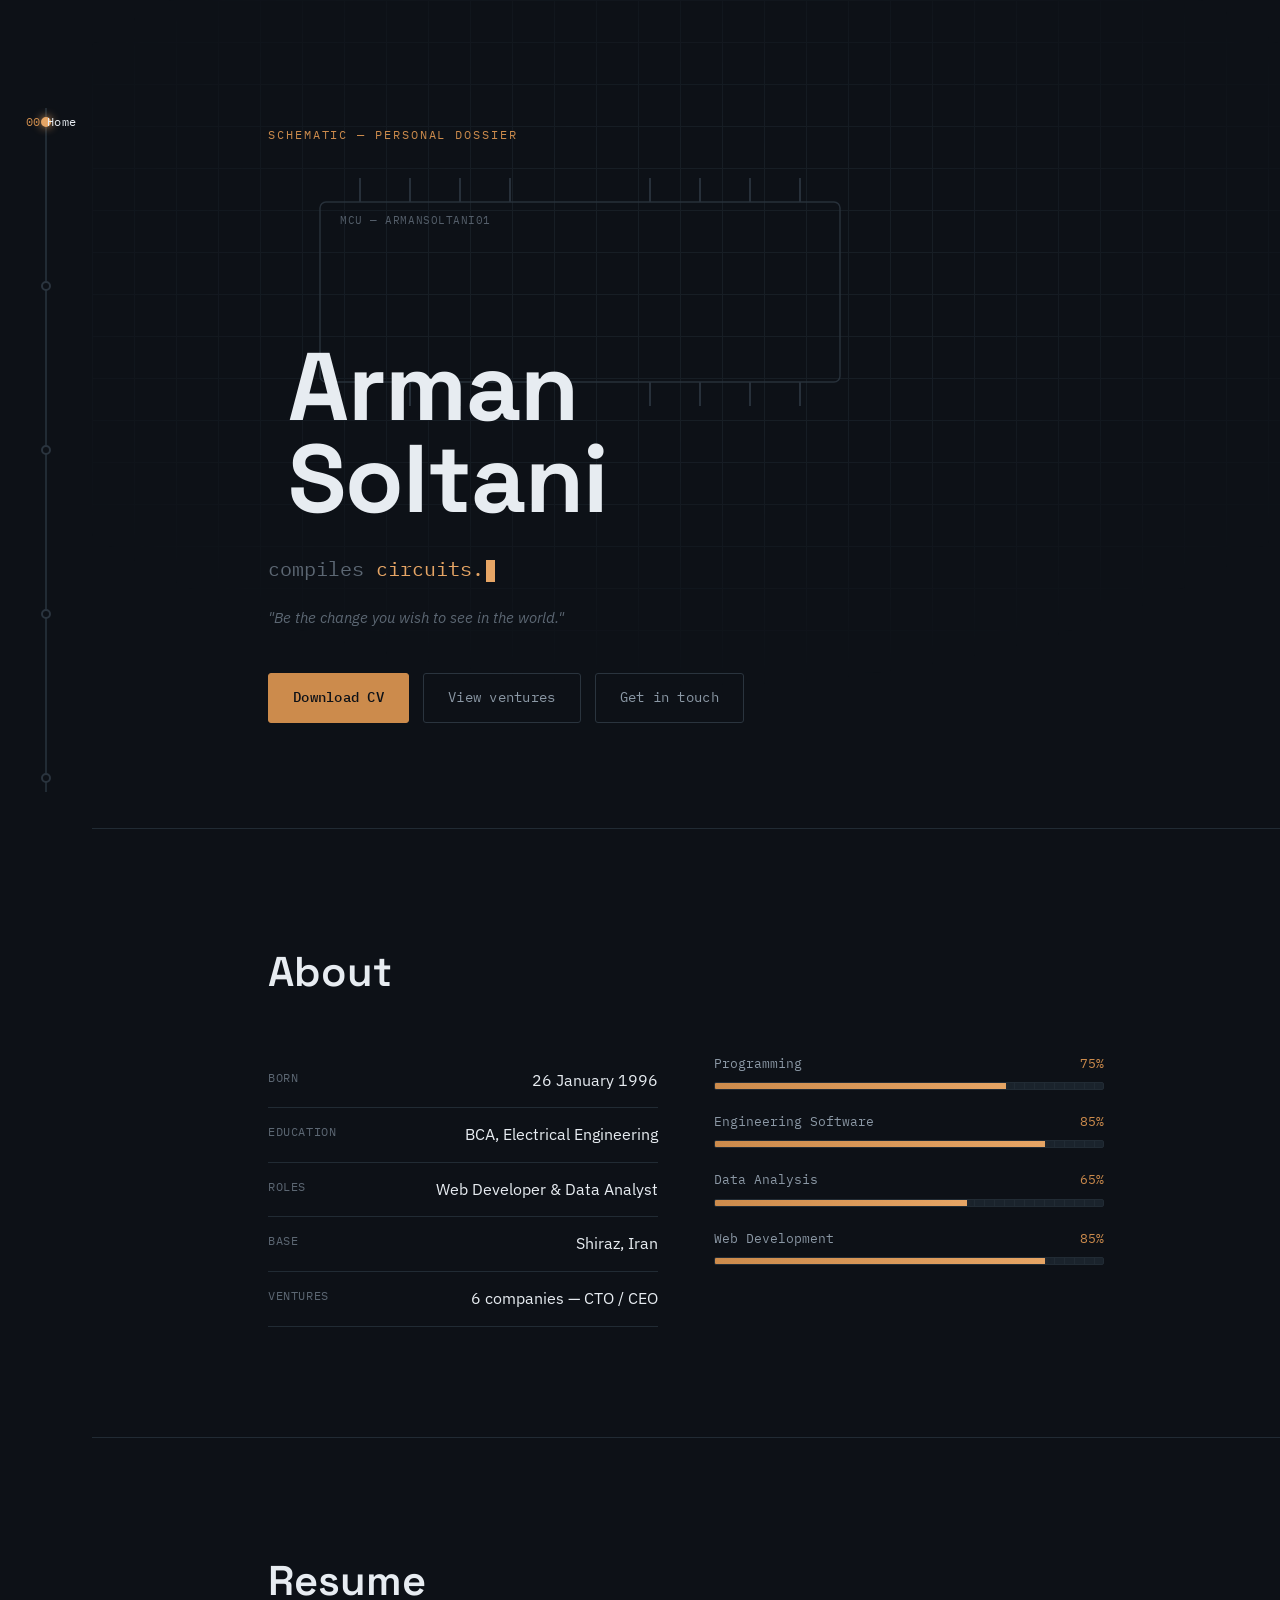
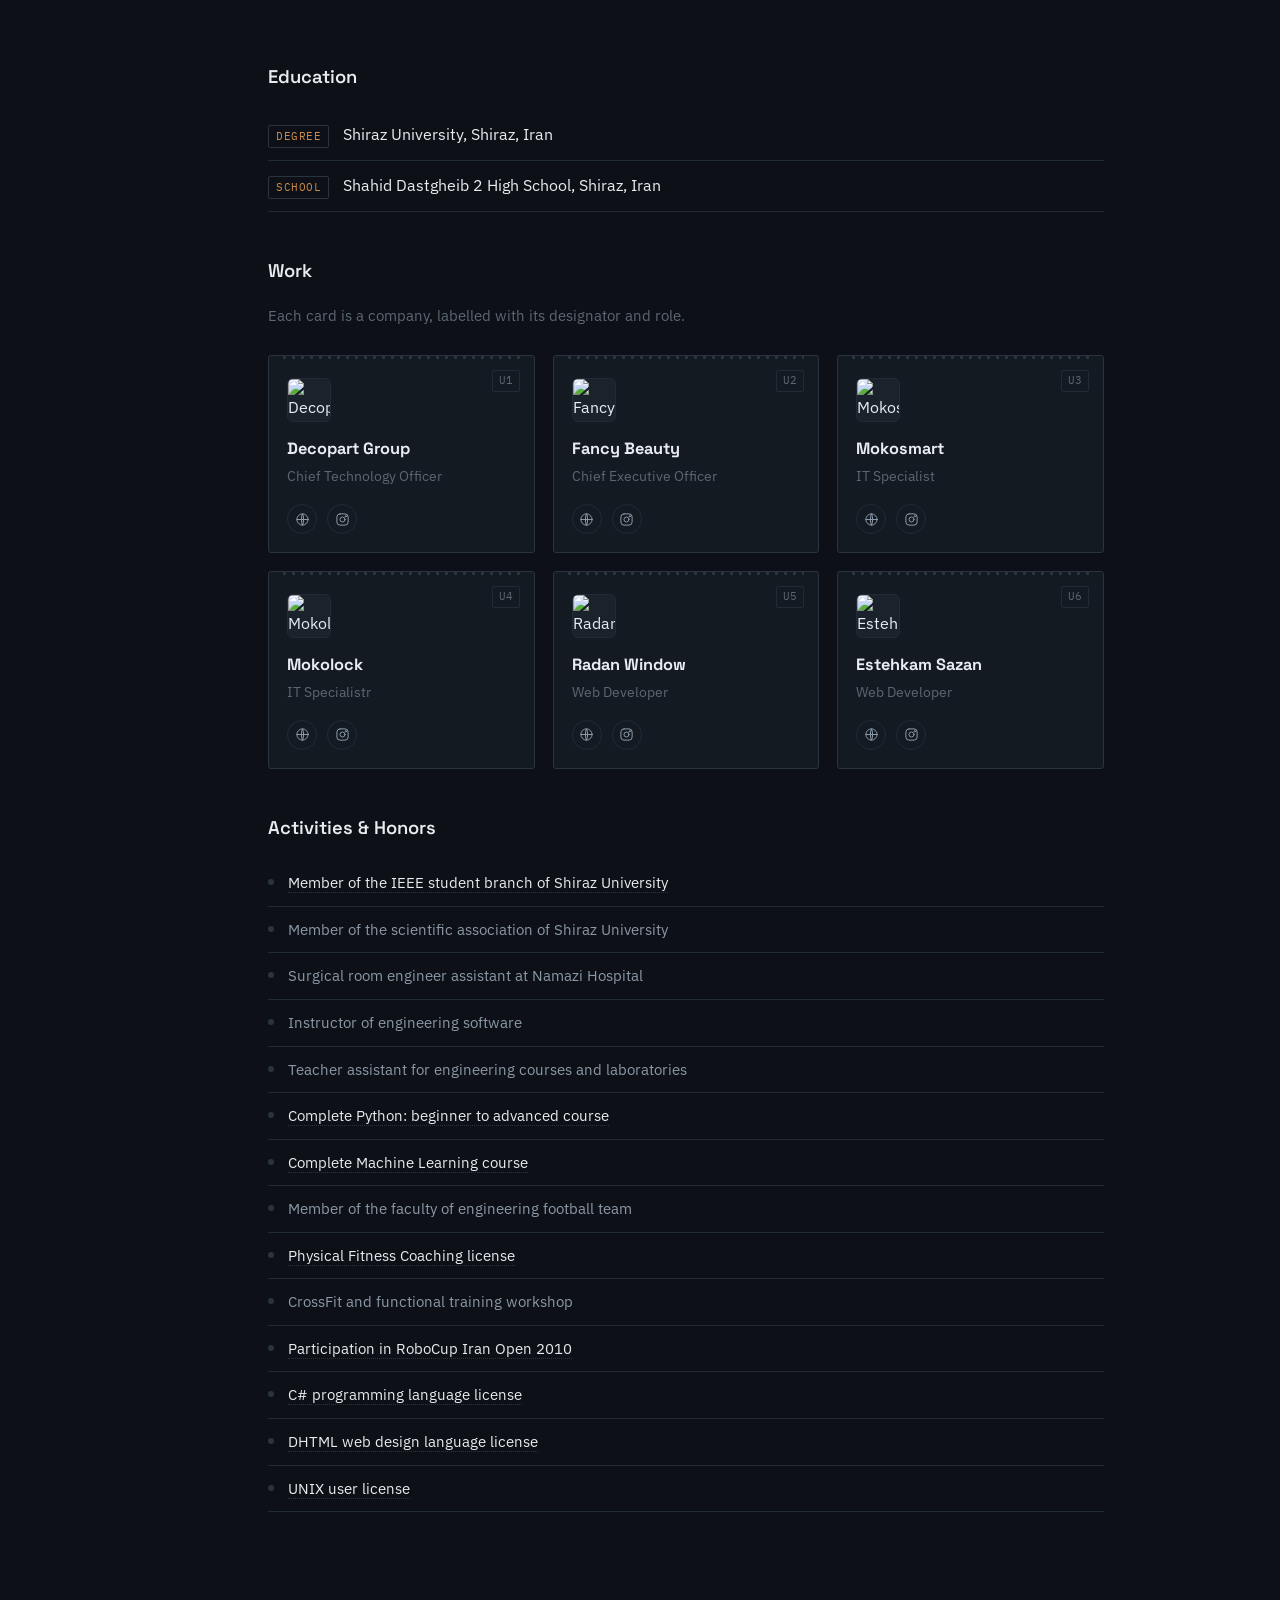
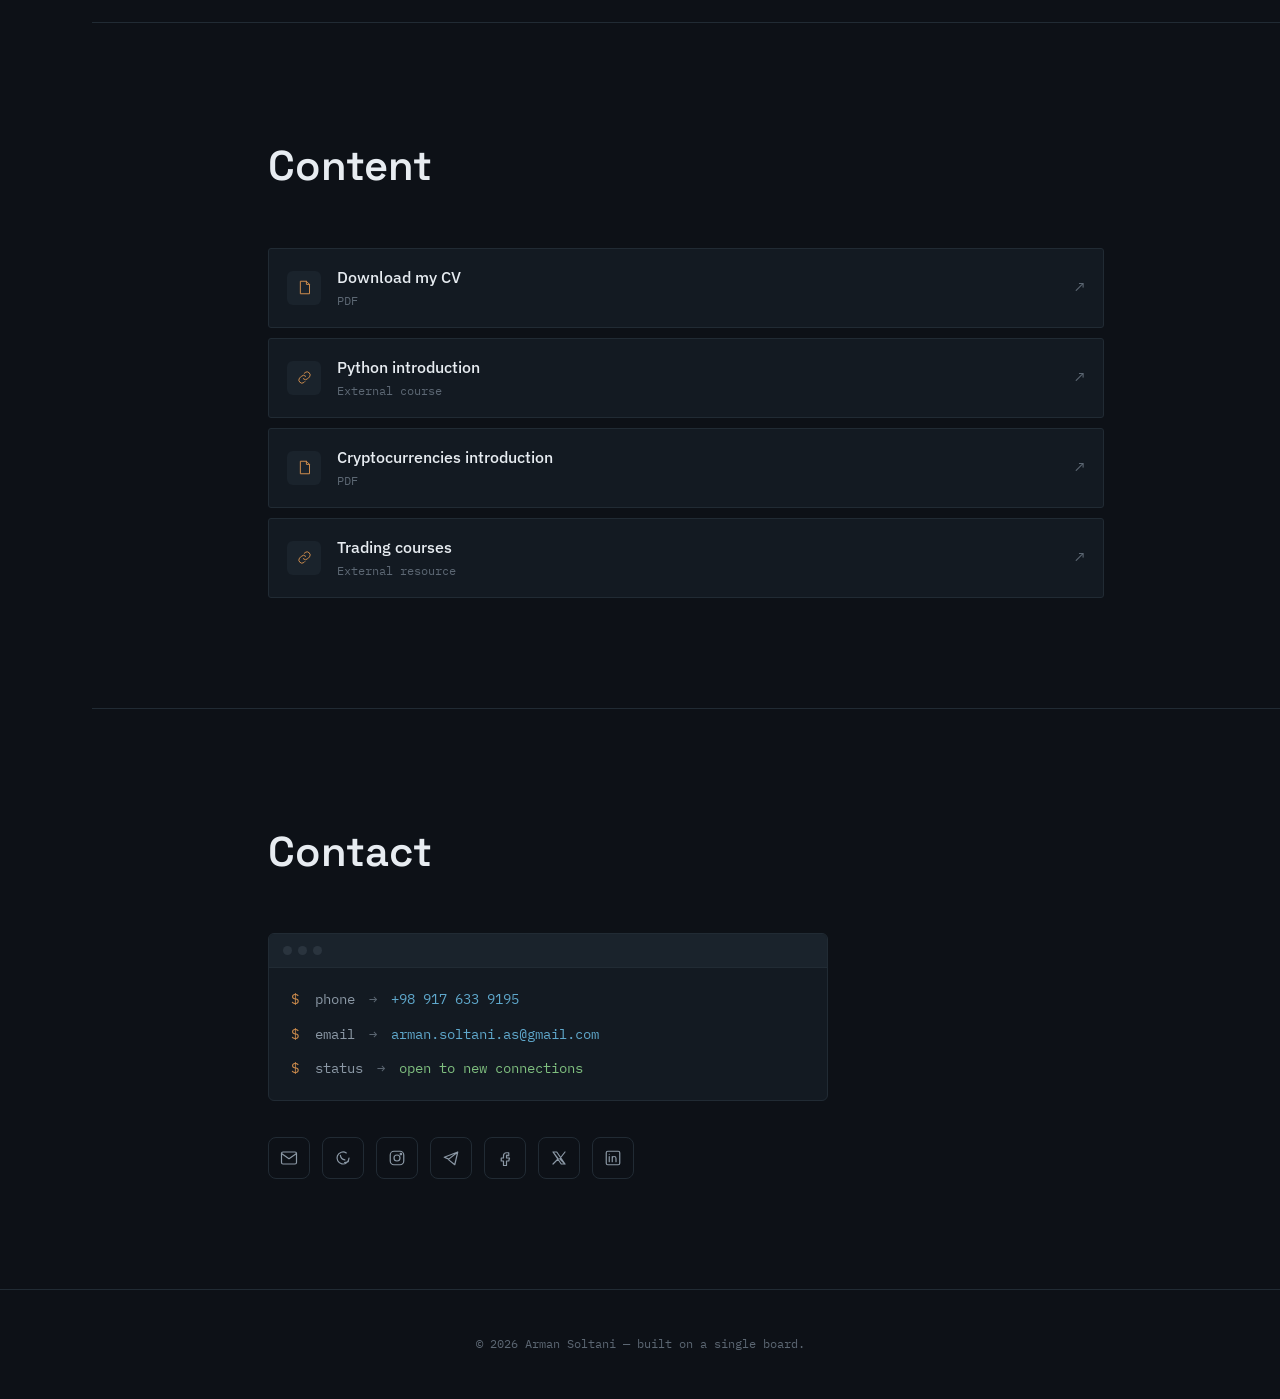
==== index.html @ f2d2bc28 "Update index.html" ====
<!DOCTYPE html>
<html lang="en">
<head>
<meta charset="UTF-8">
<meta name="viewport" content="width=device-width, initial-scale=1">
<title>Arman Soltani — Electrical Engineer, Web Developer &amp; Founder</title>
<meta name="description" content="Arman Soltani is an electrical engineer, web developer and data analyst based in Shiraz, Iran, and founder or CTO of six companies spanning furniture, cosmetics, smart hardware and construction.">
<meta name="robots" content="index, follow">
<meta name="theme-color" content="#0d1117">
<link rel="canonical" href="https://armansoltani.ir/">

<!-- Open Graph 
<meta property="og:type" content="profile">
<meta property="og:title" content="Arman Soltani — Electrical Engineer, Web Developer &amp; Founder">
<meta property="og:description" content="Electrical engineer, web developer and data analyst. Founder / CTO across six companies in furniture, cosmetics, smart hardware and construction.">
<meta property="og:url" content="https://armansoltani.ir/">
<meta property="og:image" content="media/tattoo-r-e.jpg">
<meta property="og:locale" content="en_US">
  -->

<!-- Twitter 
<meta name="twitter:card" content="summary">
<meta name="twitter:title" content="Arman Soltani — Electrical Engineer, Web Developer &amp; Founder">
<meta name="twitter:description" content="Electrical engineer, web developer and data analyst. Founder / CTO across six companies in furniture, cosmetics, smart hardware and construction.">
<meta name="twitter:image" content="media/tattoo-r-e.jpg">
  -->

<meta name="google-site-verification" content="JYGUjDXirtRHjT8ddNB2Ey3xAT3e1QcO-ad1OT19aW8" />

<link rel="icon" type="image/x-icon" href="media/tattoo-r-e.jpg">
<link rel="preconnect" href="https://fonts.googleapis.com">
<link rel="preconnect" href="https://fonts.gstatic.com" crossorigin>
<link href="https://fonts.googleapis.com/css2?family=Space+Grotesk:wght@500;600;700&family=IBM+Plex+Sans:wght@400;500;600&family=IBM+Plex+Mono:wght@400;500&display=swap" rel="stylesheet">
<link rel="stylesheet" href="css/style.css">

<script type="application/ld+json">
{
  "@context": "https://schema.org",
  "@type": "Person",
  "name": "Arman Soltani",
  "url": "https://armansoltani.ir/",
  "image": "https://armansoltani.ir/media/tattoo-r-e.jpg",
  "jobTitle": "Web Developer & Data Analyst",
  "birthDate": "1996-01-26",
  "email": "mailto:arman.soltani.as@gmail.com",
  "telephone": "+989176339195",
  "address": {
    "@type": "PostalAddress",
    "addressLocality": "Shiraz",
    "addressCountry": "IR"
  },
  "alumniOf": {
    "@type": "CollegeOrUniversity",
    "name": "Shiraz University"
  },
  "sameAs": [
    "https://www.instagram.com/arman_sltn",
    "https://telegram.me/soltani_arman",
    "https://www.facebook.com/arman.soltani.564",
    "https://twitter.com/armansoltani11",
    "https://www.linkedin.com/in/arman-soltani"
  ],
  "worksFor": [
    { "@type": "Organization", "name": "Decopart Group", "url": "https://decopart.ir/" },
    { "@type": "Organization", "name": "Fancy Beauty", "url": "https://fancybeauty.ir/" },
    { "@type": "Organization", "name": "Mokosmart", "url": "https://mokosmart.ir/" },
    { "@type": "Organization", "name": "Mokolock", "url": "https://mokolock.com/" },
    { "@type": "Organization", "name": "Radan Window", "url": "https://radanwin.ir/" },
    { "@type": "Organization", "name": "Estehkam Sazan", "url": "https://estehkam.co.com/" }
  ]
}
</script>
</head>
<body>

<!-- Mobile scroll-progress rail -->
<div class="mobile-rail" aria-hidden="true"><div class="mobile-rail__fill" id="mobileRailFill"></div></div>

<!-- Mobile top bar -->
<header class="topbar">
  <a href="#home" class="topbar__mark">A.S</a>
  <button class="topbar__toggle" id="menuToggle" aria-label="Toggle navigation menu" aria-expanded="false" aria-controls="mobileMenu">
    <span></span><span></span><span></span>
  </button>
</header>

<!-- Mobile slide-down menu -->
<nav class="mobile-menu" id="mobileMenu" aria-label="Mobile navigation">
  <a href="#home" data-target="home"><span class="mm-idx">00</span>Home</a>
  <a href="#about" data-target="about"><span class="mm-idx">01</span>About</a>
  <a href="#resume" data-target="resume"><span class="mm-idx">02</span>Resume</a>
  <a href="#download" data-target="download"><span class="mm-idx">03</span>Content</a>
  <a href="#contact" data-target="contact"><span class="mm-idx">04</span>Contact</a>
</nav>

<!-- Desktop circuit-trace side nav -->
<nav class="trace-nav" aria-label="Primary navigation">
  <div class="trace-nav__track">
    <div class="trace-nav__fill" id="traceFill"></div>
  </div>
  <a href="#home" class="trace-node" data-target="home" aria-label="Home">
    <span class="trace-node__dot"></span>
    <span class="trace-node__label"><em>00</em>Home</span>
  </a>
  <a href="#about" class="trace-node" data-target="about" aria-label="About">
    <span class="trace-node__dot"></span>
    <span class="trace-node__label"><em>01</em>About</span>
  </a>
  <a href="#resume" class="trace-node" data-target="resume" aria-label="Resume">
    <span class="trace-node__dot"></span>
    <span class="trace-node__label"><em>02</em>Resume</span>
  </a>
  <a href="#download" class="trace-node" data-target="download" aria-label="Content">
    <span class="trace-node__dot"></span>
    <span class="trace-node__label"><em>03</em>Content</span>
  </a>
  <a href="#contact" class="trace-node" data-target="contact" aria-label="Contact">
    <span class="trace-node__dot"></span>
    <span class="trace-node__label"><em>04</em>Contact</span>
  </a>
</nav>

<main id="main">

  <!-- ============ HERO ============ -->
  <header class="hero" id="home">
    <div class="hero__grid" aria-hidden="true"></div>
    <div class="hero__inner">
      <p class="eyebrow">SCHEMATIC — PERSONAL DOSSIER</p>

      <div class="chip-wrap">
        <svg class="chip-outline" viewBox="0 0 640 240" aria-hidden="true">
          <rect x="60" y="30" width="520" height="180" rx="6" class="chip-body"></rect>
          <text x="80" y="52" class="chip-label">MCU — ARMAN&#8203;SOLTANI&#8203;01</text>
          <!-- top pins -->
          <g class="chip-pins">
            <line x1="100" y1="30" x2="100" y2="6"></line>
            <line x1="150" y1="30" x2="150" y2="6"></line>
            <line x1="200" y1="30" x2="200" y2="6"></line>
            <line x1="250" y1="30" x2="250" y2="6"></line>
            <line x1="390" y1="30" x2="390" y2="6"></line>
            <line x1="440" y1="30" x2="440" y2="6"></line>
            <line x1="490" y1="30" x2="490" y2="6"></line>
            <line x1="540" y1="30" x2="540" y2="6"></line>
            <!-- bottom pins -->
            <line x1="100" y1="210" x2="100" y2="234"></line>
            <line x1="150" y1="210" x2="150" y2="234"></line>
            <line x1="200" y1="210" x2="200" y2="234"></line>
            <line x1="250" y1="210" x2="250" y2="234"></line>
            <line x1="390" y1="210" x2="390" y2="234"></line>
            <line x1="440" y1="210" x2="440" y2="234"></line>
            <line x1="490" y1="210" x2="490" y2="234"></line>
            <line x1="540" y1="210" x2="540" y2="234"></line>
          </g>
        </svg>

        <h1 class="hero__name">Arman<br>Soltani</h1>
      </div>

      <p class="hero__typewriter">
        <span class="tw-prefix">compiles&nbsp;</span><span id="twText" class="tw-text"></span><span class="tw-cursor" aria-hidden="true"></span>
      </p>

      <p class="hero__quote">"Be the change you wish to see in the world."</p>

      <div class="hero__cta">
        <a class="btn btn--primary" href="document/Arman%20Soltani%20-%20CV.pdf" target="_blank" rel="noopener">
          <span>Download CV</span>
        </a>
        <a class="btn btn--ghost" href="#resume">
          <span>View ventures</span>
        </a>
        <a class="btn btn--ghost" href="#contact">
          <span>Get in touch</span>
        </a>
      </div>
    </div>
  </header>

  <!-- ============ ABOUT ============ -->
  <section class="section" id="about" aria-labelledby="about-h">
    <div class="section__inner">
      <!-- <p class="section__eyebrow">01 / DATASHEET</p> -->
      <h2 id="about-h" class="section__title">About</h2>

      <div class="datasheet">
        <dl class="spec-list">
          <div class="spec-row"><dt>Born</dt><dd>26 January 1996</dd></div>
          <div class="spec-row"><dt>Education</dt><dd>BCA, Electrical Engineering</dd></div>
          <div class="spec-row"><dt>Roles</dt><dd>Web Developer &amp; Data Analyst</dd></div>
          <div class="spec-row"><dt>Base</dt><dd>Shiraz, Iran</dd></div>
          <div class="spec-row"><dt>Ventures</dt><dd>6 companies — CTO / CEO</dd></div>
        </dl>

        <div class="meters" role="list" aria-label="Skill levels">
          <div class="meter" role="listitem" style="--v:75%">
            <div class="meter__head"><span>Programming</span><span class="meter__value">75%</span></div>
            <div class="meter__track"><div class="meter__fill"></div></div>
          </div>
          <div class="meter" role="listitem" style="--v:85%">
            <div class="meter__head"><span>Engineering Software</span><span class="meter__value">85%</span></div>
            <div class="meter__track"><div class="meter__fill"></div></div>
          </div>
          <div class="meter" role="listitem" style="--v:65%">
            <div class="meter__head"><span>Data Analysis</span><span class="meter__value">65%</span></div>
            <div class="meter__track"><div class="meter__fill"></div></div>
          </div>
          <div class="meter" role="listitem" style="--v:85%">
            <div class="meter__head"><span>Web Development</span><span class="meter__value">85%</span></div>
            <div class="meter__track"><div class="meter__fill"></div></div>
          </div>
        </div>
      </div>
    </div>
  </section>

  <!-- ============ RESUME ============ -->
  <section class="section" id="resume" aria-labelledby="resume-h">
    <div class="section__inner">
      <!-- <p class="section__eyebrow">02 / BOARD LAYOUT</p> -->
      <h2 id="resume-h" class="section__title">Resume</h2>

      <h3 class="subhead">Education</h3>
      <ul class="edu-list">
        <li><span class="edu-tag">DEGREE</span>Shiraz University, Shiraz, Iran</li>
        <li><span class="edu-tag">SCHOOL</span>Shahid Dastgheib 2 High School, Shiraz, Iran</li>
      </ul>

      <h3 class="subhead">Work</h3>
      <p class="board-note">Each card is a company, labelled with its designator and role.</p>

      <div class="ic-grid">

        <article class="ic-card">
          <span class="ic-card__designator">U1</span>
          <div class="ic-card__logo"><img src="media/Logo Decopart.png" alt="Decopart Group logo" loading="lazy"></div>
          <h4 class="ic-card__name">Decopart Group</h4>
          <p class="ic-card__role">Chief Technology Officer</p>
          <div class="ic-card__links">
            <a href="https://decopart.ir/" target="_blank" rel="noopener" aria-label="Decopart Group website"><svg viewBox="0 0 24 24" class="ic"><circle cx="12" cy="12" r="9"></circle><path d="M3 12h18M12 3c2.5 3 2.5 15 0 18M12 3c-2.5 3-2.5 15 0 18"></path></svg></a>
            <a href="https://www.instagram.com/decopart.furniture" target="_blank" rel="noopener" aria-label="Decopart Group on Instagram"><svg viewBox="0 0 24 24" class="ic"><rect x="3" y="3" width="18" height="18" rx="5"></rect><circle cx="12" cy="12" r="4"></circle><circle cx="17.2" cy="6.8" r="1"></circle></svg></a>
          </div>
        </article>

        <article class="ic-card">
          <span class="ic-card__designator">U2</span>
          <div class="ic-card__logo"><img src="media/Logo FancyBeauty.PNG" alt="Fancy Beauty logo" loading="lazy"></div>
          <h4 class="ic-card__name">Fancy Beauty</h4>
          <p class="ic-card__role">Chief Executive Officer</p>
          <div class="ic-card__links">
            <a href="https://fancybeauty.ir/" target="_blank" rel="noopener" aria-label="Fancy Beauty website"><svg viewBox="0 0 24 24" class="ic"><circle cx="12" cy="12" r="9"></circle><path d="M3 12h18M12 3c2.5 3 2.5 15 0 18M12 3c-2.5 3-2.5 15 0 18"></path></svg></a>
            <a href="https://www.instagram.com/fancy.beauty.ir" target="_blank" rel="noopener" aria-label="Fancy Beauty on Instagram"><svg viewBox="0 0 24 24" class="ic"><rect x="3" y="3" width="18" height="18" rx="5"></rect><circle cx="12" cy="12" r="4"></circle><circle cx="17.2" cy="6.8" r="1"></circle></svg></a>
          </div>
        </article>

        <article class="ic-card">
          <span class="ic-card__designator">U3</span>
          <div class="ic-card__logo"><img src="media/Logo Mokosmart.png" alt="Mokosmart logo" loading="lazy"></div>
          <h4 class="ic-card__name">Mokosmart</h4>
          <p class="ic-card__role">IT Specialist</p>
          <div class="ic-card__links">
            <a href="https://mokosmart.ir/" target="_blank" rel="noopener" aria-label="Mokosmart website"><svg viewBox="0 0 24 24" class="ic"><circle cx="12" cy="12" r="9"></circle><path d="M3 12h18M12 3c2.5 3 2.5 15 0 18M12 3c-2.5 3-2.5 15 0 18"></path></svg></a>
            <a href="https://armansoltani.ir/" target="_blank" rel="noopener" aria-label="Mokosmart on Instagram"><svg viewBox="0 0 24 24" class="ic"><rect x="3" y="3" width="18" height="18" rx="5"></rect><circle cx="12" cy="12" r="4"></circle><circle cx="17.2" cy="6.8" r="1"></circle></svg></a>
          </div>
        </article>

        <article class="ic-card">
          <span class="ic-card__designator">U4</span>
          <div class="ic-card__logo"><img src="media/Logo Mokolock.png" alt="Mokolock logo" loading="lazy"></div>
          <h4 class="ic-card__name">Mokolock</h4>
          <p class="ic-card__role">IT Specialistr</p>
          <div class="ic-card__links">
            <a href="https://mokolock.com/" target="_blank" rel="noopener" aria-label="Mokolock website"><svg viewBox="0 0 24 24" class="ic"><circle cx="12" cy="12" r="9"></circle><path d="M3 12h18M12 3c2.5 3 2.5 15 0 18M12 3c-2.5 3-2.5 15 0 18"></path></svg></a>
            <a href="https://armansoltani.ir/" target="_blank" rel="noopener" aria-label="Mokolock on Instagram"><svg viewBox="0 0 24 24" class="ic"><rect x="3" y="3" width="18" height="18" rx="5"></rect><circle cx="12" cy="12" r="4"></circle><circle cx="17.2" cy="6.8" r="1"></circle></svg></a>
          </div>
        </article>

        <article class="ic-card">
          <span class="ic-card__designator">U5</span>
          <div class="ic-card__logo"><img src="media/Logo RadanWin.png" alt="Radan Window logo" loading="lazy"></div>
          <h4 class="ic-card__name">Radan Window</h4>
          <p class="ic-card__role">Web Developer</p>
          <div class="ic-card__links">
            <a href="https://radanwin.ir/" target="_blank" rel="noopener" aria-label="Radan Window website"><svg viewBox="0 0 24 24" class="ic"><circle cx="12" cy="12" r="9"></circle><path d="M3 12h18M12 3c2.5 3 2.5 15 0 18M12 3c-2.5 3-2.5 15 0 18"></path></svg></a>
            <a href="https://www.instagram.com/radanwin.co" target="_blank" rel="noopener" aria-label="Radan Window on Instagram"><svg viewBox="0 0 24 24" class="ic"><rect x="3" y="3" width="18" height="18" rx="5"></rect><circle cx="12" cy="12" r="4"></circle><circle cx="17.2" cy="6.8" r="1"></circle></svg></a>
          </div>
        </article>

        <article class="ic-card">
          <span class="ic-card__designator">U6</span>
          <div class="ic-card__logo"><img src="media/Logo Estehkam.png" alt="Estehkam Sazan logo" loading="lazy"></div>
          <h4 class="ic-card__name">Estehkam Sazan</h4>
          <p class="ic-card__role">Web Developer</p>
          <div class="ic-card__links">
            <a href="https://estehkam.co.com/" target="_blank" rel="noopener" aria-label="Estehkam Sazan website"><svg viewBox="0 0 24 24" class="ic"><circle cx="12" cy="12" r="9"></circle><path d="M3 12h18M12 3c2.5 3 2.5 15 0 18M12 3c-2.5 3-2.5 15 0 18"></path></svg></a>
            <a href="https://www.instagram.com/estehkamsazan.co" target="_blank" rel="noopener" aria-label="Estehkam Sazan on Instagram"><svg viewBox="0 0 24 24" class="ic"><rect x="3" y="3" width="18" height="18" rx="5"></rect><circle cx="12" cy="12" r="4"></circle><circle cx="17.2" cy="6.8" r="1"></circle></svg></a>
          </div>
        </article>

      </div>

      <h3 class="subhead">Activities &amp; Honors</h3>
      <ul class="honors-list">
        <li><a href="document/IEEE_membership_Certification_Arman_Soltani.jpg" target="_blank" rel="noopener">Member of the IEEE student branch of Shiraz University</a></li>
        <li>Member of the scientific association of Shiraz University</li>
        <li>Surgical room engineer assistant at Namazi Hospital</li>
        <li>Instructor of engineering software</li>
        <li>Teacher assistant for engineering courses and laboratories</li>
        <li><a href="https://www.udemy.com/certificate/UC-5ZIXCLGM/" target="_blank" rel="noopener">Complete Python: beginner to advanced course</a></li>
        <li><a href="https://coursera.org/share/768e6d184216205c8d2b2932f0c5ef77" target="_blank" rel="noopener">Complete Machine Learning course</a></li>
        <li>Member of the faculty of engineering football team</li>
        <li><a href="document/Physical_Fitness_Certification_Arman_Soltani.jpg" target="_blank" rel="noopener">Physical Fitness Coaching license</a></li>
        <li>CrossFit and functional training workshop</li>
        <li><a href="document/Robocup_2010_Certificate_of_Participation_Arman_Soltani.jpg" target="_blank" rel="noopener">Participation in RoboCup Iran Open 2010</a></li>
        <li><a href="document/C%23_Certification_Arman_Soltani.pdf" target="_blank" rel="noopener">C# programming language license</a></li>
        <li><a href="document/DHTML_Certification_Arman_Soltani.pdf" target="_blank" rel="noopener">DHTML web design language license</a></li>
        <li><a href="document/UNIX_Certification_Arman_Soltani.pdf" target="_blank" rel="noopener">UNIX user license</a></li>
      </ul>
    </div>
  </section>

  <!-- ============ CONTENT / DOWNLOADS ============ -->
  <section class="section" id="download" aria-labelledby="download-h">
    <div class="section__inner">
      <!-- <p class="section__eyebrow">03 / OUTPUTS</p> -->
      <h2 id="download-h" class="section__title">Content</h2>

      <div class="resource-list">
        <a class="resource" href="document/Arman%20Soltani%20-%20CV.pdf" target="_blank" rel="noopener">
          <span class="resource__icon"><svg viewBox="0 0 24 24" class="ic"><path d="M6 2h9l5 5v15H6z"></path><path d="M15 2v5h5"></path></svg></span>
          <span class="resource__text">
            <span class="resource__title">Download my CV</span>
            <span class="resource__meta">PDF</span>
          </span>
          <span class="resource__go">↗</span>
        </a>
        <a class="resource" href="https://www.py4e.com/lessons" target="_blank" rel="noopener">
          <span class="resource__icon"><svg viewBox="0 0 24 24" class="ic"><path d="M10 14a5 5 0 007 0l3-3a5 5 0 00-7-7l-1.5 1.5"></path><path d="M14 10a5 5 0 00-7 0l-3 3a5 5 0 007 7l1.5-1.5"></path></svg></span>
          <span class="resource__text">
            <span class="resource__title">Python introduction</span>
            <span class="resource__meta">External course</span>
          </span>
          <span class="resource__go">↗</span>
        </a>
        <a class="resource" href="content/crypto%20by%20Arman.pdf" target="_blank" rel="noopener">
          <span class="resource__icon"><svg viewBox="0 0 24 24" class="ic"><path d="M6 2h9l5 5v15H6z"></path><path d="M15 2v5h5"></path></svg></span>
          <span class="resource__text">
            <span class="resource__title">Cryptocurrencies introduction</span>
            <span class="resource__meta">PDF</span>
          </span>
          <span class="resource__go">↗</span>
        </a>
        <a class="resource" href="https://kohanfx.com/category/learning/" target="_blank" rel="noopener">
          <span class="resource__icon"><svg viewBox="0 0 24 24" class="ic"><path d="M10 14a5 5 0 007 0l3-3a5 5 0 00-7-7l-1.5 1.5"></path><path d="M14 10a5 5 0 00-7 0l-3 3a5 5 0 007 7l1.5-1.5"></path></svg></span>
          <span class="resource__text">
            <span class="resource__title">Trading courses</span>
            <span class="resource__meta">External resource</span>
          </span>
          <span class="resource__go">↗</span>
        </a>
      </div>
    </div>
  </section>

  <!-- ============ CONTACT ============ -->
  <section class="section" id="contact" aria-labelledby="contact-h">
    <div class="section__inner">
      <!-- <p class="section__eyebrow">04 / I/O</p> -->
      <h2 id="contact-h" class="section__title">Contact</h2>

      <div class="terminal">
        <div class="terminal__bar"><span></span><span></span><span></span></div>
        <div class="terminal__body">
          <p><span class="t-prompt">$</span> phone <span class="t-arrow">→</span> <a href="tel:+989176339195">+98 917 633 9195</a></p>
          <p><span class="t-prompt">$</span> email <span class="t-arrow">→</span> <a href="mailto:arman.soltani.as@gmail.com">arman.soltani.as@gmail.com</a></p>
          <p><span class="t-prompt">$</span> status <span class="t-arrow">→</span> <span class="t-ok">open to new connections</span></p>
        </div>
      </div>

      <div class="social-row" aria-label="Social links">
        <a href="mailto:arman.soltani.as@gmail.com" aria-label="Email"><svg viewBox="0 0 24 24" class="ic"><rect x="2" y="4" width="20" height="16" rx="2"></rect><path d="M2 6l10 7 10-7"></path></svg></a>
        <a href="https://wa.me/+989176339195" target="_blank" rel="noopener" aria-label="WhatsApp"><svg viewBox="0 0 24 24" class="ic"><path d="M20 12a8 8 0 11-3.6-6.7M20 12l-1 5-5 1"></path><path d="M8.5 8.5c.5 3 3 5.5 6 6"></path></svg></a>
        <a href="https://www.instagram.com/arman_sltn" target="_blank" rel="noopener" aria-label="Instagram"><svg viewBox="0 0 24 24" class="ic"><rect x="3" y="3" width="18" height="18" rx="5"></rect><circle cx="12" cy="12" r="4"></circle><circle cx="17.2" cy="6.8" r="1"></circle></svg></a>
        <a href="https://telegram.me/soltani_arman" target="_blank" rel="noopener" aria-label="Telegram"><svg viewBox="0 0 24 24" class="ic"><path d="M21 4L3 11l6 2.5M21 4l-4 17-8-6.5M21 4L9 13.5"></path></svg></a>
        <a href="https://www.facebook.com/arman.soltani.564" target="_blank" rel="noopener" aria-label="Facebook"><svg viewBox="0 0 24 24" class="ic"><path d="M14 9h3V5h-3a4 4 0 00-4 4v3H7v4h3v6h4v-6h3l1-4h-4V9a1 1 0 011-1z"></path></svg></a>
        <a href="https://twitter.com/armansoltani11" target="_blank" rel="noopener" aria-label="Twitter / X"><svg viewBox="0 0 24 24" class="ic"><path d="M4 4l7 9-7 7M20 4l-7 9 7 7M4 4h5l11 16h-5z"></path></svg></a>
        <a href="https://www.linkedin.com/in/arman-soltani" target="_blank" rel="noopener" aria-label="LinkedIn"><svg viewBox="0 0 24 24" class="ic"><rect x="3" y="3" width="18" height="18" rx="2"></rect><path d="M7 10v7M7 7v.01M11 17v-4.5a2.5 2.5 0 015 0V17M11 10v7"></path></svg></a>
      </div>
    </div>
  </section>

</main>

<footer class="site-footer">
  <p>&copy; <span id="year"></span> Arman Soltani — built on a single board.</p>
</footer>

<script src="js/main.js"></script>
</body>
</html>
---- css/style.css ----
/* =========================================================
   ARMAN SOLTANI — SCHEMATIC PORTFOLIO
   Design concept: personal site as a circuit board.
   Arman = the MCU. His companies = peripheral ICs (U1–U6).
   Navigation = a copper trace that charges as you scroll.
   ========================================================= */

:root{
  --bg:            #0d1117;
  --surface:       #131a22;
  --surface-2:     #1a232c;
  --border:        #2a343e;
  --border-soft:   #212b34;

  --text:          #e7ecf1;
  --text-muted:    #8b98a5;
  --text-dim:      #5c6773;

  --copper:        #cc8b4c;
  --copper-bright: #e6a565;
  --copper-dim:    rgba(204,139,76,0.16);
  --steel:         #5fa8cc;

  --font-display: 'Space Grotesk', system-ui, sans-serif;
  --font-body:    'IBM Plex Sans', system-ui, sans-serif;
  --font-mono:    'IBM Plex Mono', ui-monospace, monospace;

  --nav-w: 92px;
  --radius: 3px;
}

*,*::before,*::after{ box-sizing:border-box; }
html{ scroll-behavior:smooth; }
@media (prefers-reduced-motion: reduce){
  html{ scroll-behavior:auto; }
  *,*::before,*::after{ animation-duration:0.001ms !important; animation-iteration-count:1 !important; transition-duration:0.001ms !important; scroll-behavior:auto !important; }
}

body{
  margin:0;
  background:var(--bg);
  color:var(--text);
  font-family:var(--font-body);
  line-height:1.6;
  -webkit-font-smoothing:antialiased;
}

a{ color:inherit; }
img{ max-width:100%; display:block; }
ul{ list-style:none; margin:0; padding:0; }

::selection{ background:var(--copper-dim); color:var(--copper-bright); }

:focus-visible{
  outline:2px solid var(--copper-bright);
  outline-offset:3px;
  border-radius:2px;
}

/* =========================================================
   BACKGROUND GRID TEXTURE (used in hero)
   ========================================================= */
.hero__grid{
  position:absolute; inset:0;
  background-image:
    linear-gradient(var(--border-soft) 1px, transparent 1px),
    linear-gradient(90deg, var(--border-soft) 1px, transparent 1px);
  background-size: 42px 42px;
  mask-image: radial-gradient(ellipse 80% 60% at 50% 35%, black 30%, transparent 80%);
  opacity:0.5;
}

/* =========================================================
   MOBILE TOP BAR + PROGRESS RAIL
   ========================================================= */
.mobile-rail{
  position:fixed; top:0; left:0; right:0; height:2px;
  background:var(--border-soft); z-index:60; display:none;
}
.mobile-rail__fill{
  height:100%; width:0%;
  background:var(--copper-bright);
  box-shadow:0 0 8px var(--copper-bright);
  transition:width .08s linear;
}

.topbar{
  display:none;
  position:fixed; top:2px; left:0; right:0; z-index:50;
  align-items:center; justify-content:space-between;
  padding:14px 20px;
  background:rgba(13,17,23,0.85);
  backdrop-filter:blur(8px);
  border-bottom:1px solid var(--border-soft);
}
.topbar__mark{
  font-family:var(--font-mono); font-weight:500; letter-spacing:.05em;
  color:var(--copper-bright); text-decoration:none; font-size:1rem;
}
.topbar__toggle{
  width:32px; height:24px; background:none; border:none; cursor:pointer;
  display:flex; flex-direction:column; justify-content:space-between; padding:2px 0;
}
.topbar__toggle span{
  display:block; height:2px; background:var(--text); border-radius:1px;
  transition:transform .25s ease, opacity .25s ease;
}
body.menu-open .topbar__toggle span:nth-child(1){ transform:translateY(9px) rotate(45deg); }
body.menu-open .topbar__toggle span:nth-child(2){ opacity:0; }
body.menu-open .topbar__toggle span:nth-child(3){ transform:translateY(-9px) rotate(-45deg); }

.mobile-menu{
  display:none;
  position:fixed; top:52px; left:0; right:0; z-index:49;
  background:var(--surface);
  border-bottom:1px solid var(--border);
  flex-direction:column;
  transform:translateY(-8px);
  opacity:0;
  pointer-events:none;
  transition:transform .25s ease, opacity .25s ease;
}
body.menu-open .mobile-menu{
  transform:translateY(0); opacity:1; pointer-events:auto;
}
.mobile-menu a{
  display:flex; align-items:center; gap:12px;
  padding:16px 22px;
  text-decoration:none; color:var(--text-muted);
  font-family:var(--font-mono); font-size:.95rem;
  border-bottom:1px solid var(--border-soft);
}
.mobile-menu a.active{ color:var(--copper-bright); }
.mm-idx{ color:var(--text-dim); font-size:.8rem; }

/* =========================================================
   DESKTOP TRACE NAV (the signature element)
   ========================================================= */
.trace-nav{
  position:fixed; top:0; left:0; bottom:0; width:var(--nav-w);
  display:flex; flex-direction:column; align-items:center;
  justify-content:center; gap:0;
  z-index:50;
  padding:40px 0;
}
.trace-nav__track{
  position:absolute; top:12%; bottom:12%; left:50%;
  width:2px; transform:translateX(-50%);
  background:var(--border-soft);
}
.trace-nav__fill{
  position:absolute; bottom:0; left:0; width:100%;
  background:linear-gradient(var(--copper-bright), var(--copper));
  box-shadow:0 0 10px var(--copper);
  height:0%;
  transition:height .12s linear;
}
.trace-node{
  position:relative; z-index:2;
  display:flex; align-items:center;
  width:100%; padding:0; margin:0;
  text-decoration:none;
  flex:1;
  justify-content:center;
}
.trace-node__dot{
  width:10px; height:10px; border-radius:50%;
  background:var(--bg);
  border:2px solid var(--border);
  transition:border-color .2s ease, background .2s ease, box-shadow .2s ease;
}
.trace-node.active .trace-node__dot,
.trace-node:hover .trace-node__dot{
  border-color:var(--copper-bright);
  background:var(--copper-bright);
  box-shadow:0 0 10px var(--copper-bright);
}
.trace-node__label{
  position:absolute; left:26px; top:50%; transform:translateY(-50%);
  display:flex; align-items:baseline; gap:6px;
  font-family:var(--font-mono); font-size:.72rem; letter-spacing:.04em;
  color:var(--text-dim);
  white-space:nowrap;
  opacity:0; transform:translate(-6px,-50%);
  transition:opacity .2s ease, transform .2s ease;
  pointer-events:none;
}
.trace-node__label em{ font-style:normal; color:var(--copper); }
.trace-node:hover .trace-node__label,
.trace-node.active .trace-node__label{
  opacity:1; transform:translate(0,-50%);
}
.trace-node.active .trace-node__label{ color:var(--text); }

@media (max-width: 860px){
  .trace-nav{ display:none; }
  .topbar{ display:flex; }
  .mobile-menu{ display:flex; }
  .mobile-rail{ display:block; }
}

/* =========================================================
   LAYOUT SHELL
   ========================================================= */
main{ margin-left:var(--nav-w); }
@media (max-width: 860px){
  main{ margin-left:0; padding-top:54px; }
}

.section__inner, .hero__inner{
  max-width:900px;
  margin:0 auto;
  padding:0 32px;
}

/* =========================================================
   HERO
   ========================================================= */
.hero{
  position:relative;
  min-height:92vh;
  display:flex; align-items:center;
  padding:80px 0 60px;
  overflow:hidden;
}
.hero__inner{ position:relative; z-index:1; width:100%; }

.eyebrow{
  font-family:var(--font-mono); font-size:.75rem; letter-spacing:.16em;
  color:var(--copper); margin:0 0 28px;
  text-transform:uppercase;
}

.chip-wrap{ position:relative; margin-bottom:8px; }
.chip-outline{
  width:100%; max-width:640px; height:auto;
  display:block; margin:0 0 -70px -8px;
  opacity:0.9;
}
.chip-body{
  fill:none; stroke:var(--border); stroke-width:1.5;
}
.chip-pins line{
  stroke:var(--border); stroke-width:2;
}
.chip-label{
  font-family:var(--font-mono); font-size:11px; fill:var(--text-dim);
  letter-spacing:.05em;
}

.hero__name{
  position:relative; z-index:2;
  font-family:var(--font-display);
  font-weight:700;
  font-size:clamp(3rem, 9vw, 6rem);
  line-height:0.95;
  letter-spacing:-0.01em;
  margin:0 0 28px;
  padding-left:20px;
}

.hero__typewriter{
  font-family:var(--font-mono);
  font-size:clamp(1rem, 2vw, 1.25rem);
  color:var(--text-muted);
  margin:0 0 20px;
  display:flex; align-items:center;
}
.tw-prefix{ color:var(--text-dim); }
.tw-text{ color:var(--copper-bright); }
.tw-cursor{
  display:inline-block; width:9px; height:1.1em; margin-left:2px;
  background:var(--copper-bright);
  animation:blink 1s step-end infinite;
  transform:translateY(2px);
}
@keyframes blink{ 50%{ opacity:0; } }

.hero__quote{
  font-family:var(--font-body); font-style:italic;
  color:var(--text-dim); font-size:.95rem;
  margin:0 0 44px;
  max-width:420px;
}

.hero__cta{ display:flex; flex-wrap:wrap; gap:14px; }

/* =========================================================
   BUTTONS
   ========================================================= */
.btn{
  display:inline-flex; align-items:center; justify-content:center;
  padding:13px 24px;
  font-family:var(--font-mono); font-size:.85rem; letter-spacing:.02em;
  text-decoration:none;
  border-radius:var(--radius);
  border:1px solid transparent;
  transition:transform .15s ease, border-color .2s ease, background .2s ease, color .2s ease;
}
.btn:hover{ transform:translateY(-2px); }
.btn--primary{
  background:var(--copper); color:#0d1117; font-weight:500;
  border-color:var(--copper);
}
.btn--primary:hover{ background:var(--copper-bright); border-color:var(--copper-bright); }
.btn--ghost{
  background:transparent; color:var(--text-muted);
  border-color:var(--border);
}
.btn--ghost:hover{ color:var(--text); border-color:var(--copper); }

/* =========================================================
   SECTIONS (shared)
   ========================================================= */
.section{ padding:110px 0; border-top:1px solid var(--border-soft); }
.section__eyebrow{
  font-family:var(--font-mono); font-size:.72rem; letter-spacing:.14em;
  color:var(--text-dim); margin:0 0 10px; text-transform:uppercase;
}
.section__title{
  font-family:var(--font-display); font-weight:600;
  font-size:clamp(1.9rem, 4vw, 2.6rem);
  margin:0 0 48px;
}
.subhead{
  font-family:var(--font-display); font-weight:600; font-size:1.15rem;
  color:var(--text); margin:44px 0 18px;
}
.subhead:first-of-type{ margin-top:0; }

/* =========================================================
   ABOUT — datasheet
   ========================================================= */
.datasheet{
  display:grid; grid-template-columns:1fr 1fr; gap:56px;
}
@media (max-width:700px){ .datasheet{ grid-template-columns:1fr; gap:40px; } }

.spec-list{ margin:0; }
.spec-row{
  display:flex; justify-content:space-between; gap:16px;
  padding:14px 0; border-bottom:1px solid var(--border-soft);
}
.spec-row dt{
  font-family:var(--font-mono); font-size:.78rem; letter-spacing:.05em;
  color:var(--text-dim); text-transform:uppercase;
}
.spec-row dd{ margin:0; color:var(--text); text-align:right; }

.meters{ display:flex; flex-direction:column; gap:22px; }
.meter__head{
  display:flex; justify-content:space-between;
  font-family:var(--font-mono); font-size:.8rem;
  color:var(--text-muted); margin-bottom:8px;
}
.meter__value{ color:var(--copper); }
.meter__track{
  height:8px; background:var(--surface-2); border:1px solid var(--border-soft);
  border-radius:2px; overflow:hidden;
  background-image:repeating-linear-gradient(90deg, transparent, transparent 9px, var(--border-soft) 9px, var(--border-soft) 10px);
}
.meter__fill{
  height:100%; width:0;
  background:linear-gradient(90deg, var(--copper), var(--copper-bright));
  box-shadow:0 0 6px var(--copper-dim);
  transition:width 1.1s cubic-bezier(.16,1,.3,1);
}
.meter.in-view .meter__fill{ width:var(--v); }

/* =========================================================
   RESUME — education / IC grid / honors
   ========================================================= */
.edu-list{ margin-bottom:8px; }
.edu-list li{
  display:flex; align-items:baseline; gap:14px;
  padding:12px 0; border-bottom:1px solid var(--border-soft);
  color:var(--text);
}
.edu-tag{
  font-family:var(--font-mono); font-size:.68rem; letter-spacing:.05em;
  color:var(--copper); border:1px solid var(--border);
  padding:2px 7px; border-radius:2px; flex-shrink:0;
}

.board-note{ color:var(--text-dim); font-size:.92rem; margin:0 0 28px; max-width:520px; }

.ic-grid{
  display:grid; grid-template-columns:repeat(3, 1fr); gap:18px;
  margin-bottom:16px;
}
@media (max-width:760px){ .ic-grid{ grid-template-columns:repeat(2,1fr); } }
@media (max-width:520px){ .ic-grid{ grid-template-columns:1fr; } }

.ic-card{
  position:relative;
  background:var(--surface);
  border:1px solid var(--border);
  border-radius:var(--radius);
  padding:22px 18px 18px;
  transition:transform .2s ease, border-color .2s ease, box-shadow .2s ease;
}
.ic-card::before{
  content:"";
  position:absolute; top:-1px; left:14px; right:14px; height:4px;
  background-image:repeating-linear-gradient(90deg, var(--border) 0 3px, transparent 3px 9px);
}
.ic-card:hover{
  transform:translateY(-4px);
  border-color:var(--copper);
  box-shadow:0 10px 30px -12px rgba(204,139,76,0.25);
}
.ic-card__designator{
  position:absolute; top:14px; right:14px;
  font-family:var(--font-mono); font-size:.7rem; color:var(--text-dim);
  border:1px solid var(--border-soft); padding:1px 6px; border-radius:2px;
}
.ic-card__logo{
  width:44px; height:44px; border-radius:6px;
  background:var(--surface-2); border:1px solid var(--border-soft);
  display:flex; align-items:center; justify-content:center;
  overflow:hidden; margin-bottom:14px;
}
.ic-card__logo img{ width:100%; height:100%; object-fit:contain; }
.ic-card__name{ font-family:var(--font-display); font-size:1.02rem; margin:0 0 4px; }
.ic-card__role{ color:var(--text-dim); font-size:.85rem; margin:0 0 16px; }
.ic-card__links{ display:flex; gap:10px; }
.ic-card__links a{
  width:30px; height:30px; border-radius:50%;
  border:1px solid var(--border-soft);
  display:flex; align-items:center; justify-content:center;
  color:var(--text-muted); text-decoration:none;
  transition:border-color .2s ease, color .2s ease;
}
.ic-card__links a:hover{ border-color:var(--copper); color:var(--copper-bright); }

.honors-list li{
  position:relative;
  padding:11px 0 11px 20px;
  border-bottom:1px solid var(--border-soft);
  color:var(--text-muted); font-size:.92rem;
}
.honors-list li::before{
  content:""; position:absolute; left:0; top:19px;
  width:6px; height:6px; border-radius:50%;
  background:var(--border);
}
.honors-list li a{ color:var(--text); text-decoration:none; border-bottom:1px dotted var(--border); }
.honors-list li a:hover{ color:var(--copper-bright); border-color:var(--copper); }

/* =========================================================
   CONTENT — resource list
   ========================================================= */
.resource-list{ display:flex; flex-direction:column; gap:10px; }
.resource{
  display:flex; align-items:center; gap:16px;
  padding:16px 18px;
  background:var(--surface);
  border:1px solid var(--border-soft);
  border-radius:var(--radius);
  text-decoration:none; color:var(--text);
  transition:border-color .2s ease, transform .2s ease;
}
.resource:hover{ border-color:var(--copper); transform:translateX(4px); }
.resource__icon{
  width:34px; height:34px; flex-shrink:0; border-radius:6px;
  background:var(--surface-2); display:flex; align-items:center; justify-content:center;
  color:var(--copper);
}
.resource__text{ display:flex; flex-direction:column; gap:2px; flex:1; }
.resource__title{ font-weight:500; }
.resource__meta{ font-family:var(--font-mono); font-size:.72rem; color:var(--text-dim); }
.resource__go{ color:var(--text-dim); font-family:var(--font-mono); }

/* =========================================================
   CONTACT
   ========================================================= */
.terminal{
  background:var(--surface);
  border:1px solid var(--border-soft);
  border-radius:6px;
  overflow:hidden;
  margin-bottom:36px;
  max-width:560px;
}
.terminal__bar{
  display:flex; gap:6px; padding:12px 14px;
  background:var(--surface-2); border-bottom:1px solid var(--border-soft);
}
.terminal__bar span{
  width:9px; height:9px; border-radius:50%; background:var(--border);
}
.terminal__body{ padding:20px 22px; font-family:var(--font-mono); font-size:.88rem; }
.terminal__body p{ margin:0 0 12px; color:var(--text-muted); }
.terminal__body p:last-child{ margin-bottom:0; }
.terminal__body a{ color:var(--steel); text-decoration:none; }
.terminal__body a:hover{ text-decoration:underline; }
.t-prompt{ color:var(--copper); margin-right:8px; }
.t-arrow{ color:var(--text-dim); margin:0 6px; }
.t-ok{ color:#7fbf7f; }

.social-row{ display:flex; flex-wrap:wrap; gap:12px; }
.social-row a{
  width:42px; height:42px; border-radius:8px;
  border:1px solid var(--border-soft);
  display:flex; align-items:center; justify-content:center;
  color:var(--text-muted); text-decoration:none;
  transition:border-color .2s ease, color .2s ease, transform .2s ease;
}
.social-row a:hover{ border-color:var(--copper); color:var(--copper-bright); transform:translateY(-3px); }

.ic{ width:18px; height:18px; fill:none; stroke:currentColor; stroke-width:1.6; stroke-linecap:round; stroke-linejoin:round; }
.ic-card__links .ic, .resource__icon .ic{ width:15px; height:15px; }

/* =========================================================
   FOOTER
   ========================================================= */
.site-footer{
  border-top:1px solid var(--border-soft);
  padding:32px;
  text-align:center;
  font-family:var(--font-mono); font-size:.78rem;
  color:var(--text-dim);
}
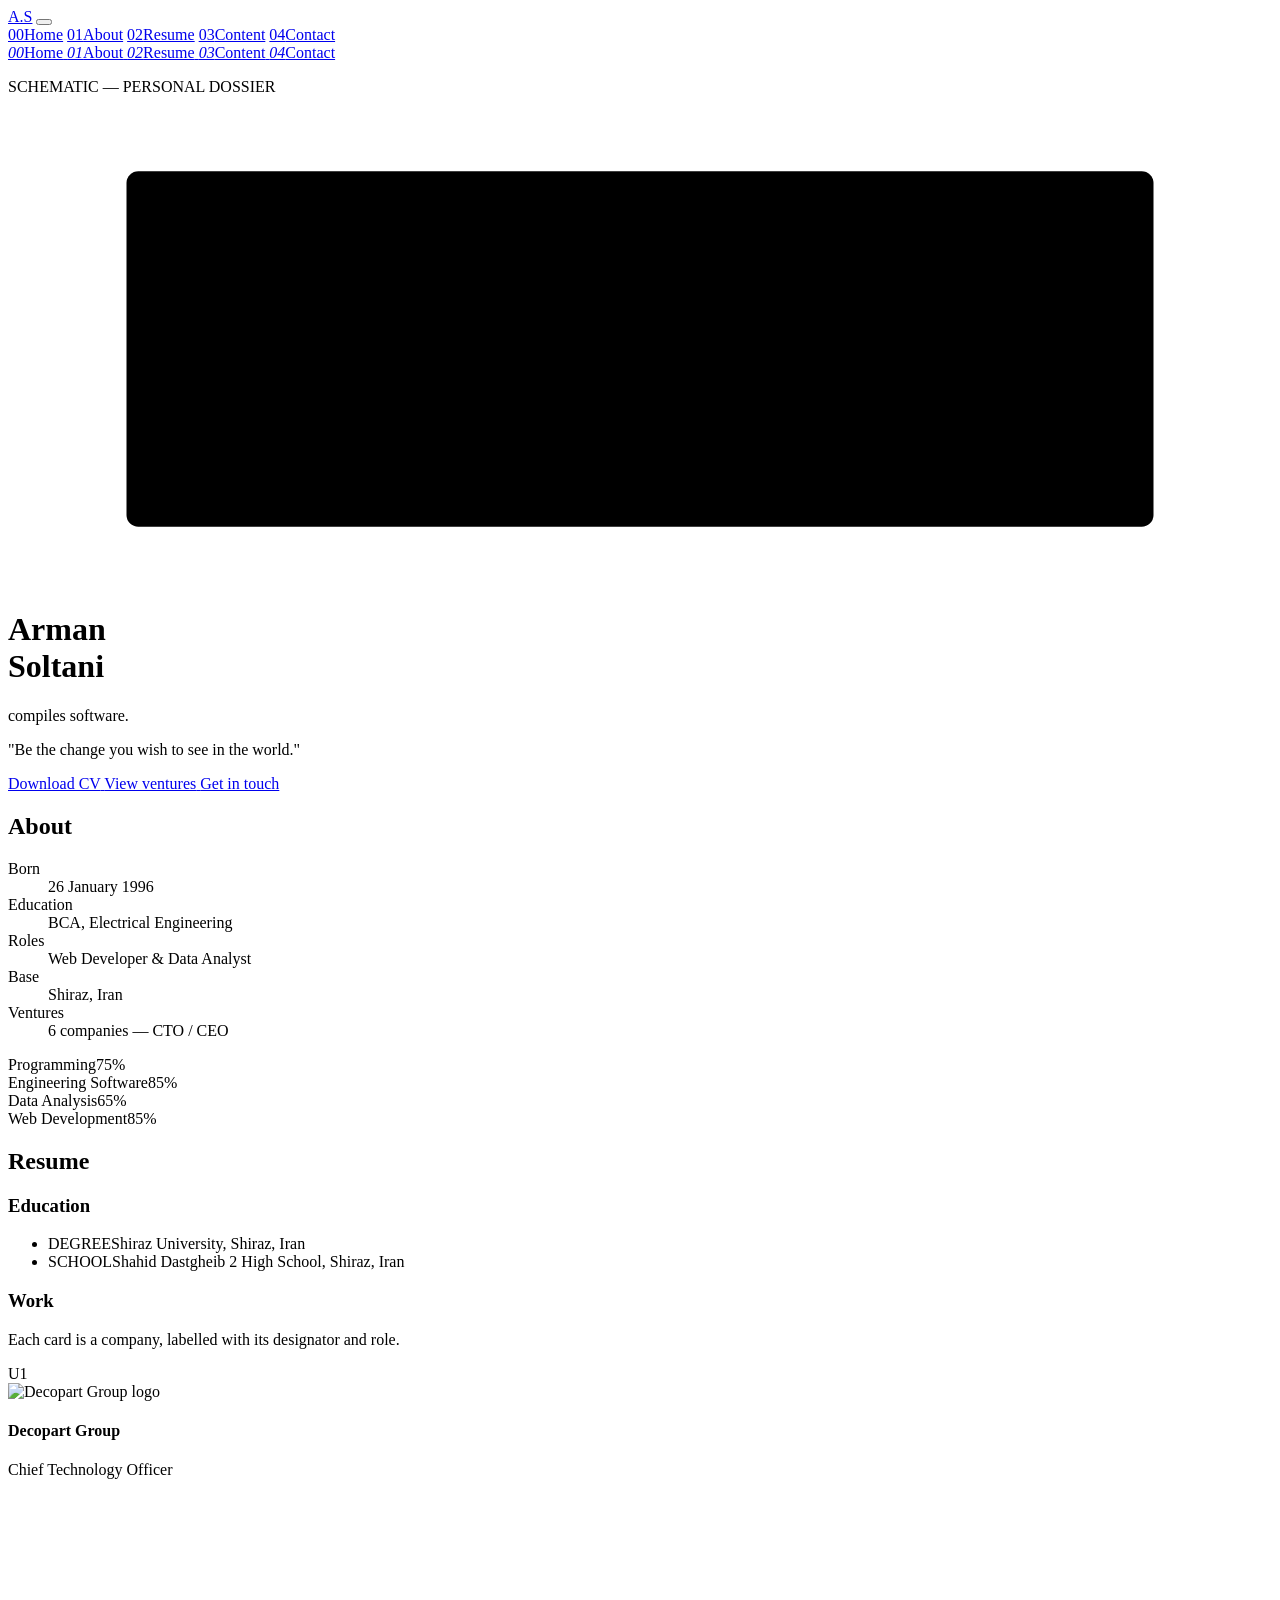
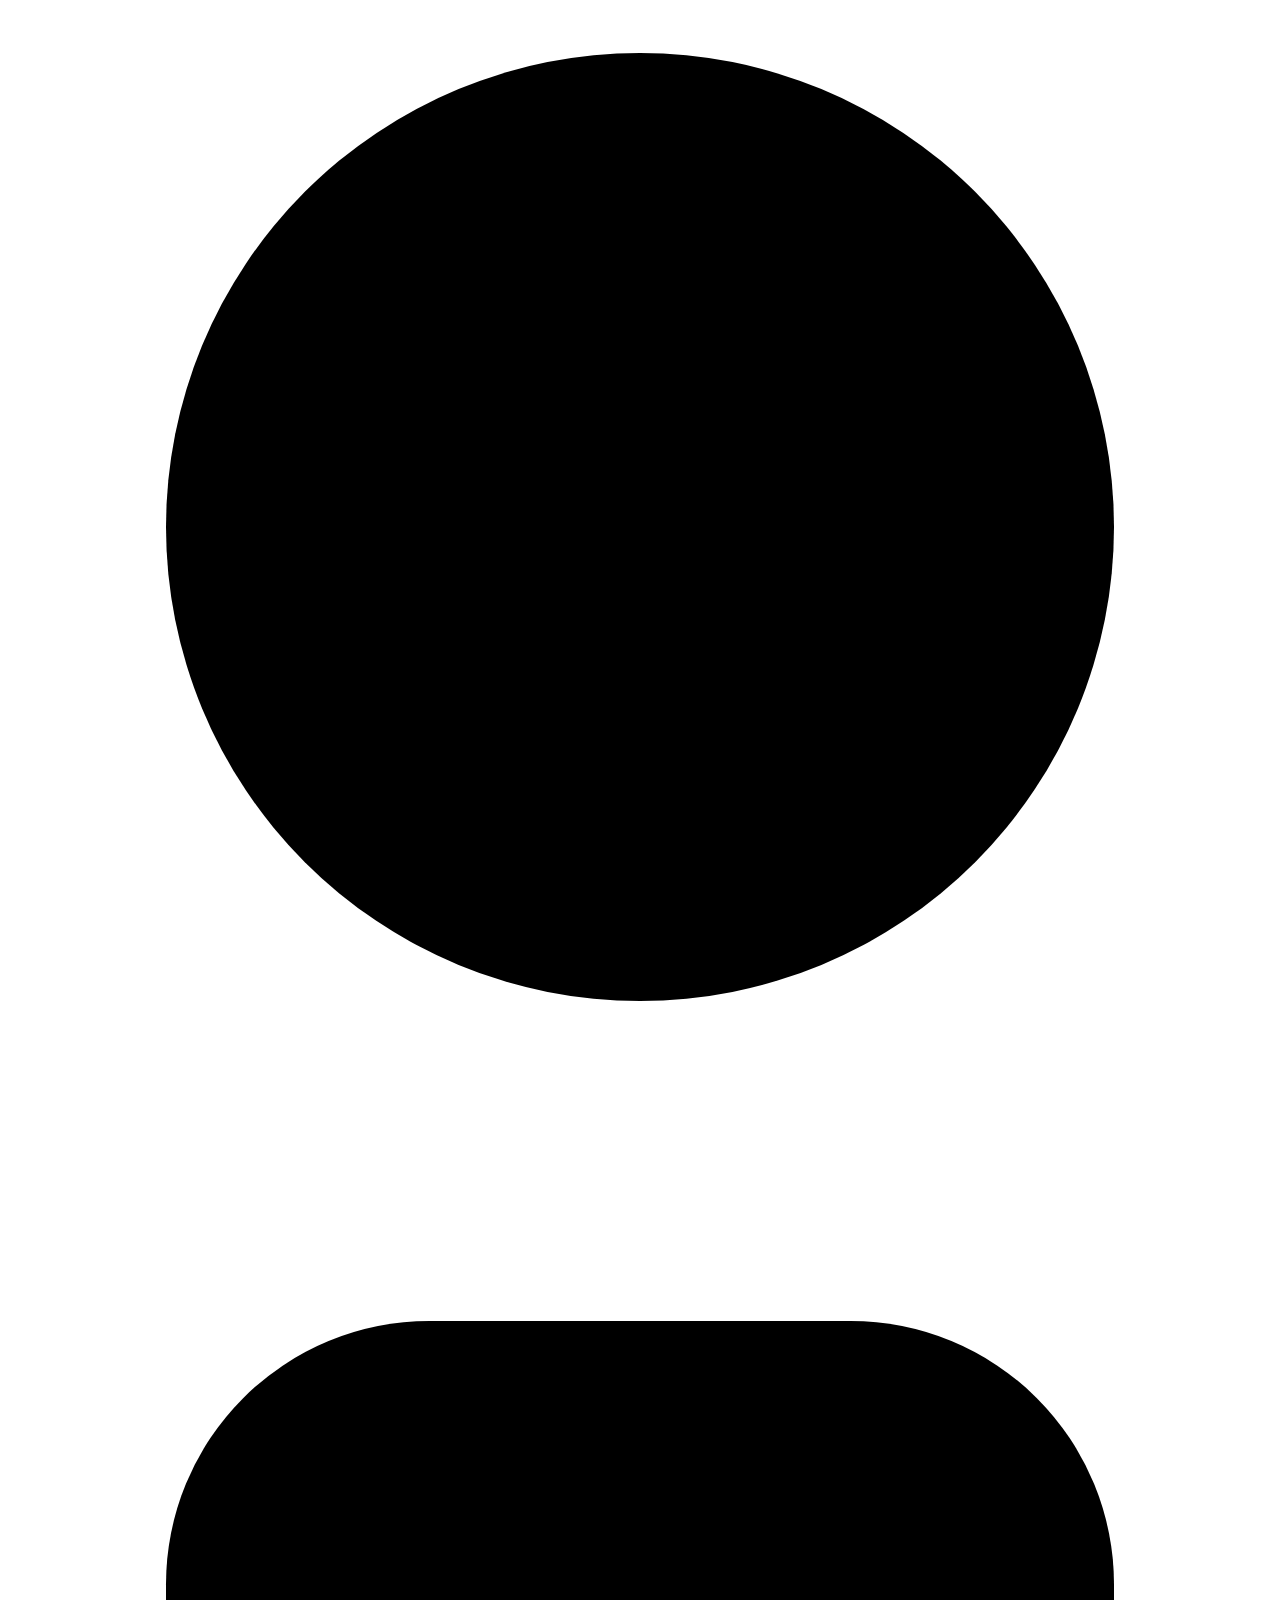
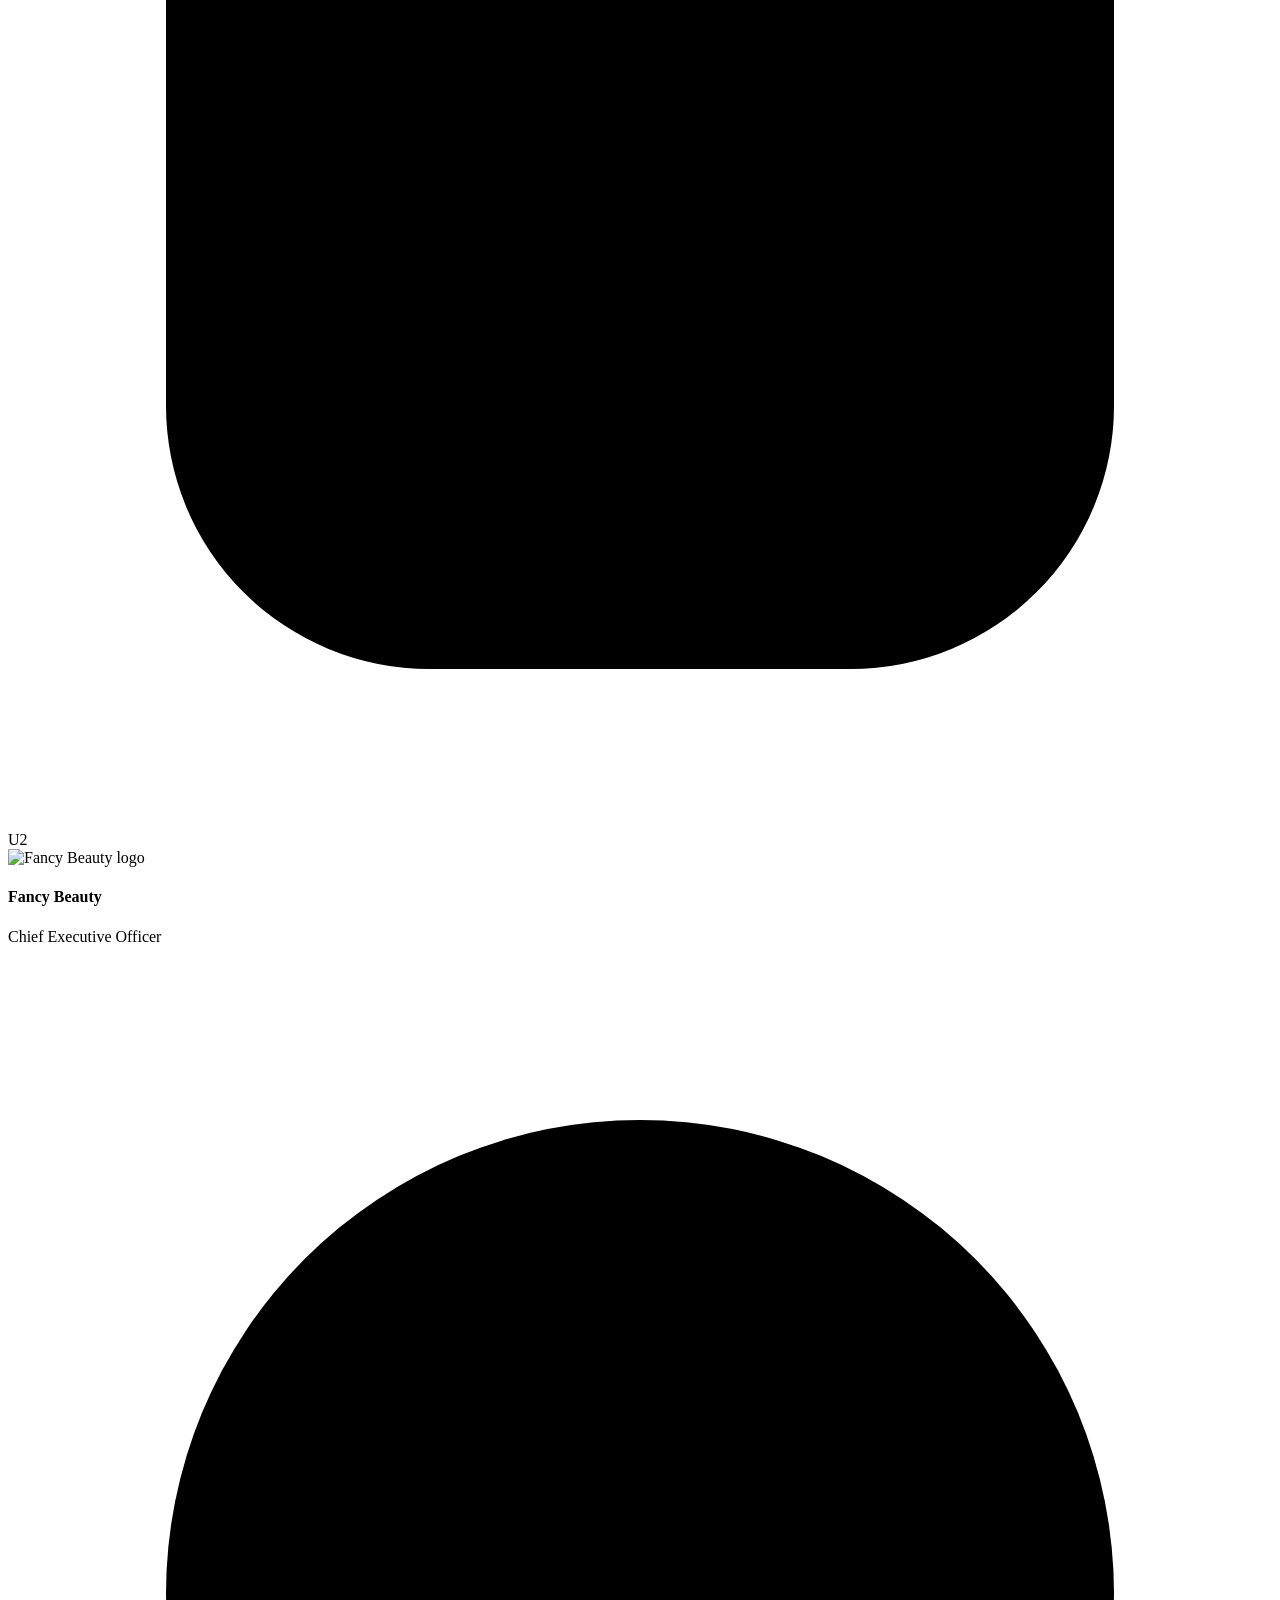
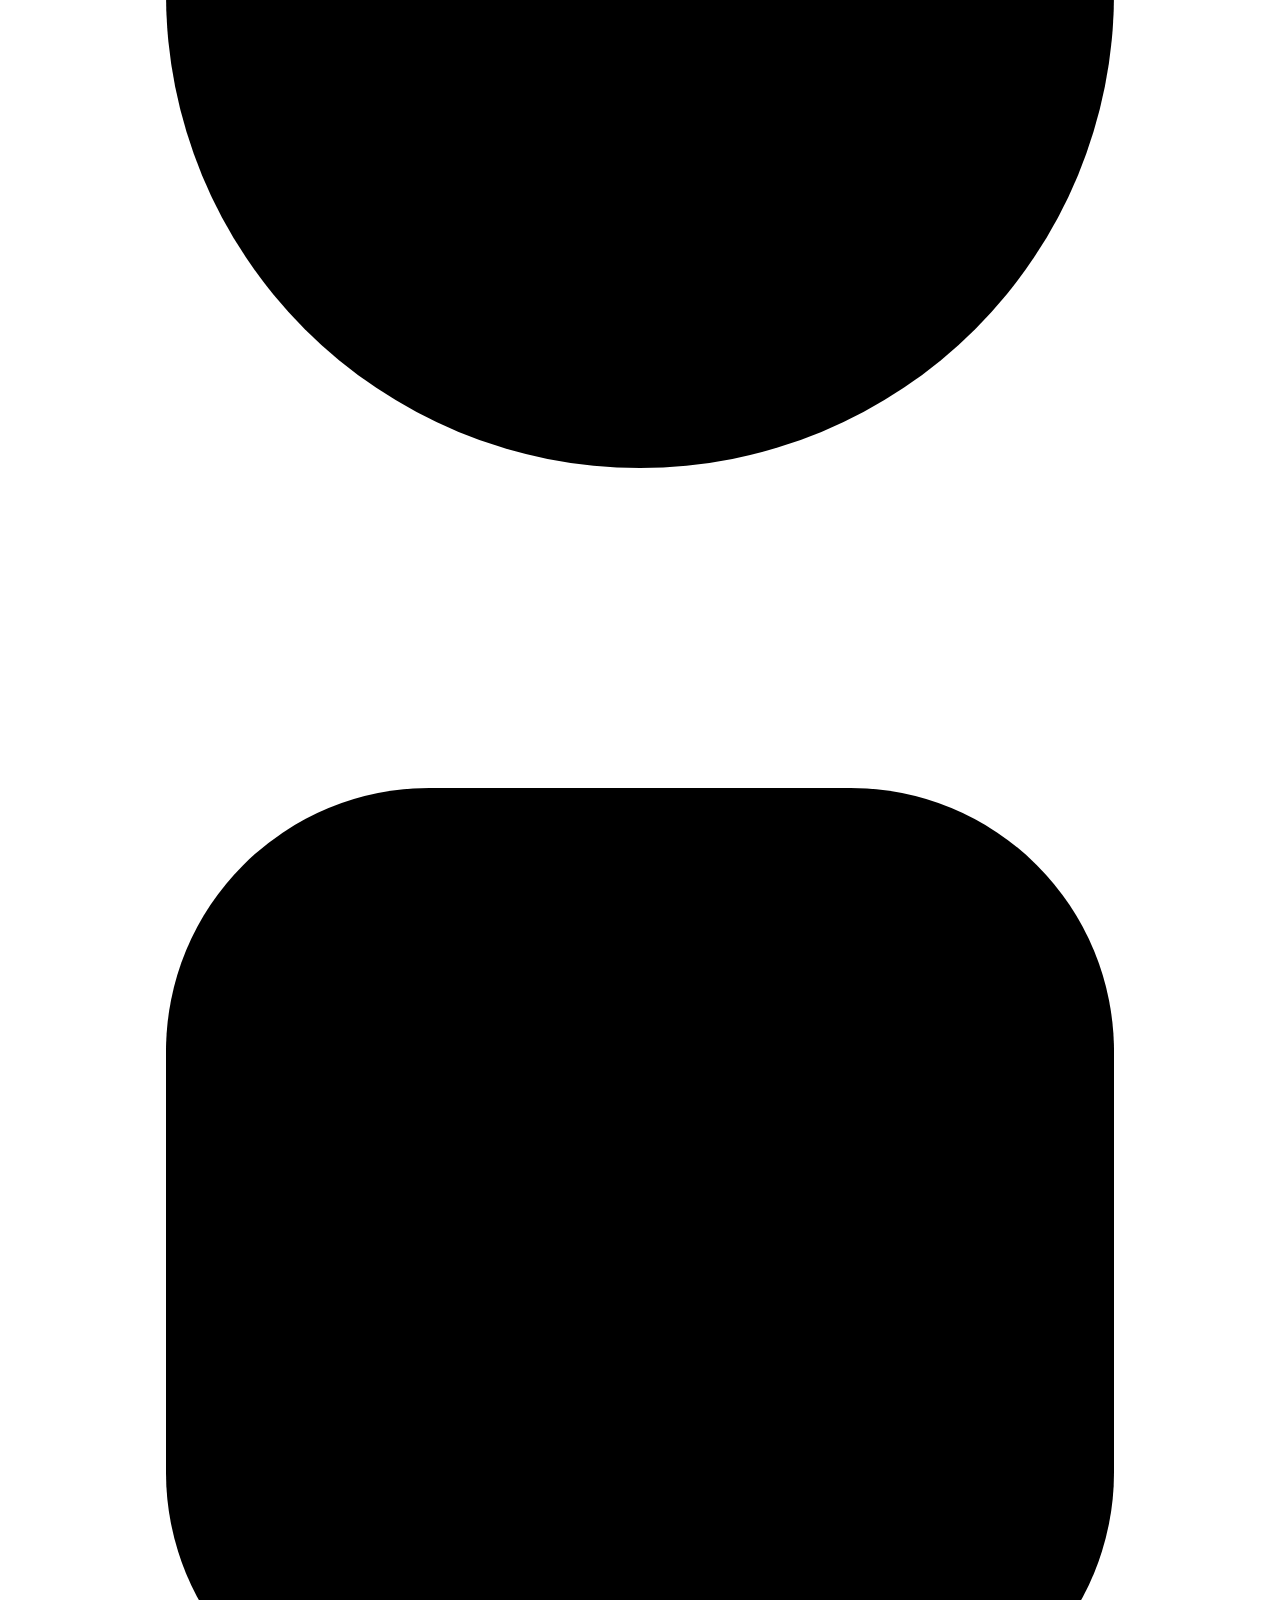
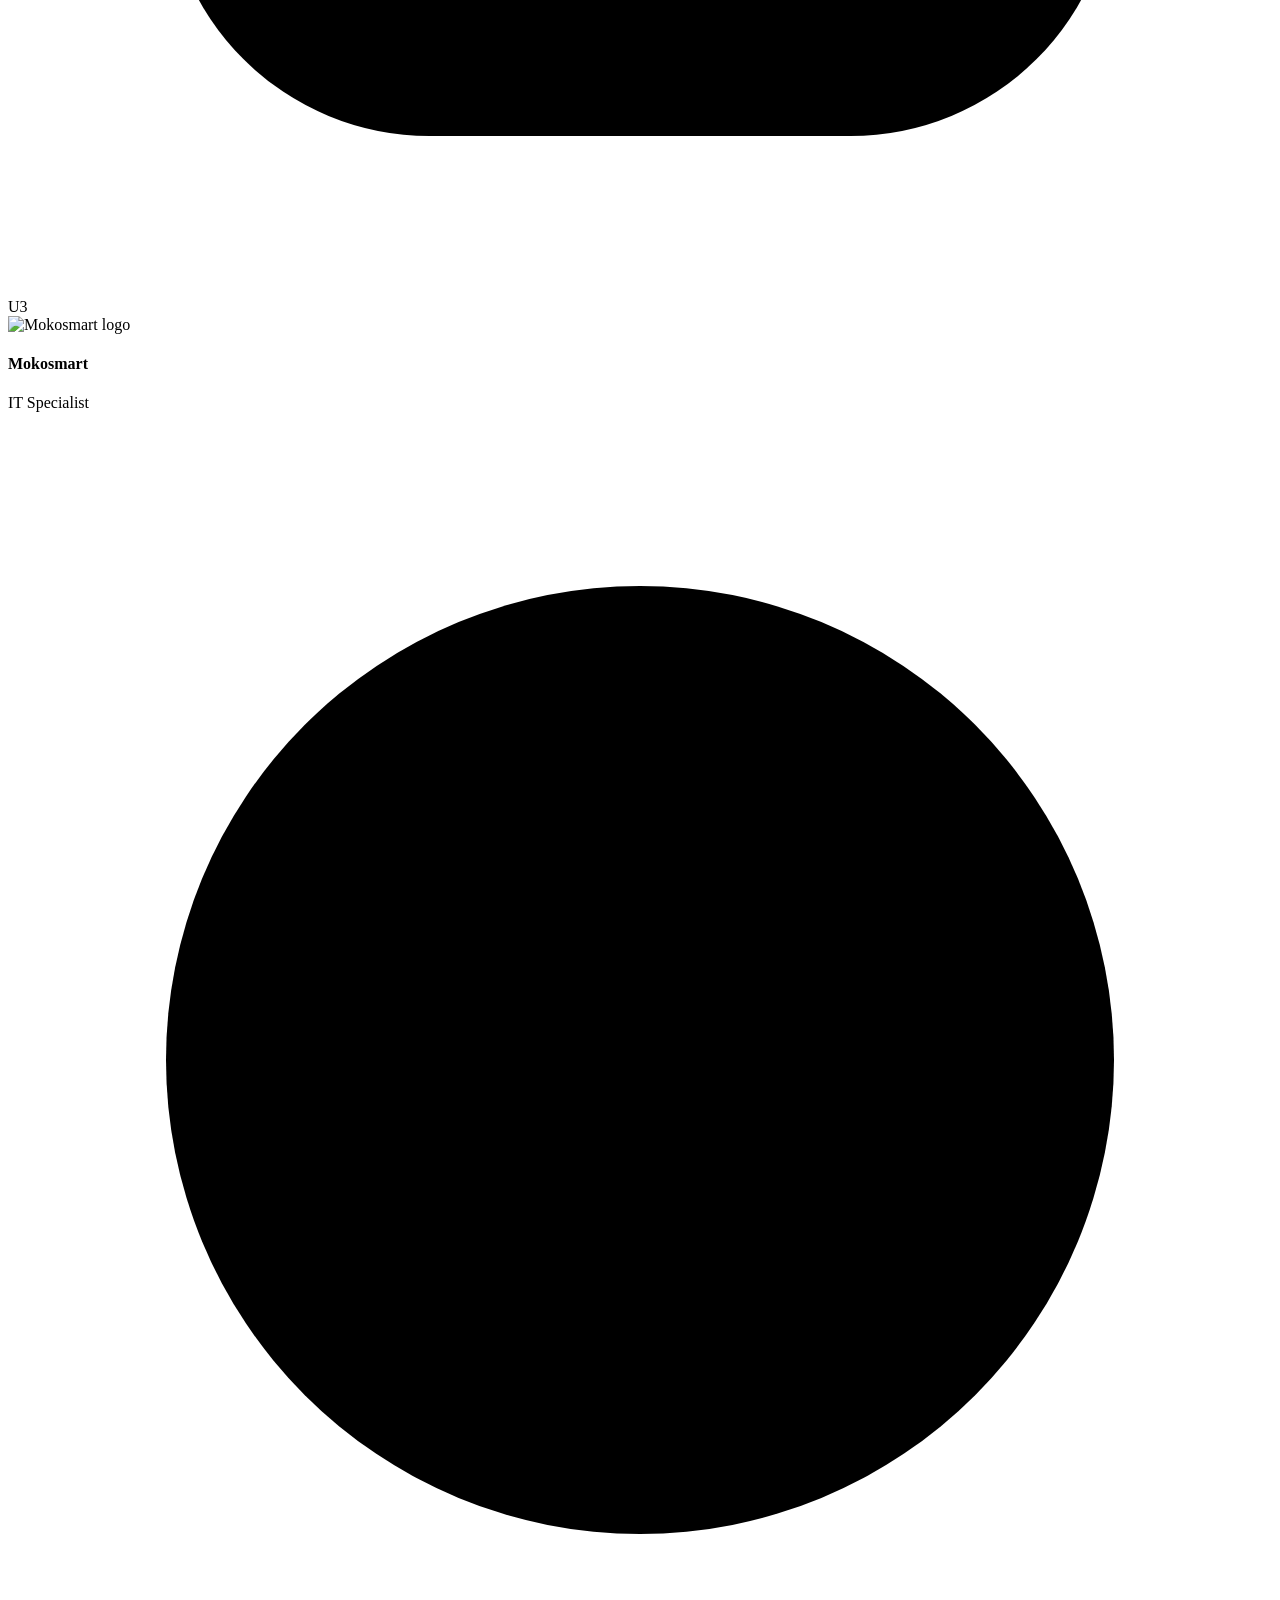
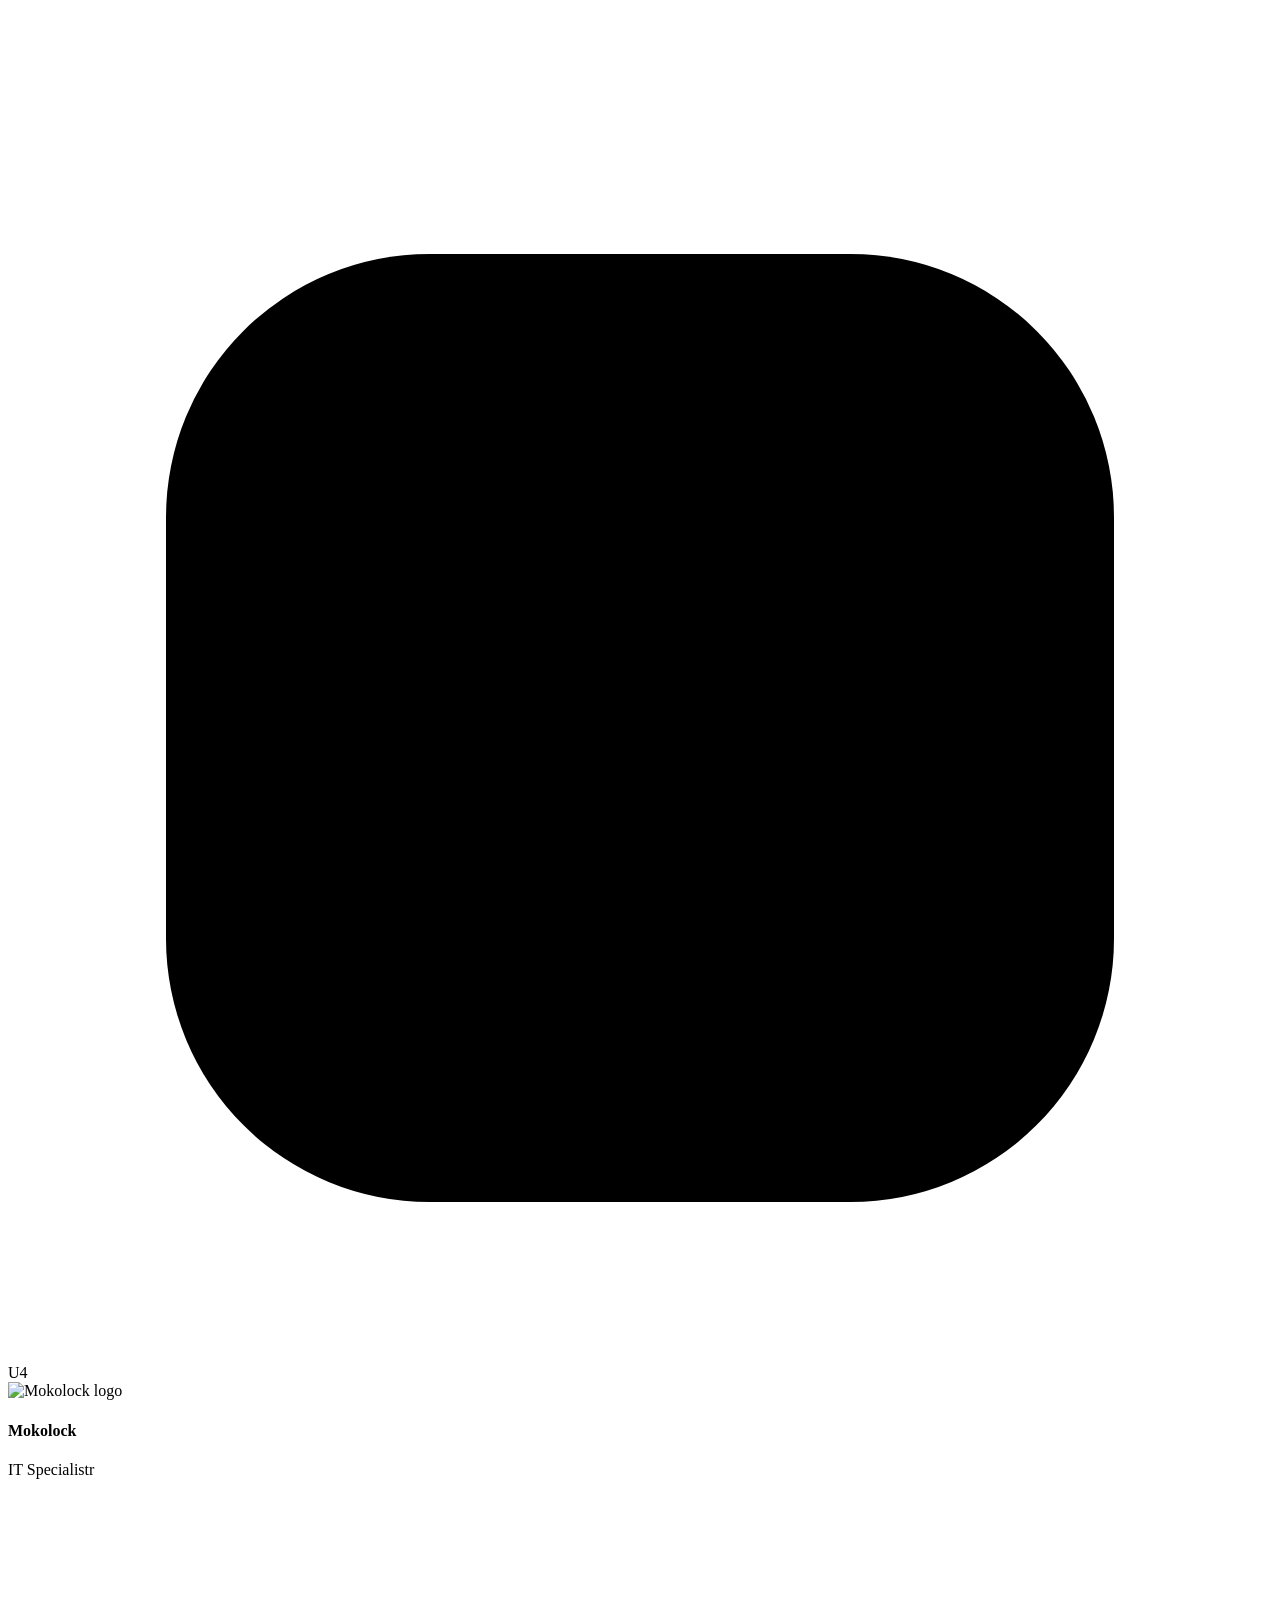
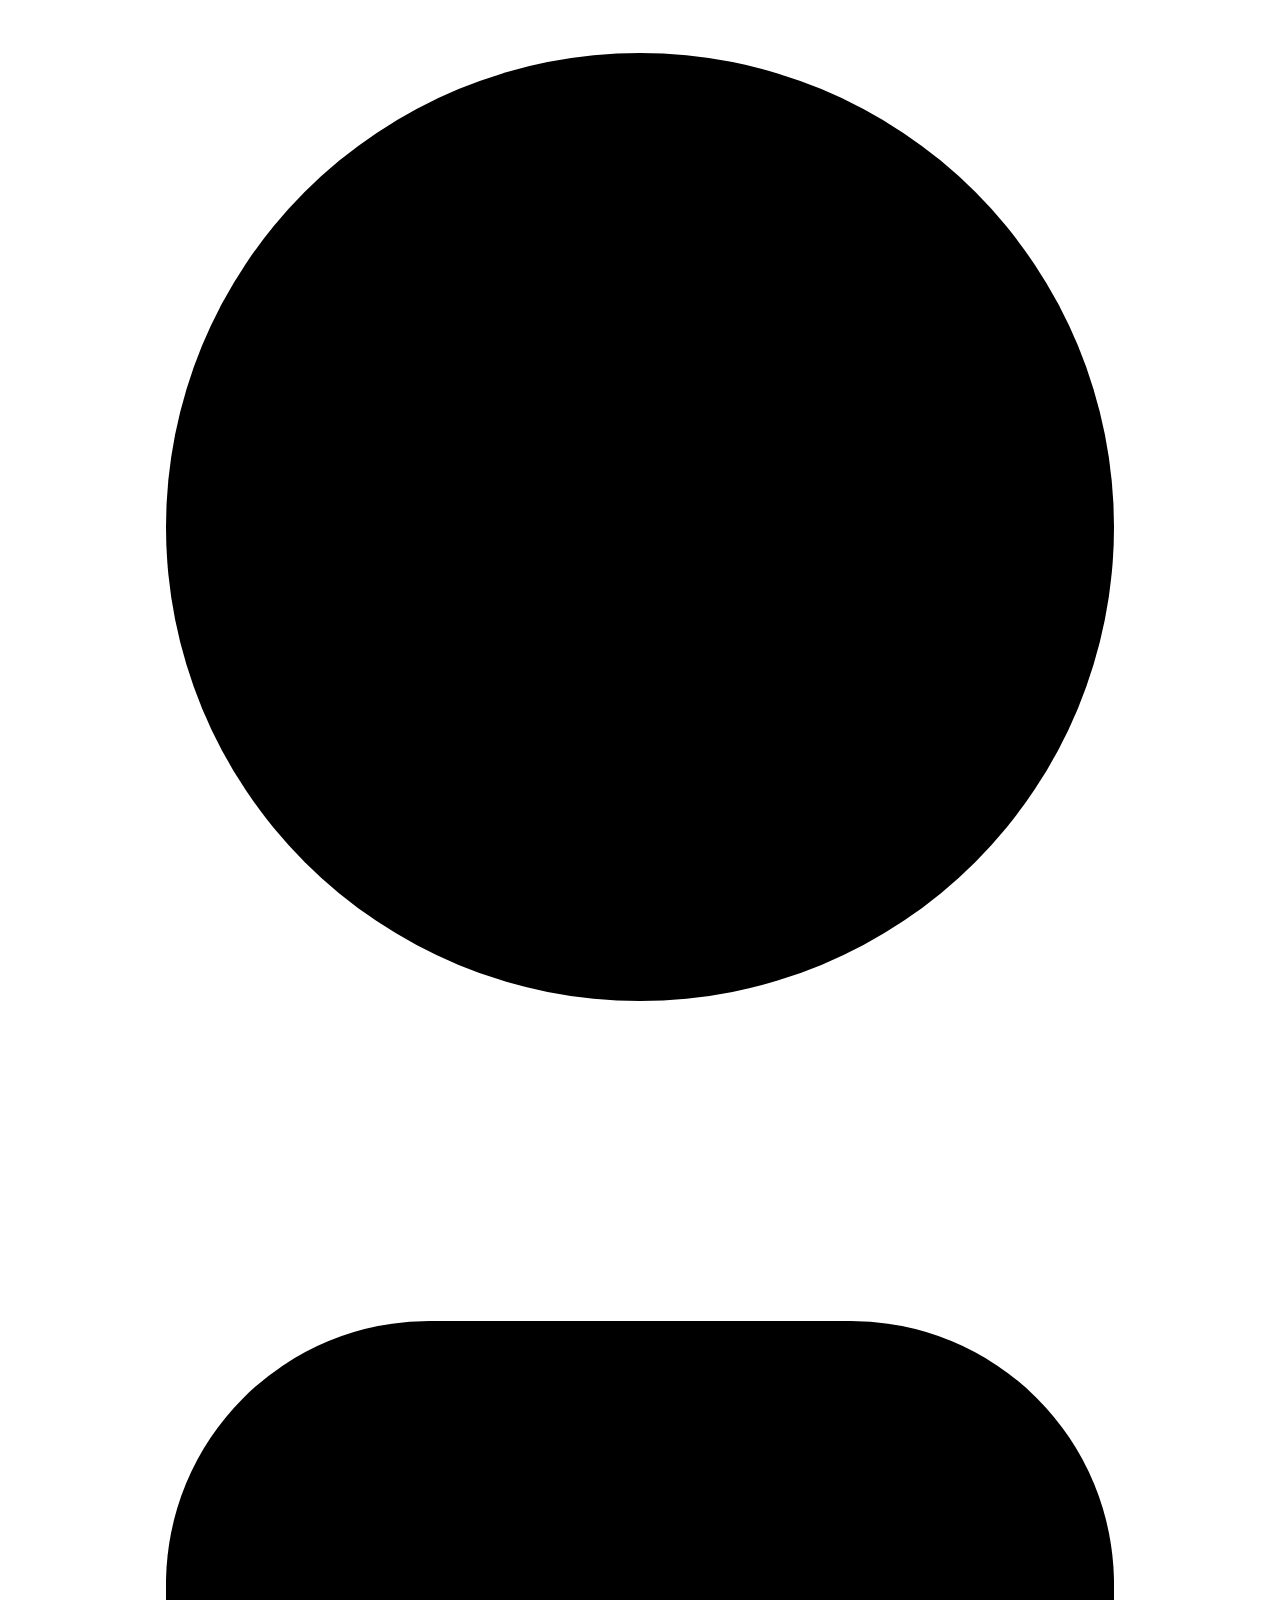
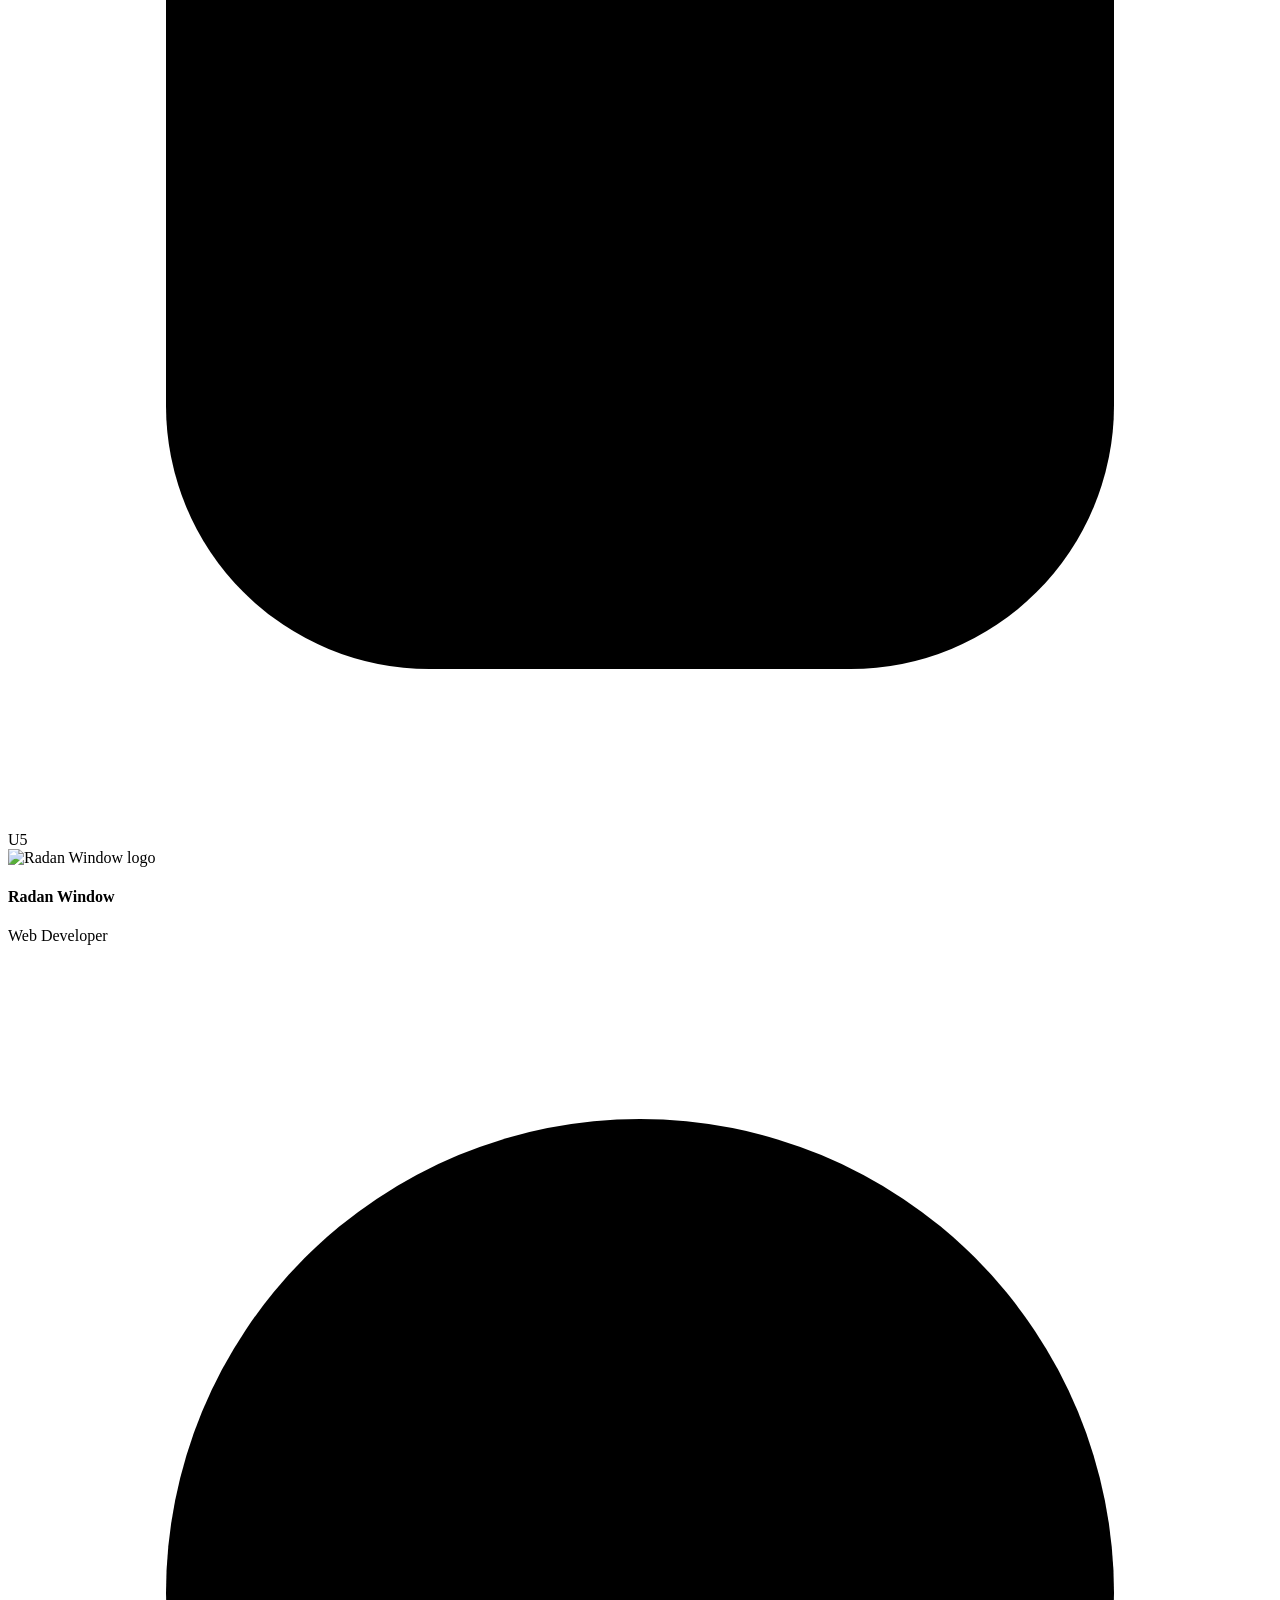
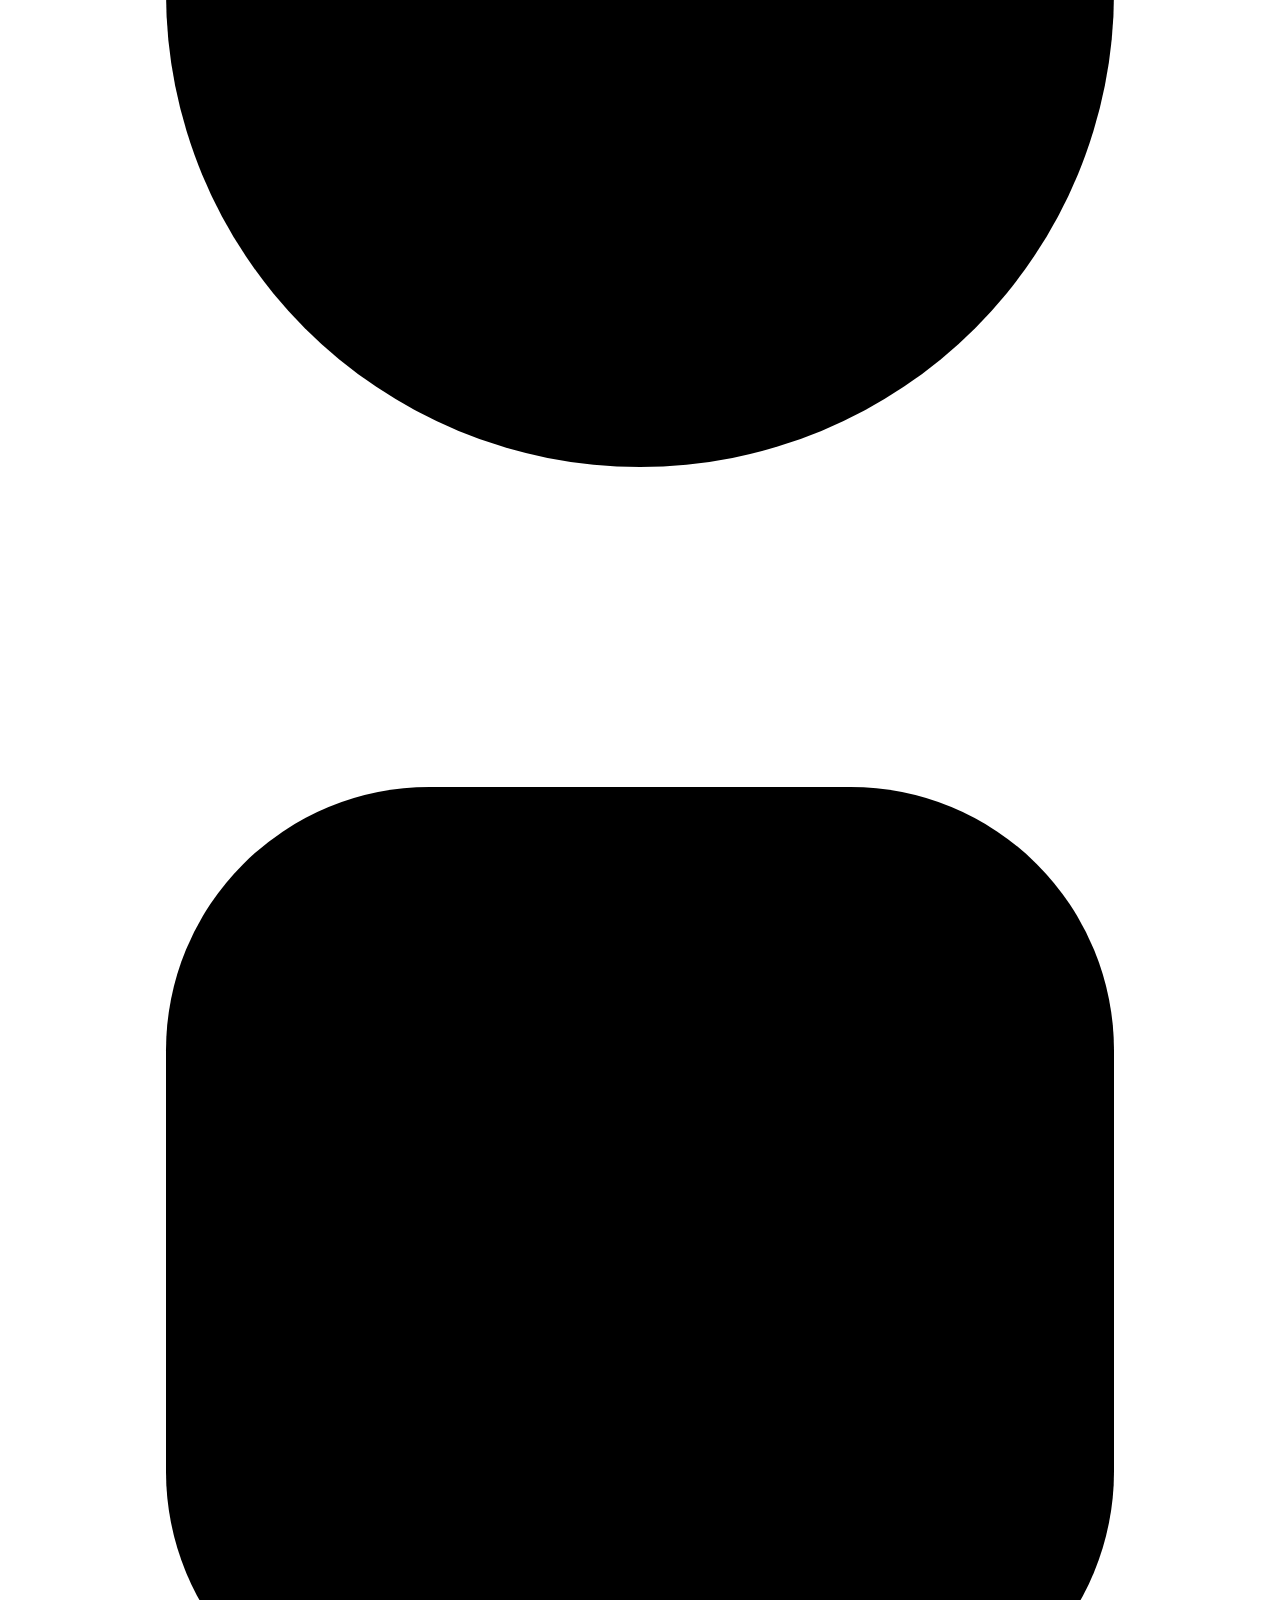
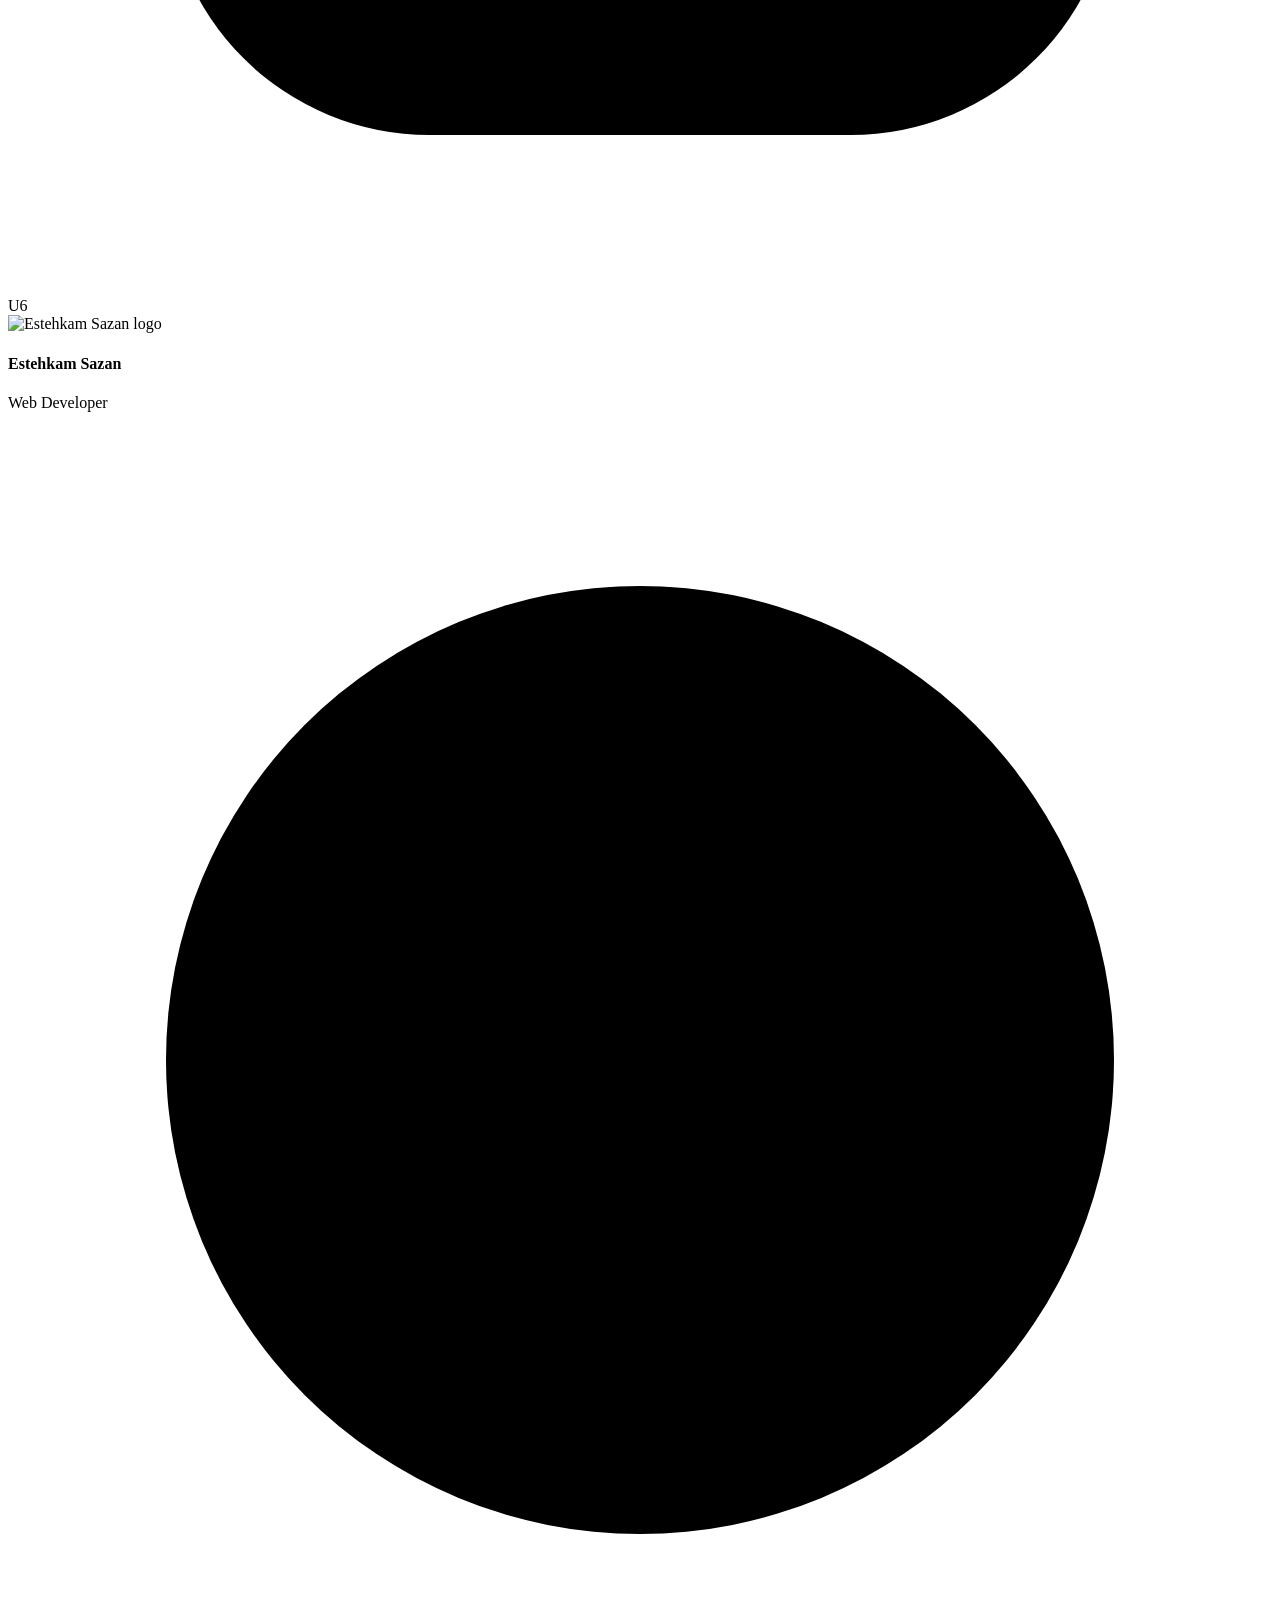
==== commit 0abf69fb: "Update index.html" ====
--- a/index.html
+++ b/index.html
@@ -24,7 +24,8 @@
 <meta name="twitter:description" content="Electrical engineer, web developer and data analyst. Founder / CTO across six companies in furniture, cosmetics, smart hardware and construction.">
 <meta name="twitter:image" content="media/tattoo-r-e.jpg">
   -->
-
+  
+<!--
 <meta name="google-site-verification" content="JYGUjDXirtRHjT8ddNB2Ey3xAT3e1QcO-ad1OT19aW8" />
 
 <link rel="icon" type="image/x-icon" href="media/tattoo-r-e.jpg">
@@ -32,7 +33,8 @@
 <link rel="preconnect" href="https://fonts.gstatic.com" crossorigin>
 <link href="https://fonts.googleapis.com/css2?family=Space+Grotesk:wght@500;600;700&family=IBM+Plex+Sans:wght@400;500;600&family=IBM+Plex+Mono:wght@400;500&display=swap" rel="stylesheet">
 <link rel="stylesheet" href="css/style.css">
-
+-->
+  
 <script type="application/ld+json">
 {
   "@context": "https://schema.org",
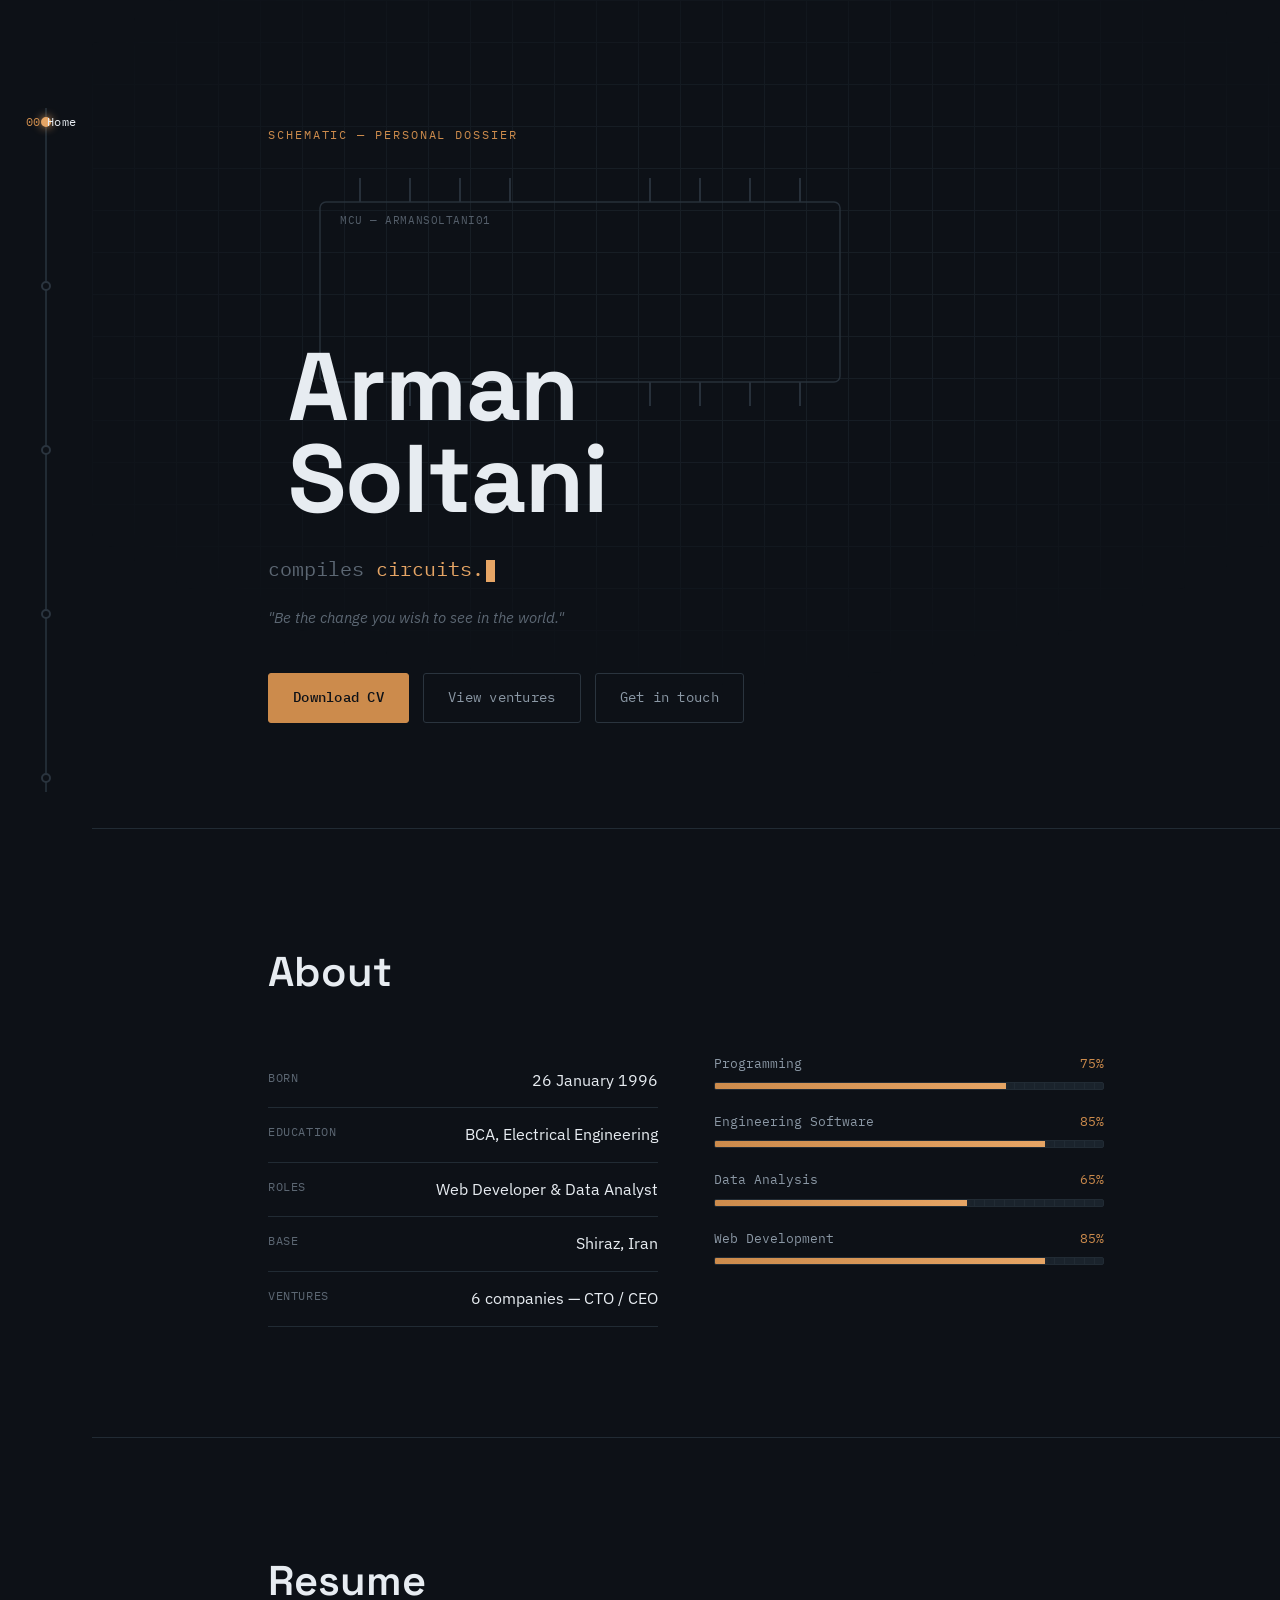
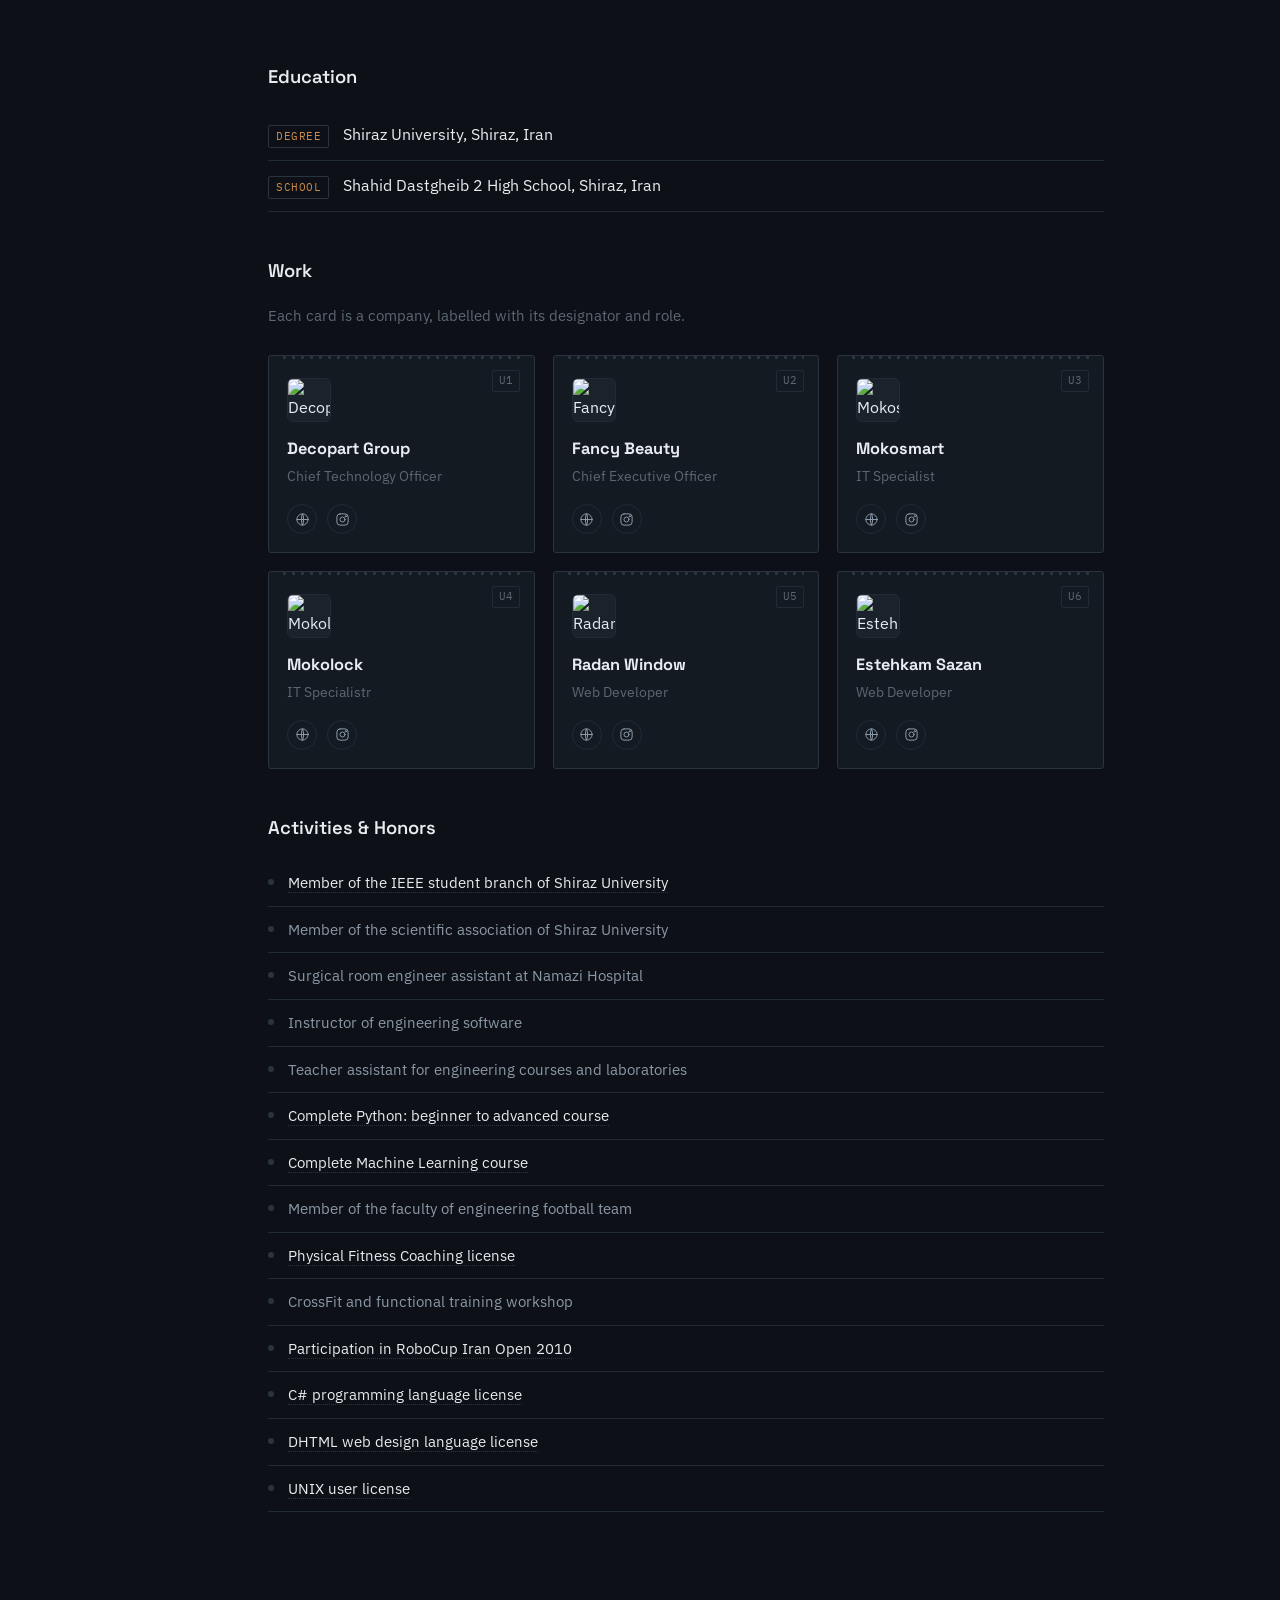
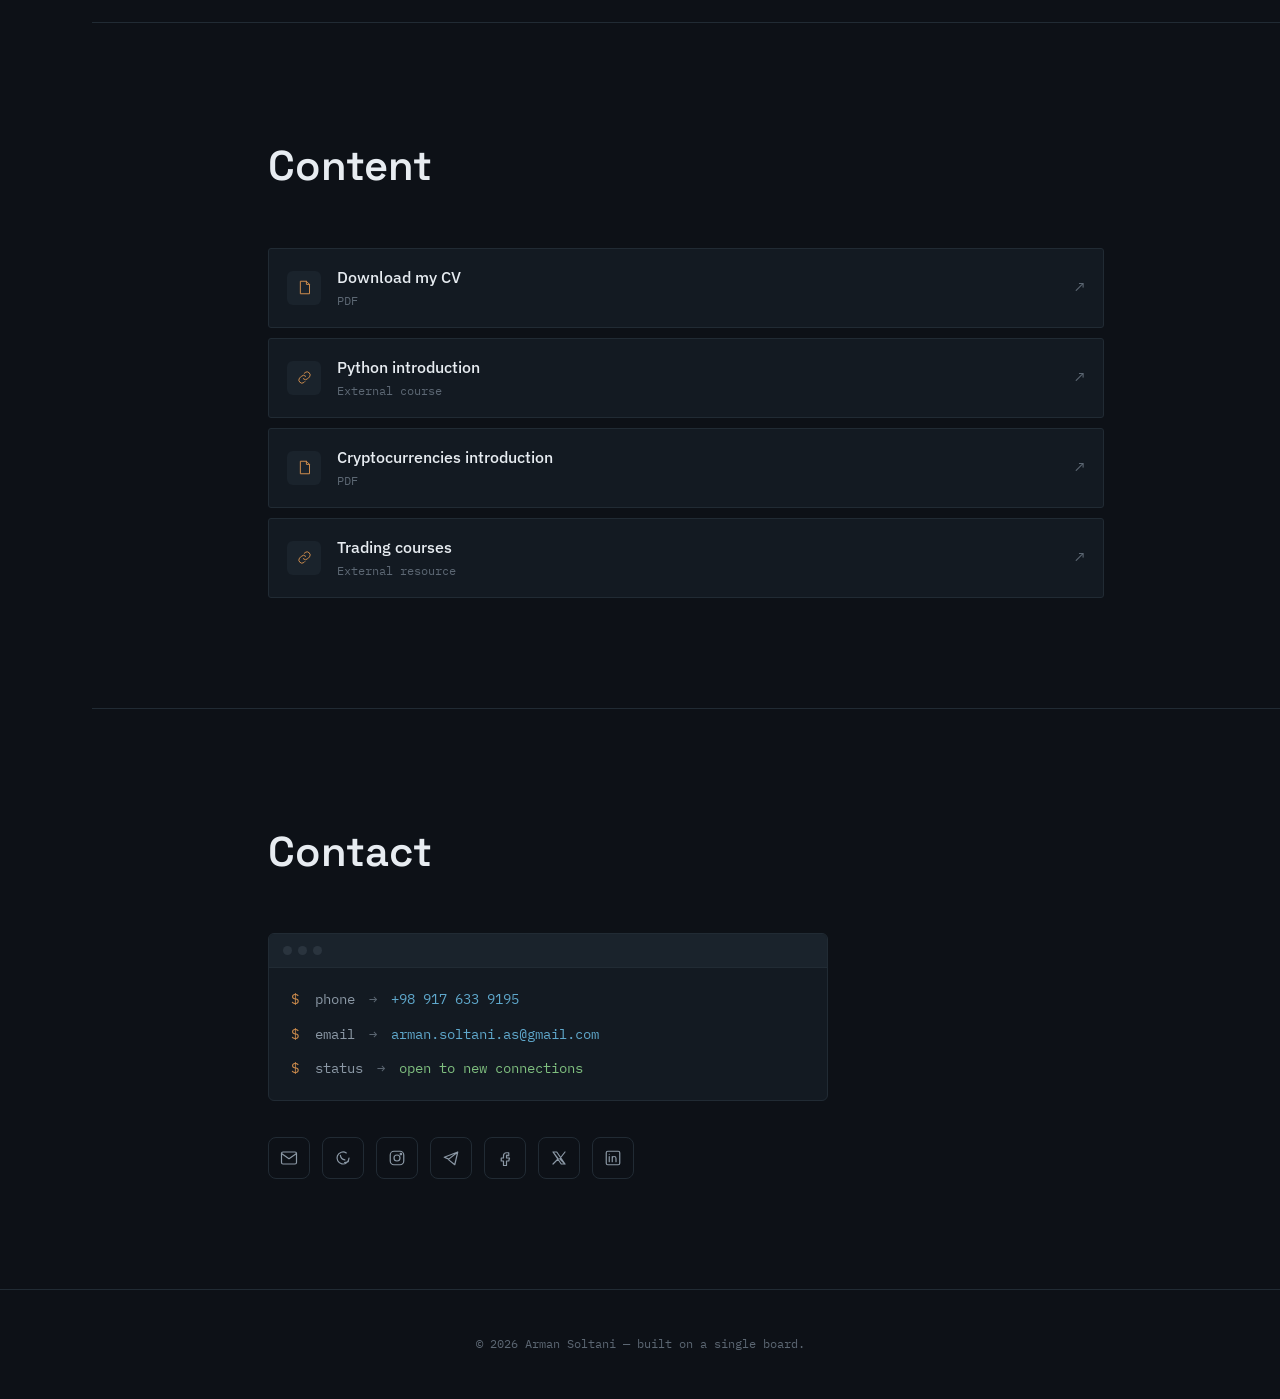
==== commit a8ea72b9: "Update index.html" ====
--- a/index.html
+++ b/index.html
@@ -9,23 +9,20 @@
 <meta name="theme-color" content="#0d1117">
 <link rel="canonical" href="https://armansoltani.ir/">
 
-<!-- Open Graph 
+<!-- Open Graph -->
 <meta property="og:type" content="profile">
 <meta property="og:title" content="Arman Soltani — Electrical Engineer, Web Developer &amp; Founder">
 <meta property="og:description" content="Electrical engineer, web developer and data analyst. Founder / CTO across six companies in furniture, cosmetics, smart hardware and construction.">
 <meta property="og:url" content="https://armansoltani.ir/">
 <meta property="og:image" content="media/tattoo-r-e.jpg">
 <meta property="og:locale" content="en_US">
-  -->
-
-<!-- Twitter 
+
+<!-- Twitter -->
 <meta name="twitter:card" content="summary">
 <meta name="twitter:title" content="Arman Soltani — Electrical Engineer, Web Developer &amp; Founder">
 <meta name="twitter:description" content="Electrical engineer, web developer and data analyst. Founder / CTO across six companies in furniture, cosmetics, smart hardware and construction.">
 <meta name="twitter:image" content="media/tattoo-r-e.jpg">
-  -->
   
-<!--
 <meta name="google-site-verification" content="JYGUjDXirtRHjT8ddNB2Ey3xAT3e1QcO-ad1OT19aW8" />
 
 <link rel="icon" type="image/x-icon" href="media/tattoo-r-e.jpg">
@@ -33,7 +30,6 @@
 <link rel="preconnect" href="https://fonts.gstatic.com" crossorigin>
 <link href="https://fonts.googleapis.com/css2?family=Space+Grotesk:wght@500;600;700&family=IBM+Plex+Sans:wght@400;500;600&family=IBM+Plex+Mono:wght@400;500&display=swap" rel="stylesheet">
 <link rel="stylesheet" href="css/style.css">
--->
   
 <script type="application/ld+json">
 {
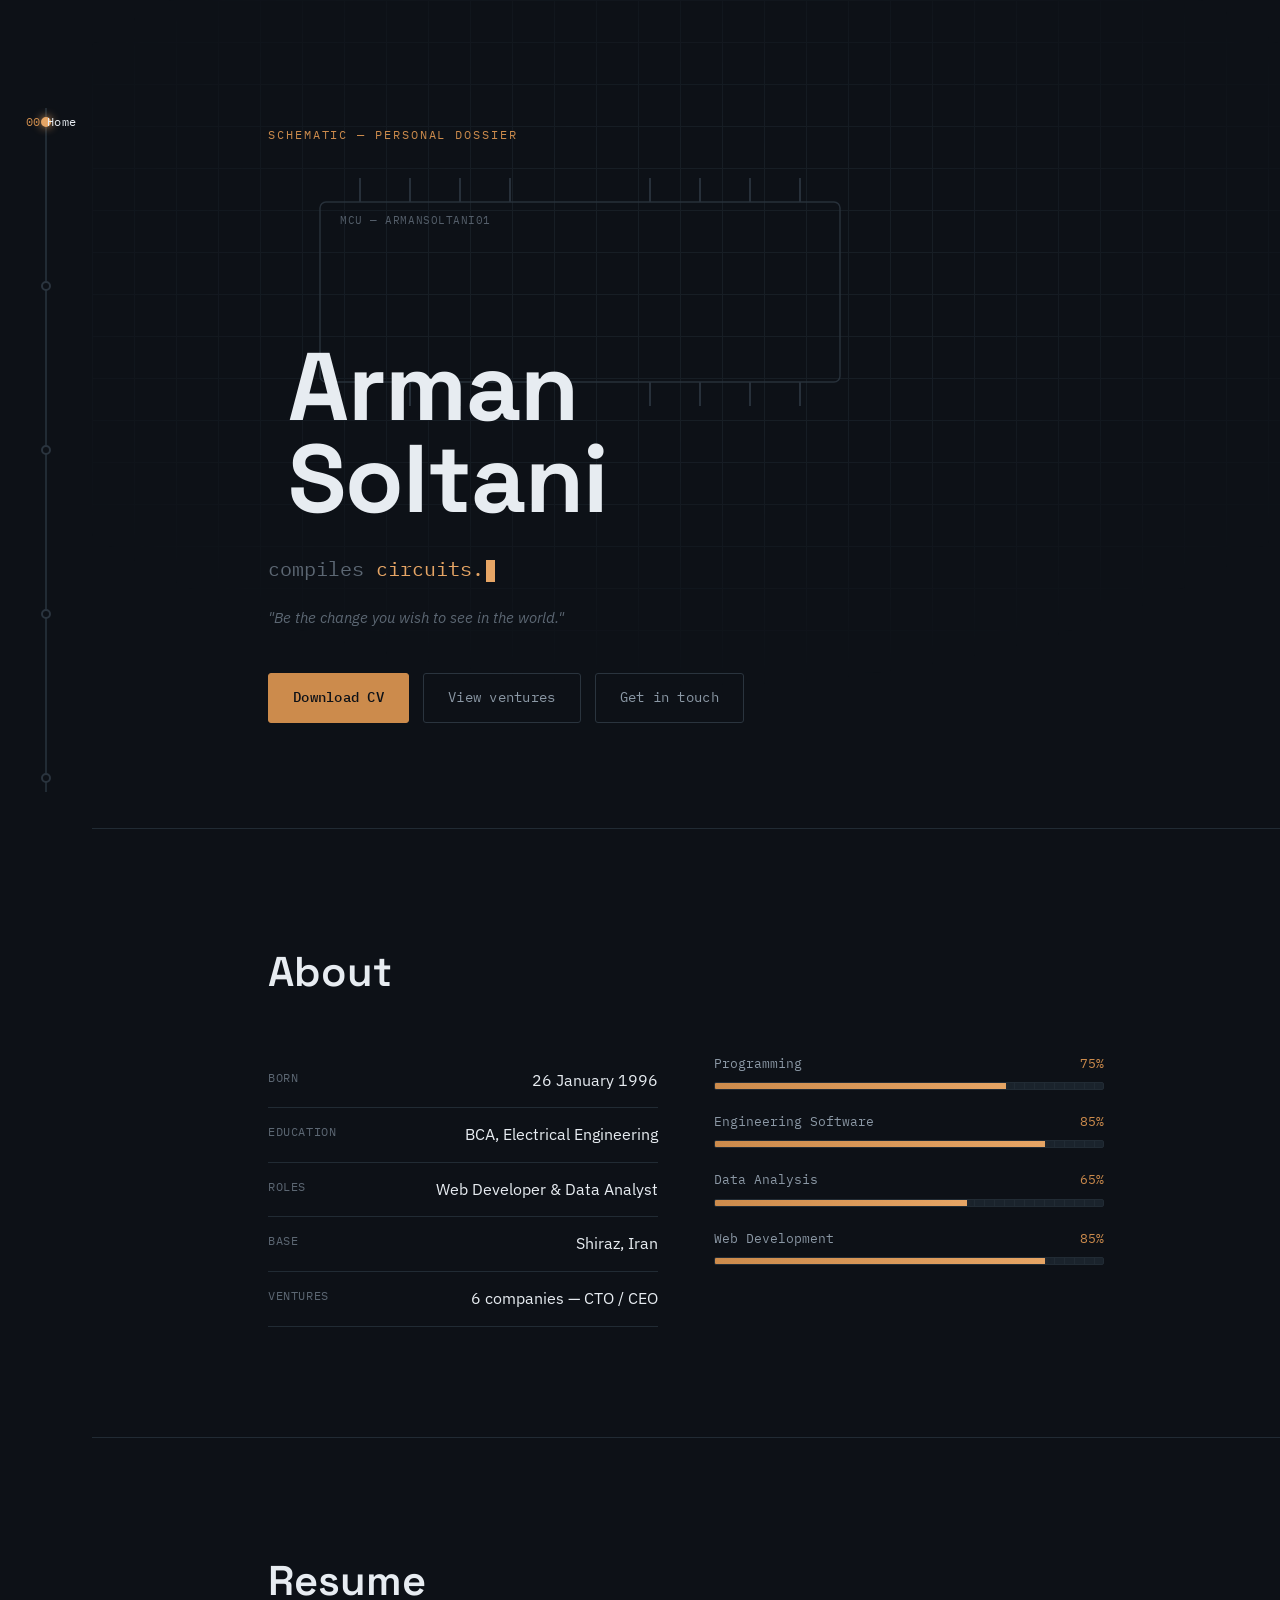
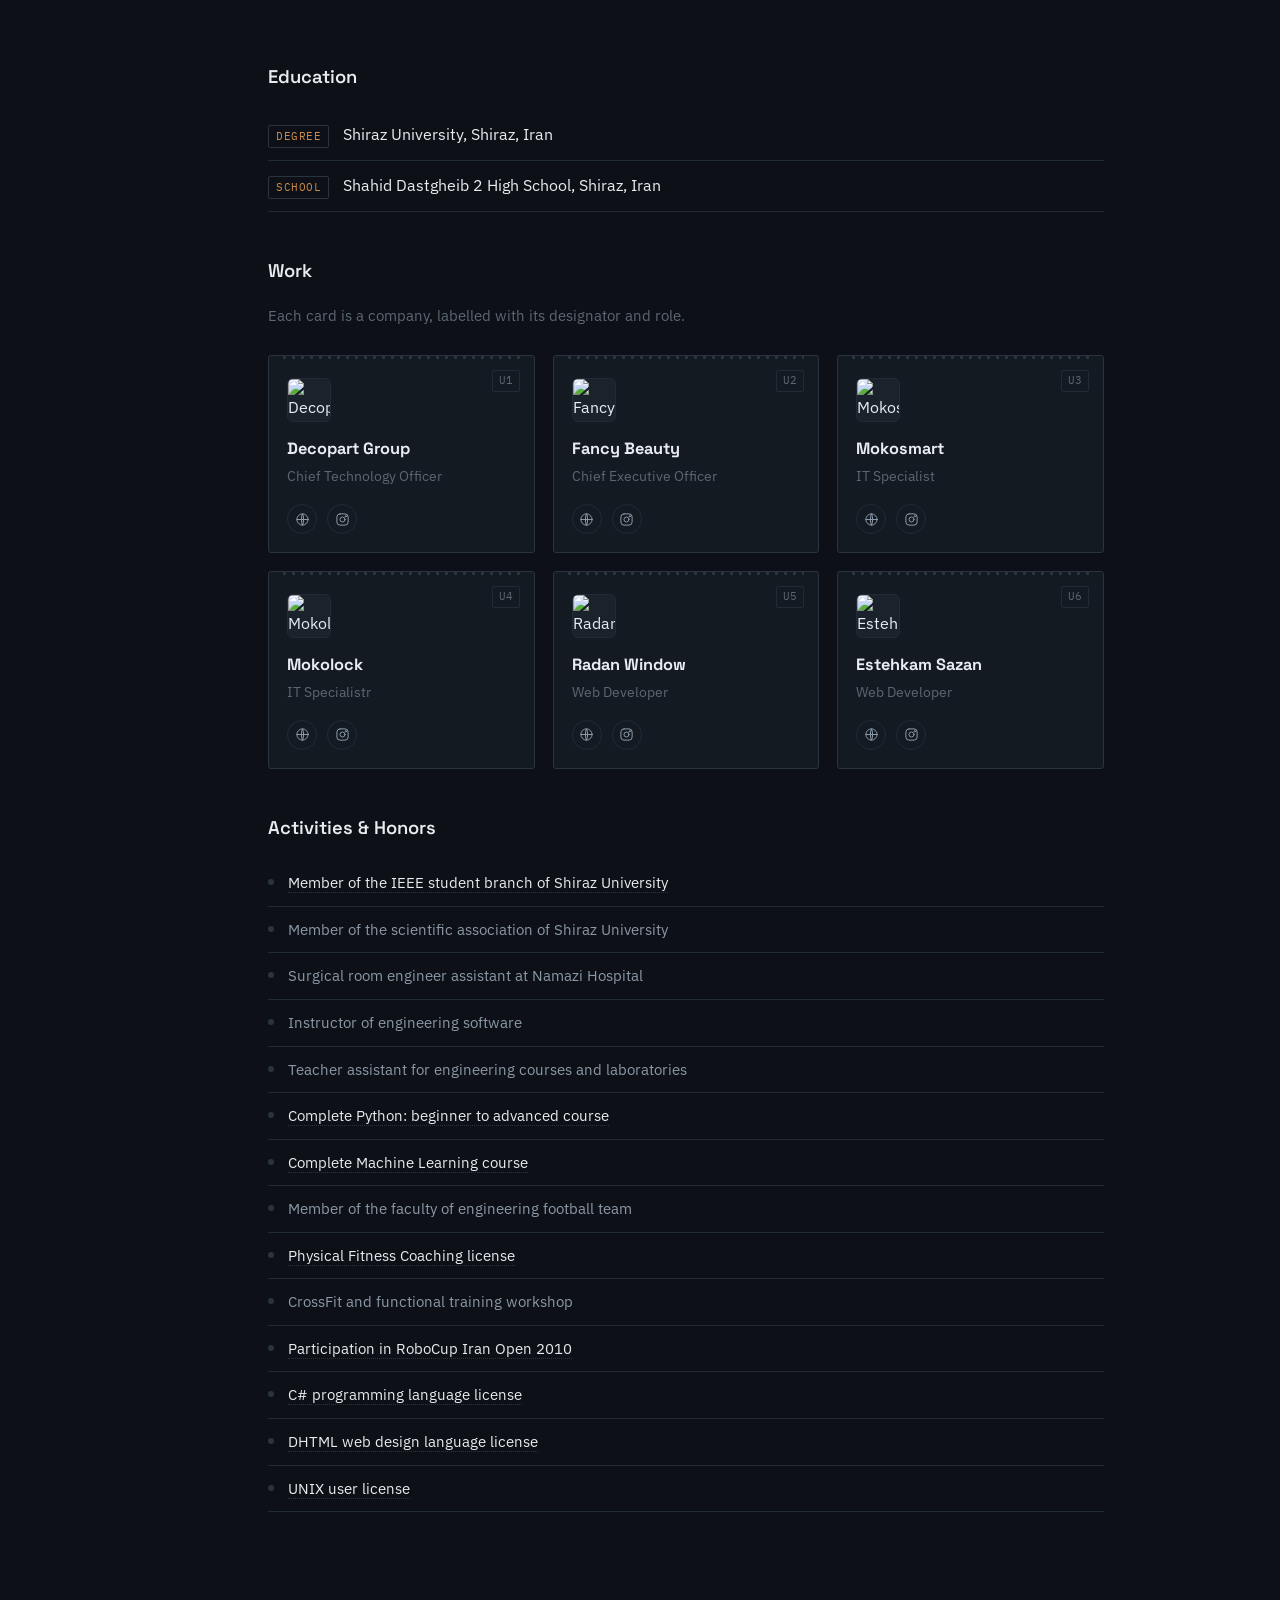
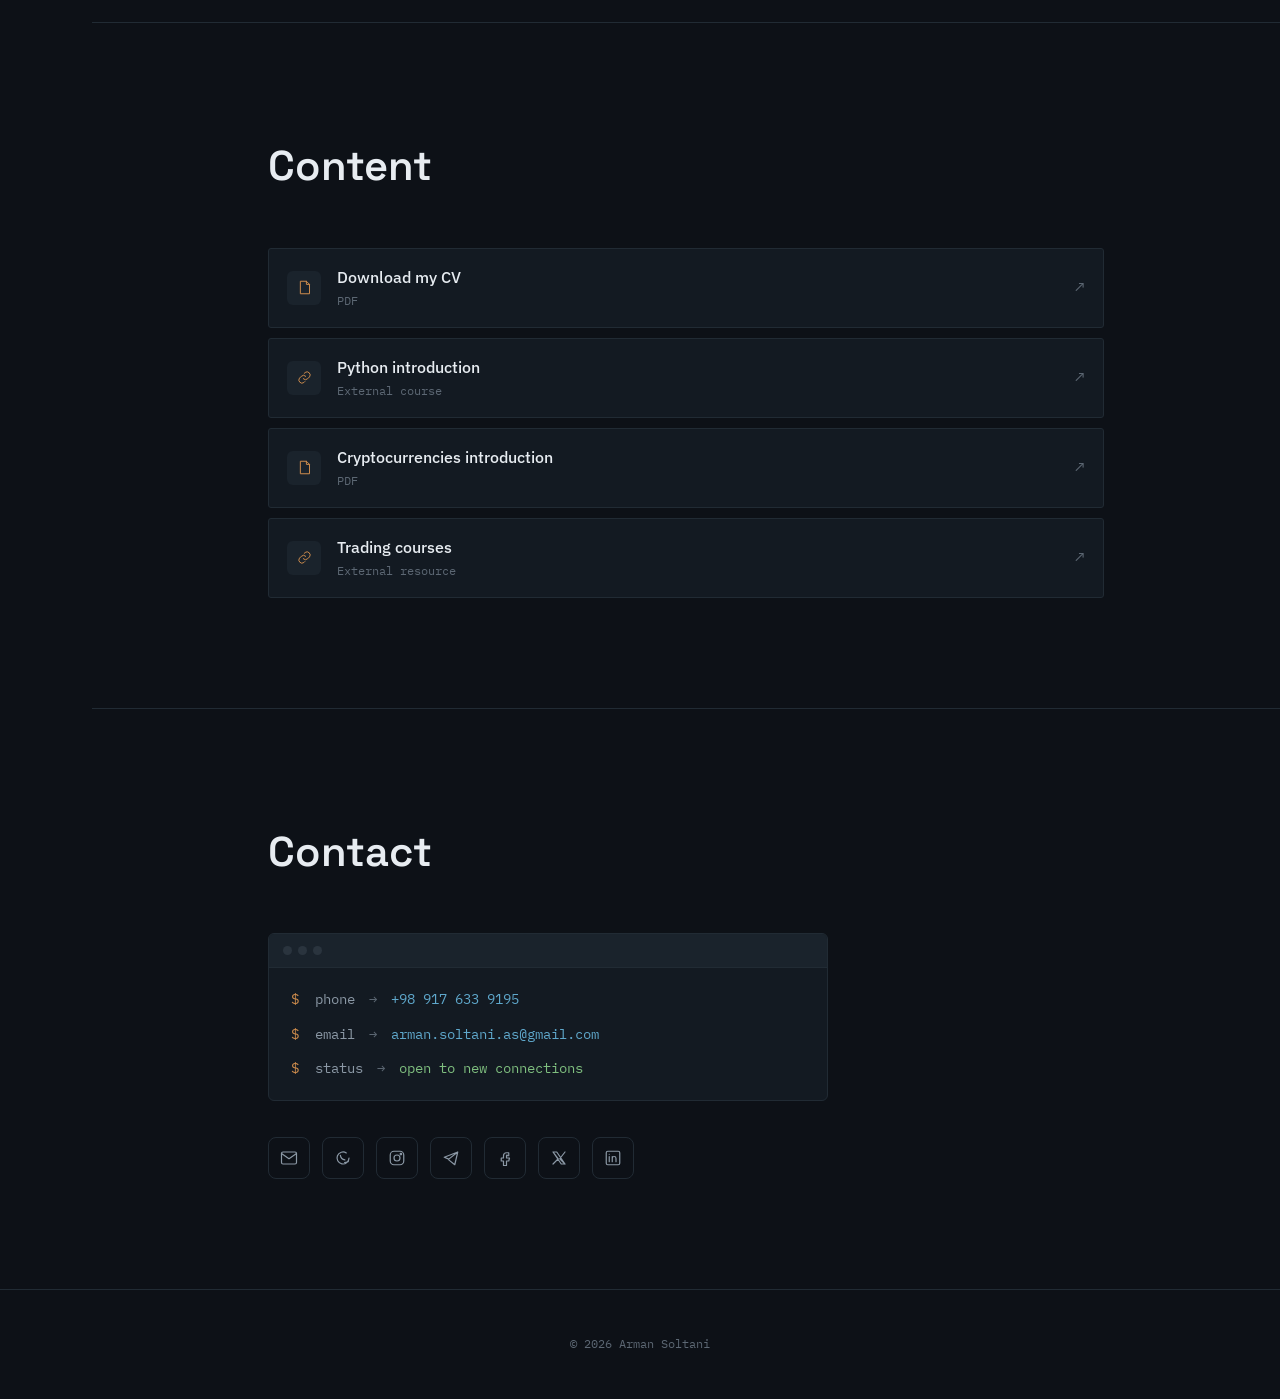
==== commit 0b7e5ea3: "Update index.html" ====
--- a/index.html
+++ b/index.html
@@ -390,7 +390,7 @@
 </main>
 
 <footer class="site-footer">
-  <p>&copy; <span id="year"></span> Arman Soltani — built on a single board.</p>
+  <p>&copy; <span id="year"></span> Arman Soltani</p>
 </footer>
 
 <script src="js/main.js"></script>
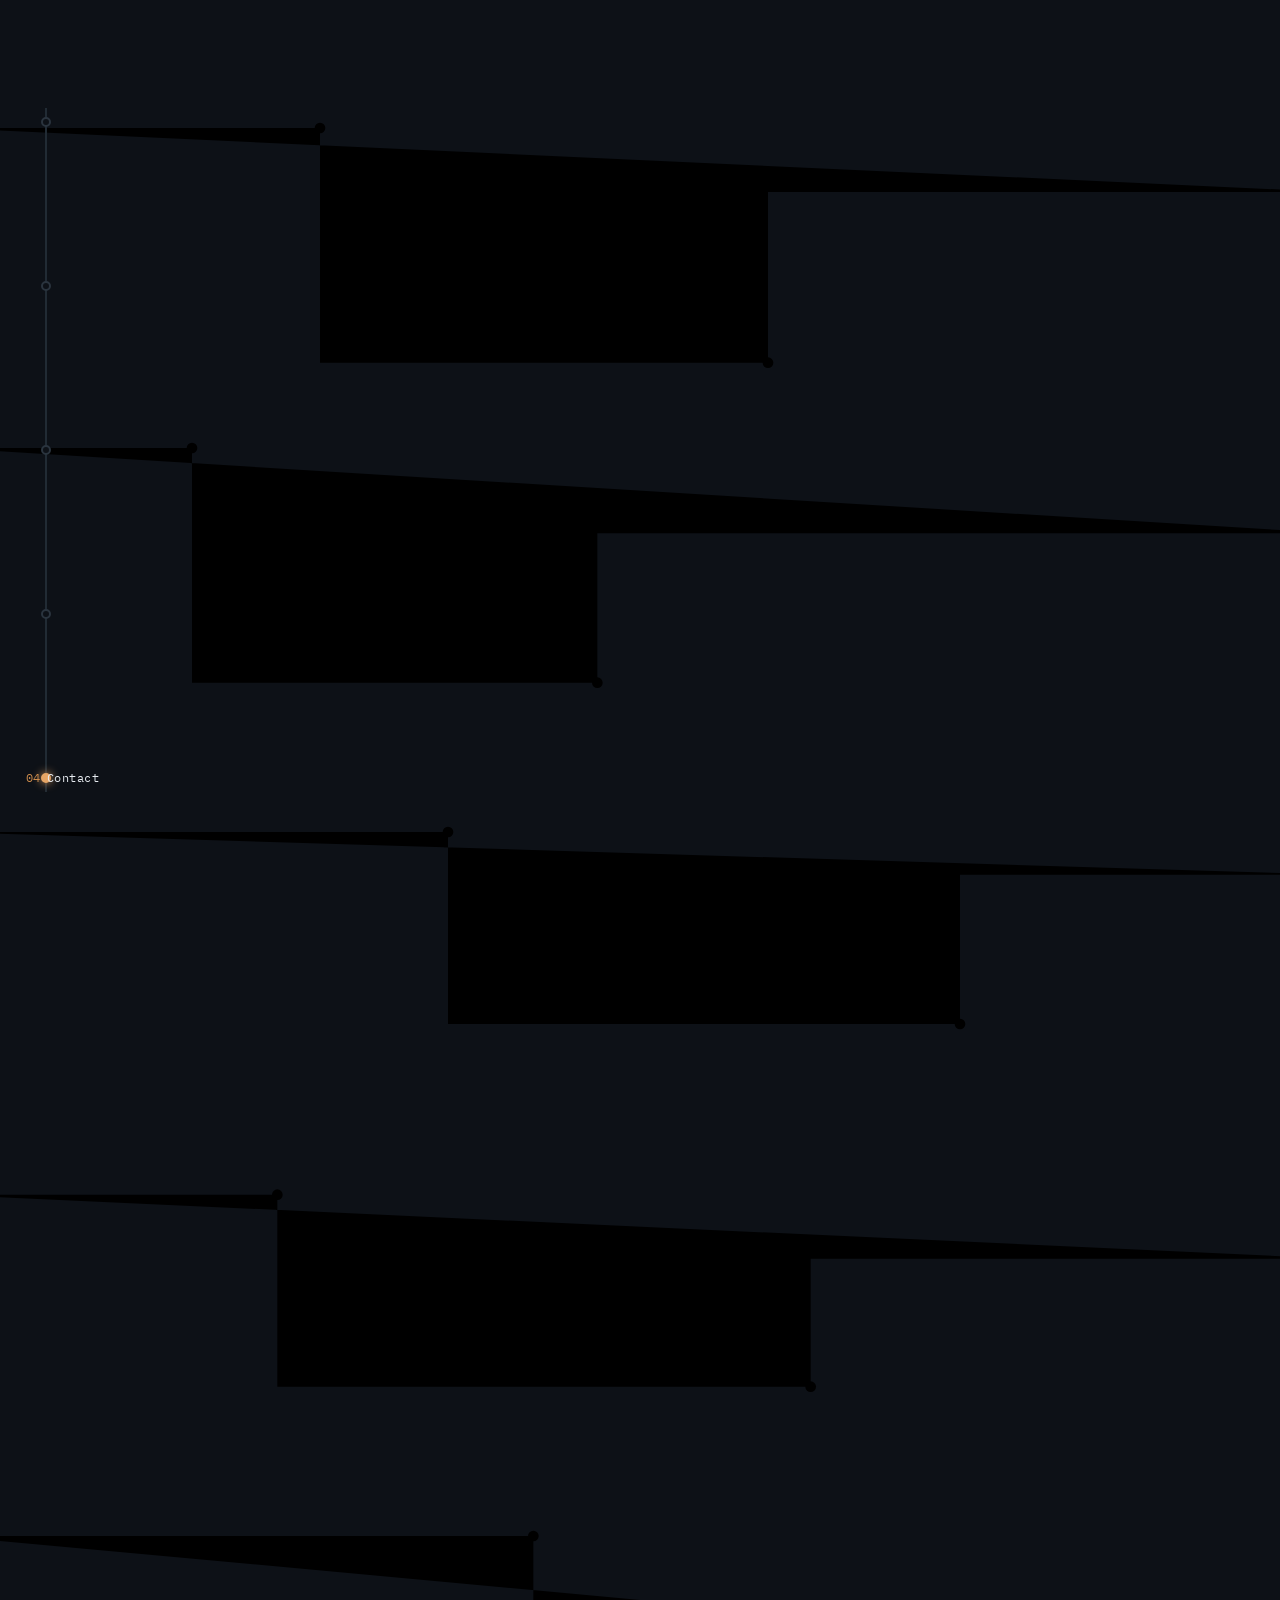
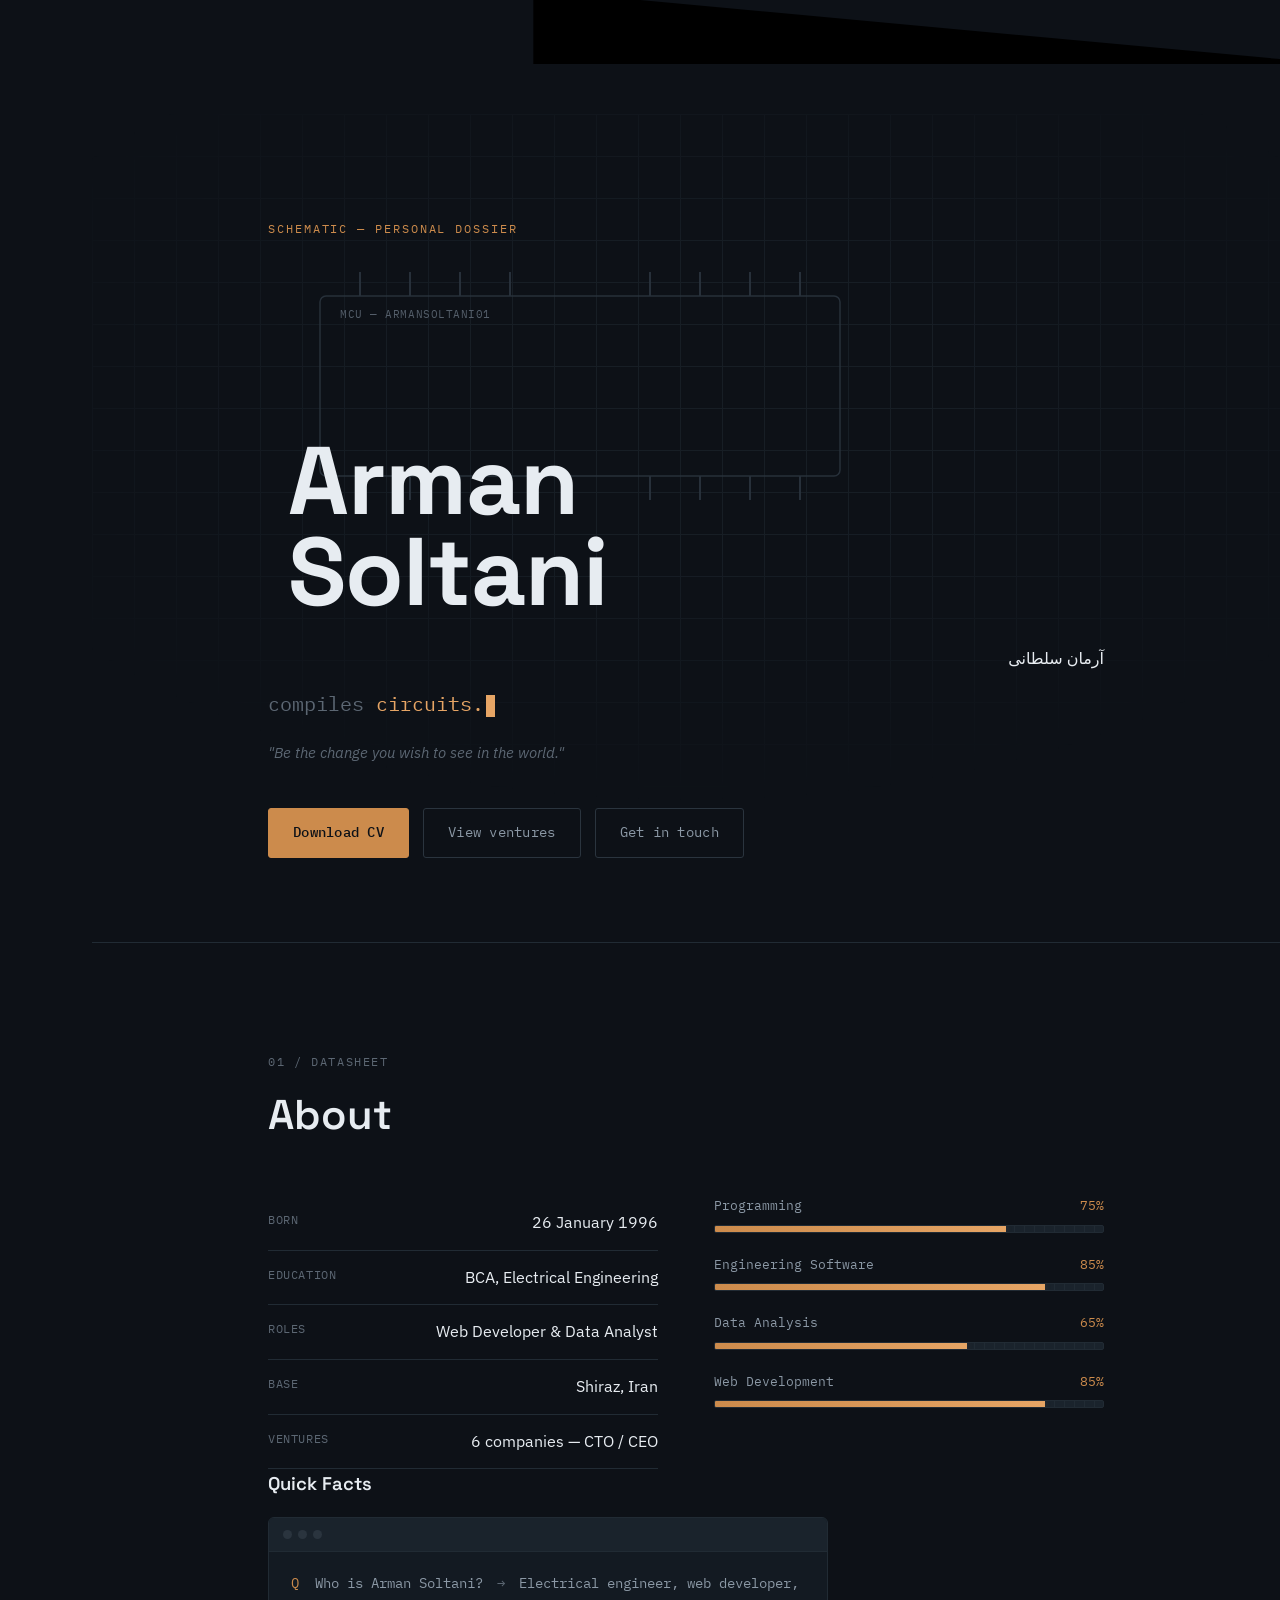
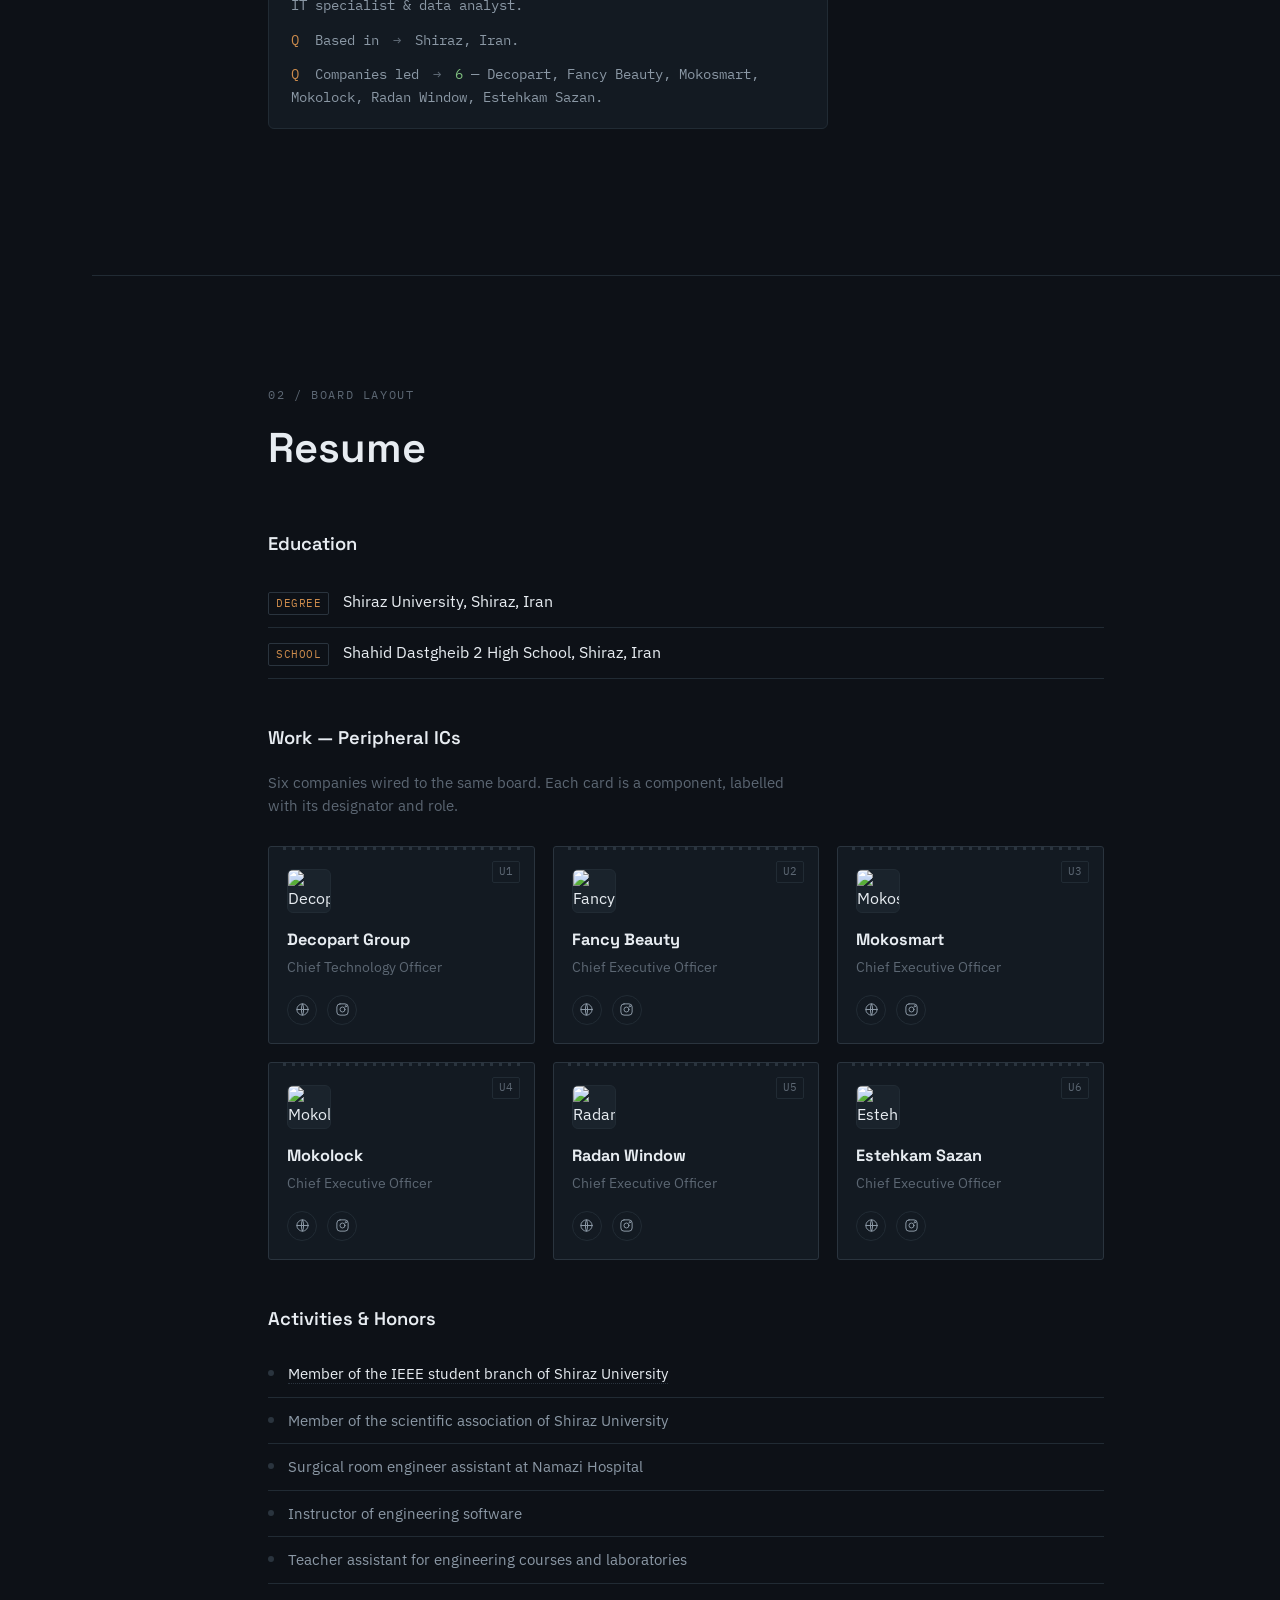
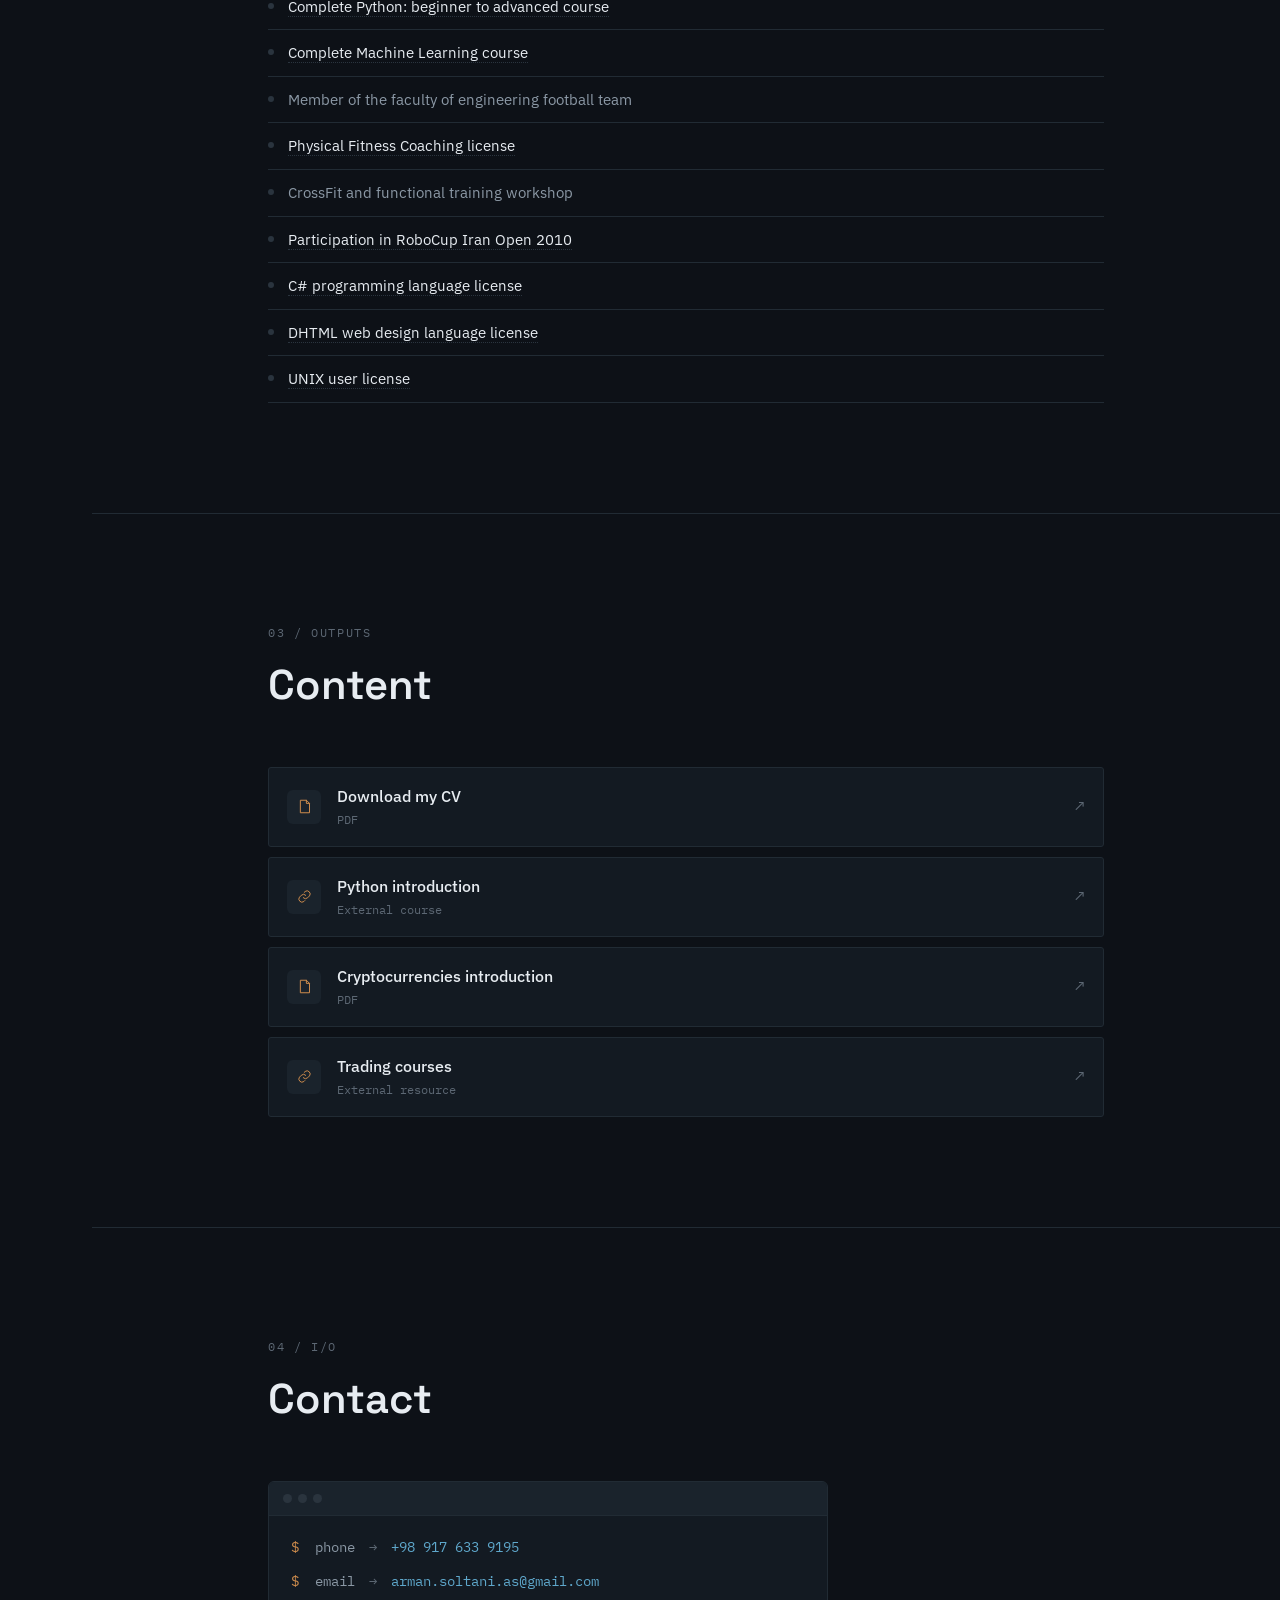
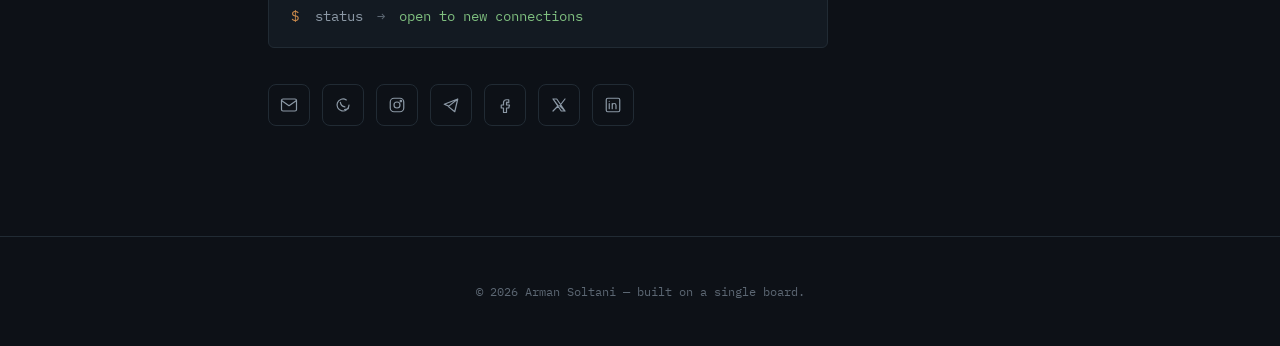
==== commit e2acc8c6: "Update index.html" ====
--- a/index.html
+++ b/index.html
@@ -3,26 +3,27 @@
 <head>
 <meta charset="UTF-8">
 <meta name="viewport" content="width=device-width, initial-scale=1">
-<title>Arman Soltani — Electrical Engineer, Web Developer &amp; Founder</title>
-<meta name="description" content="Arman Soltani is an electrical engineer, web developer and data analyst based in Shiraz, Iran, and founder or CTO of six companies spanning furniture, cosmetics, smart hardware and construction.">
-<meta name="robots" content="index, follow">
+<title>Arman Soltani (آرمان سلطانی) — Electrical Engineer, Web Developer &amp; IT Specialist</title>
+<meta name="description" content="Arman Soltani (آرمان سلطانی) is an electrical engineer, web developer, IT specialist and data analyst based in Shiraz, Iran — and founder or CTO of six companies spanning furniture, cosmetics, smart hardware and construction.">
+<meta name="robots" content="index, follow, max-image-preview:large">
 <meta name="theme-color" content="#0d1117">
 <link rel="canonical" href="https://armansoltani.ir/">
 
 <!-- Open Graph -->
 <meta property="og:type" content="profile">
-<meta property="og:title" content="Arman Soltani — Electrical Engineer, Web Developer &amp; Founder">
-<meta property="og:description" content="Electrical engineer, web developer and data analyst. Founder / CTO across six companies in furniture, cosmetics, smart hardware and construction.">
+<meta property="og:title" content="Arman Soltani (آرمان سلطانی) — Electrical Engineer, Web Developer &amp; IT Specialist">
+<meta property="og:description" content="Electrical engineer, web developer, IT specialist and data analyst. Founder / CTO across six companies in furniture, cosmetics, smart hardware and construction.">
 <meta property="og:url" content="https://armansoltani.ir/">
 <meta property="og:image" content="media/tattoo-r-e.jpg">
 <meta property="og:locale" content="en_US">
+<meta property="og:locale:alternate" content="fa_IR">
 
 <!-- Twitter -->
 <meta name="twitter:card" content="summary">
-<meta name="twitter:title" content="Arman Soltani — Electrical Engineer, Web Developer &amp; Founder">
-<meta name="twitter:description" content="Electrical engineer, web developer and data analyst. Founder / CTO across six companies in furniture, cosmetics, smart hardware and construction.">
+<meta name="twitter:title" content="Arman Soltani (آرمان سلطانی) — Electrical Engineer, Web Developer &amp; IT Specialist">
+<meta name="twitter:description" content="Electrical engineer, web developer, IT specialist and data analyst. Founder / CTO across six companies in furniture, cosmetics, smart hardware and construction.">
 <meta name="twitter:image" content="media/tattoo-r-e.jpg">
-  
+
 <meta name="google-site-verification" content="JYGUjDXirtRHjT8ddNB2Ey3xAT3e1QcO-ad1OT19aW8" />
 
 <link rel="icon" type="image/x-icon" href="media/tattoo-r-e.jpg">
@@ -30,15 +31,19 @@
 <link rel="preconnect" href="https://fonts.gstatic.com" crossorigin>
 <link href="https://fonts.googleapis.com/css2?family=Space+Grotesk:wght@500;600;700&family=IBM+Plex+Sans:wght@400;500;600&family=IBM+Plex+Mono:wght@400;500&display=swap" rel="stylesheet">
 <link rel="stylesheet" href="css/style.css">
-  
+
 <script type="application/ld+json">
 {
   "@context": "https://schema.org",
   "@type": "Person",
   "name": "Arman Soltani",
+  "alternateName": ["آرمان سلطانی", "Arman Sultani"],
+  "description": "Arman Soltani is an electrical engineer, web developer, IT specialist and data analyst based in Shiraz, Iran, and founder or CTO of six companies.",
   "url": "https://armansoltani.ir/",
   "image": "https://armansoltani.ir/media/tattoo-r-e.jpg",
-  "jobTitle": "Web Developer & Data Analyst",
+  "jobTitle": ["Electrical Engineer", "Web Developer", "IT Specialist", "Data Analyst", "Entrepreneur"],
+  "knowsAbout": ["Electrical Engineering", "Web Development", "Information Technology", "Data Analysis", "Machine Learning", "Business Management"],
+  "knowsLanguage": ["en", "fa"],
   "birthDate": "1996-01-26",
   "email": "mailto:arman.soltani.as@gmail.com",
   "telephone": "+989176339195",
@@ -68,8 +73,73 @@
   ]
 }
 </script>
+
+<script type="application/ld+json">
+{
+  "@context": "https://schema.org",
+  "@type": "FAQPage",
+  "mainEntity": [
+    {
+      "@type": "Question",
+      "name": "Who is Arman Soltani?",
+      "acceptedAnswer": {
+        "@type": "Answer",
+        "text": "Arman Soltani (آرمان سلطانی) is an electrical engineer, web developer, IT specialist and data analyst from Shiraz, Iran, born 26 January 1996, with a BCA in electrical engineering from Shiraz University."
+      }
+    },
+    {
+      "@type": "Question",
+      "name": "What does Arman Soltani do?",
+      "acceptedAnswer": {
+        "@type": "Answer",
+        "text": "He works as a web developer, IT specialist and data analyst, and leads six companies as founder, CEO or CTO across furniture manufacturing, cosmetics, smart hardware and construction."
+      }
+    },
+    {
+      "@type": "Question",
+      "name": "Which companies does Arman Soltani lead?",
+      "acceptedAnswer": {
+        "@type": "Answer",
+        "text": "He is Chief Technology Officer of Decopart Group and Chief Executive Officer of Fancy Beauty, Mokosmart, Mokolock, Radan Window and Estehkam Sazan."
+      }
+    },
+    {
+      "@type": "Question",
+      "name": "Where is Arman Soltani based?",
+      "acceptedAnswer": {
+        "@type": "Answer",
+        "text": "Arman Soltani is based in Shiraz, Iran."
+      }
+    }
+  ]
+}
+</script>
 </head>
 <body>
+
+<!-- Ambient board watermark: fixed, low-opacity conceptual artwork behind all content -->
+<div class="board-bg" aria-hidden="true">
+  <svg viewBox="0 0 1200 1600" preserveAspectRatio="xMidYMin slice" xmlns="http://www.w3.org/2000/svg">
+    <g class="board-bg__traces">
+      <path d="M -50 120 H 300 V 340 H 720 V 180 H 1250"></path>
+      <path d="M -50 420 H 180 V 640 H 560 V 500 H 1250"></path>
+      <path d="M -50 780 H 420 V 960 H 900 V 820 H 1250"></path>
+      <path d="M -50 1120 H 260 V 1300 H 760 V 1180 H 1250"></path>
+      <path d="M -50 1440 H 500 V 1560 H 1250"></path>
+    </g>
+    <g class="board-bg__vias">
+      <circle cx="300" cy="120" r="5"></circle>
+      <circle cx="720" cy="340" r="5"></circle>
+      <circle cx="180" cy="420" r="5"></circle>
+      <circle cx="560" cy="640" r="5"></circle>
+      <circle cx="420" cy="780" r="5"></circle>
+      <circle cx="900" cy="960" r="5"></circle>
+      <circle cx="260" cy="1120" r="5"></circle>
+      <circle cx="760" cy="1300" r="5"></circle>
+      <circle cx="500" cy="1440" r="5"></circle>
+    </g>
+  </svg>
+</div>
 
 <!-- Mobile scroll-progress rail -->
 <div class="mobile-rail" aria-hidden="true"><div class="mobile-rail__fill" id="mobileRailFill"></div></div>
@@ -122,7 +192,7 @@
 
   <!-- ============ HERO ============ -->
   <header class="hero" id="home">
-    <div class="hero__grid" aria-hidden="true"></div>
+    <div class="hero__grid" data-speed="0.15" aria-hidden="true"></div>
     <div class="hero__inner">
       <p class="eyebrow">SCHEMATIC — PERSONAL DOSSIER</p>
 
@@ -132,27 +202,28 @@
           <text x="80" y="52" class="chip-label">MCU — ARMAN&#8203;SOLTANI&#8203;01</text>
           <!-- top pins -->
           <g class="chip-pins">
-            <line x1="100" y1="30" x2="100" y2="6"></line>
-            <line x1="150" y1="30" x2="150" y2="6"></line>
-            <line x1="200" y1="30" x2="200" y2="6"></line>
-            <line x1="250" y1="30" x2="250" y2="6"></line>
-            <line x1="390" y1="30" x2="390" y2="6"></line>
-            <line x1="440" y1="30" x2="440" y2="6"></line>
-            <line x1="490" y1="30" x2="490" y2="6"></line>
-            <line x1="540" y1="30" x2="540" y2="6"></line>
+            <line x1="100" y1="30" x2="100" y2="6" style="--d:0s"></line>
+            <line x1="150" y1="30" x2="150" y2="6" style="--d:.4s"></line>
+            <line x1="200" y1="30" x2="200" y2="6" style="--d:.8s"></line>
+            <line x1="250" y1="30" x2="250" y2="6" style="--d:1.2s"></line>
+            <line x1="390" y1="30" x2="390" y2="6" style="--d:.2s"></line>
+            <line x1="440" y1="30" x2="440" y2="6" style="--d:.6s"></line>
+            <line x1="490" y1="30" x2="490" y2="6" style="--d:1s"></line>
+            <line x1="540" y1="30" x2="540" y2="6" style="--d:1.4s"></line>
             <!-- bottom pins -->
-            <line x1="100" y1="210" x2="100" y2="234"></line>
-            <line x1="150" y1="210" x2="150" y2="234"></line>
-            <line x1="200" y1="210" x2="200" y2="234"></line>
-            <line x1="250" y1="210" x2="250" y2="234"></line>
-            <line x1="390" y1="210" x2="390" y2="234"></line>
-            <line x1="440" y1="210" x2="440" y2="234"></line>
-            <line x1="490" y1="210" x2="490" y2="234"></line>
-            <line x1="540" y1="210" x2="540" y2="234"></line>
+            <line x1="100" y1="210" x2="100" y2="234" style="--d:.3s"></line>
+            <line x1="150" y1="210" x2="150" y2="234" style="--d:.7s"></line>
+            <line x1="200" y1="210" x2="200" y2="234" style="--d:1.1s"></line>
+            <line x1="250" y1="210" x2="250" y2="234" style="--d:1.5s"></line>
+            <line x1="390" y1="210" x2="390" y2="234" style="--d:.1s"></line>
+            <line x1="440" y1="210" x2="440" y2="234" style="--d:.5s"></line>
+            <line x1="490" y1="210" x2="490" y2="234" style="--d:.9s"></line>
+            <line x1="540" y1="210" x2="540" y2="234" style="--d:1.3s"></line>
           </g>
         </svg>
 
         <h1 class="hero__name">Arman<br>Soltani</h1>
+        <p class="hero__name-fa" lang="fa" dir="rtl">آرمان سلطانی</p>
       </div>
 
       <p class="hero__typewriter">
@@ -178,8 +249,8 @@
   <!-- ============ ABOUT ============ -->
   <section class="section" id="about" aria-labelledby="about-h">
     <div class="section__inner">
-      <!-- <p class="section__eyebrow">01 / DATASHEET</p> -->
-      <h2 id="about-h" class="section__title">About</h2>
+      <p class="section__eyebrow reveal">01 / DATASHEET</p>
+      <h2 id="about-h" class="section__title reveal">About</h2>
 
       <div class="datasheet">
         <dl class="spec-list">
@@ -209,14 +280,24 @@
           </div>
         </div>
       </div>
+
+      <h3 class="subhead reveal">Quick Facts</h3>
+      <div class="terminal reveal">
+        <div class="terminal__bar"><span></span><span></span><span></span></div>
+        <div class="terminal__body">
+          <p><span class="t-prompt">Q</span> Who is Arman Soltani? <span class="t-arrow">→</span> Electrical engineer, web developer, IT specialist &amp; data analyst.</p>
+          <p><span class="t-prompt">Q</span> Based in <span class="t-arrow">→</span> Shiraz, Iran.</p>
+          <p><span class="t-prompt">Q</span> Companies led <span class="t-arrow">→</span> <span class="t-ok">6</span> — Decopart, Fancy Beauty, Mokosmart, Mokolock, Radan Window, Estehkam Sazan.</p>
+        </div>
+      </div>
     </div>
   </section>
 
   <!-- ============ RESUME ============ -->
   <section class="section" id="resume" aria-labelledby="resume-h">
     <div class="section__inner">
-      <!-- <p class="section__eyebrow">02 / BOARD LAYOUT</p> -->
-      <h2 id="resume-h" class="section__title">Resume</h2>
+      <p class="section__eyebrow reveal">02 / BOARD LAYOUT</p>
+      <h2 id="resume-h" class="section__title reveal">Resume</h2>
 
       <h3 class="subhead">Education</h3>
       <ul class="edu-list">
@@ -224,12 +305,12 @@
         <li><span class="edu-tag">SCHOOL</span>Shahid Dastgheib 2 High School, Shiraz, Iran</li>
       </ul>
 
-      <h3 class="subhead">Work</h3>
-      <p class="board-note">Each card is a company, labelled with its designator and role.</p>
+      <h3 class="subhead">Work — Peripheral ICs</h3>
+      <p class="board-note">Six companies wired to the same board. Each card is a component, labelled with its designator and role.</p>
 
       <div class="ic-grid">
 
-        <article class="ic-card">
+        <article class="ic-card reveal">
           <span class="ic-card__designator">U1</span>
           <div class="ic-card__logo"><img src="media/Logo Decopart.png" alt="Decopart Group logo" loading="lazy"></div>
           <h4 class="ic-card__name">Decopart Group</h4>
@@ -240,7 +321,7 @@
           </div>
         </article>
 
-        <article class="ic-card">
+        <article class="ic-card reveal">
           <span class="ic-card__designator">U2</span>
           <div class="ic-card__logo"><img src="media/Logo FancyBeauty.PNG" alt="Fancy Beauty logo" loading="lazy"></div>
           <h4 class="ic-card__name">Fancy Beauty</h4>
@@ -251,44 +332,44 @@
           </div>
         </article>
 
-        <article class="ic-card">
+        <article class="ic-card reveal">
           <span class="ic-card__designator">U3</span>
           <div class="ic-card__logo"><img src="media/Logo Mokosmart.png" alt="Mokosmart logo" loading="lazy"></div>
           <h4 class="ic-card__name">Mokosmart</h4>
-          <p class="ic-card__role">IT Specialist</p>
+          <p class="ic-card__role">Chief Executive Officer</p>
           <div class="ic-card__links">
             <a href="https://mokosmart.ir/" target="_blank" rel="noopener" aria-label="Mokosmart website"><svg viewBox="0 0 24 24" class="ic"><circle cx="12" cy="12" r="9"></circle><path d="M3 12h18M12 3c2.5 3 2.5 15 0 18M12 3c-2.5 3-2.5 15 0 18"></path></svg></a>
             <a href="https://armansoltani.ir/" target="_blank" rel="noopener" aria-label="Mokosmart on Instagram"><svg viewBox="0 0 24 24" class="ic"><rect x="3" y="3" width="18" height="18" rx="5"></rect><circle cx="12" cy="12" r="4"></circle><circle cx="17.2" cy="6.8" r="1"></circle></svg></a>
           </div>
         </article>
 
-        <article class="ic-card">
+        <article class="ic-card reveal">
           <span class="ic-card__designator">U4</span>
           <div class="ic-card__logo"><img src="media/Logo Mokolock.png" alt="Mokolock logo" loading="lazy"></div>
           <h4 class="ic-card__name">Mokolock</h4>
-          <p class="ic-card__role">IT Specialistr</p>
+          <p class="ic-card__role">Chief Executive Officer</p>
           <div class="ic-card__links">
             <a href="https://mokolock.com/" target="_blank" rel="noopener" aria-label="Mokolock website"><svg viewBox="0 0 24 24" class="ic"><circle cx="12" cy="12" r="9"></circle><path d="M3 12h18M12 3c2.5 3 2.5 15 0 18M12 3c-2.5 3-2.5 15 0 18"></path></svg></a>
             <a href="https://armansoltani.ir/" target="_blank" rel="noopener" aria-label="Mokolock on Instagram"><svg viewBox="0 0 24 24" class="ic"><rect x="3" y="3" width="18" height="18" rx="5"></rect><circle cx="12" cy="12" r="4"></circle><circle cx="17.2" cy="6.8" r="1"></circle></svg></a>
           </div>
         </article>
 
-        <article class="ic-card">
+        <article class="ic-card reveal">
           <span class="ic-card__designator">U5</span>
           <div class="ic-card__logo"><img src="media/Logo RadanWin.png" alt="Radan Window logo" loading="lazy"></div>
           <h4 class="ic-card__name">Radan Window</h4>
-          <p class="ic-card__role">Web Developer</p>
+          <p class="ic-card__role">Chief Executive Officer</p>
           <div class="ic-card__links">
             <a href="https://radanwin.ir/" target="_blank" rel="noopener" aria-label="Radan Window website"><svg viewBox="0 0 24 24" class="ic"><circle cx="12" cy="12" r="9"></circle><path d="M3 12h18M12 3c2.5 3 2.5 15 0 18M12 3c-2.5 3-2.5 15 0 18"></path></svg></a>
             <a href="https://www.instagram.com/radanwin.co" target="_blank" rel="noopener" aria-label="Radan Window on Instagram"><svg viewBox="0 0 24 24" class="ic"><rect x="3" y="3" width="18" height="18" rx="5"></rect><circle cx="12" cy="12" r="4"></circle><circle cx="17.2" cy="6.8" r="1"></circle></svg></a>
           </div>
         </article>
 
-        <article class="ic-card">
+        <article class="ic-card reveal">
           <span class="ic-card__designator">U6</span>
           <div class="ic-card__logo"><img src="media/Logo Estehkam.png" alt="Estehkam Sazan logo" loading="lazy"></div>
           <h4 class="ic-card__name">Estehkam Sazan</h4>
-          <p class="ic-card__role">Web Developer</p>
+          <p class="ic-card__role">Chief Executive Officer</p>
           <div class="ic-card__links">
             <a href="https://estehkam.co.com/" target="_blank" rel="noopener" aria-label="Estehkam Sazan website"><svg viewBox="0 0 24 24" class="ic"><circle cx="12" cy="12" r="9"></circle><path d="M3 12h18M12 3c2.5 3 2.5 15 0 18M12 3c-2.5 3-2.5 15 0 18"></path></svg></a>
             <a href="https://www.instagram.com/estehkamsazan.co" target="_blank" rel="noopener" aria-label="Estehkam Sazan on Instagram"><svg viewBox="0 0 24 24" class="ic"><rect x="3" y="3" width="18" height="18" rx="5"></rect><circle cx="12" cy="12" r="4"></circle><circle cx="17.2" cy="6.8" r="1"></circle></svg></a>
@@ -320,11 +401,11 @@
   <!-- ============ CONTENT / DOWNLOADS ============ -->
   <section class="section" id="download" aria-labelledby="download-h">
     <div class="section__inner">
-      <!-- <p class="section__eyebrow">03 / OUTPUTS</p> -->
-      <h2 id="download-h" class="section__title">Content</h2>
+      <p class="section__eyebrow reveal">03 / OUTPUTS</p>
+      <h2 id="download-h" class="section__title reveal">Content</h2>
 
       <div class="resource-list">
-        <a class="resource" href="document/Arman%20Soltani%20-%20CV.pdf" target="_blank" rel="noopener">
+        <a class="resource reveal" href="document/Arman%20Soltani%20-%20CV.pdf" target="_blank" rel="noopener">
           <span class="resource__icon"><svg viewBox="0 0 24 24" class="ic"><path d="M6 2h9l5 5v15H6z"></path><path d="M15 2v5h5"></path></svg></span>
           <span class="resource__text">
             <span class="resource__title">Download my CV</span>
@@ -332,7 +413,7 @@
           </span>
           <span class="resource__go">↗</span>
         </a>
-        <a class="resource" href="https://www.py4e.com/lessons" target="_blank" rel="noopener">
+        <a class="resource reveal" href="https://www.py4e.com/lessons" target="_blank" rel="noopener">
           <span class="resource__icon"><svg viewBox="0 0 24 24" class="ic"><path d="M10 14a5 5 0 007 0l3-3a5 5 0 00-7-7l-1.5 1.5"></path><path d="M14 10a5 5 0 00-7 0l-3 3a5 5 0 007 7l1.5-1.5"></path></svg></span>
           <span class="resource__text">
             <span class="resource__title">Python introduction</span>
@@ -340,7 +421,7 @@
           </span>
           <span class="resource__go">↗</span>
         </a>
-        <a class="resource" href="content/crypto%20by%20Arman.pdf" target="_blank" rel="noopener">
+        <a class="resource reveal" href="content/crypto%20by%20Arman.pdf" target="_blank" rel="noopener">
           <span class="resource__icon"><svg viewBox="0 0 24 24" class="ic"><path d="M6 2h9l5 5v15H6z"></path><path d="M15 2v5h5"></path></svg></span>
           <span class="resource__text">
             <span class="resource__title">Cryptocurrencies introduction</span>
@@ -348,7 +429,7 @@
           </span>
           <span class="resource__go">↗</span>
         </a>
-        <a class="resource" href="https://kohanfx.com/category/learning/" target="_blank" rel="noopener">
+        <a class="resource reveal" href="https://kohanfx.com/category/learning/" target="_blank" rel="noopener">
           <span class="resource__icon"><svg viewBox="0 0 24 24" class="ic"><path d="M10 14a5 5 0 007 0l3-3a5 5 0 00-7-7l-1.5 1.5"></path><path d="M14 10a5 5 0 00-7 0l-3 3a5 5 0 007 7l1.5-1.5"></path></svg></span>
           <span class="resource__text">
             <span class="resource__title">Trading courses</span>
@@ -363,10 +444,10 @@
   <!-- ============ CONTACT ============ -->
   <section class="section" id="contact" aria-labelledby="contact-h">
     <div class="section__inner">
-      <!-- <p class="section__eyebrow">04 / I/O</p> -->
-      <h2 id="contact-h" class="section__title">Contact</h2>
-
-      <div class="terminal">
+      <p class="section__eyebrow reveal">04 / I/O</p>
+      <h2 id="contact-h" class="section__title reveal">Contact</h2>
+
+      <div class="terminal reveal">
         <div class="terminal__bar"><span></span><span></span><span></span></div>
         <div class="terminal__body">
           <p><span class="t-prompt">$</span> phone <span class="t-arrow">→</span> <a href="tel:+989176339195">+98 917 633 9195</a></p>
@@ -375,7 +456,7 @@
         </div>
       </div>
 
-      <div class="social-row" aria-label="Social links">
+      <div class="social-row reveal" aria-label="Social links">
         <a href="mailto:arman.soltani.as@gmail.com" aria-label="Email"><svg viewBox="0 0 24 24" class="ic"><rect x="2" y="4" width="20" height="16" rx="2"></rect><path d="M2 6l10 7 10-7"></path></svg></a>
         <a href="https://wa.me/+989176339195" target="_blank" rel="noopener" aria-label="WhatsApp"><svg viewBox="0 0 24 24" class="ic"><path d="M20 12a8 8 0 11-3.6-6.7M20 12l-1 5-5 1"></path><path d="M8.5 8.5c.5 3 3 5.5 6 6"></path></svg></a>
         <a href="https://www.instagram.com/arman_sltn" target="_blank" rel="noopener" aria-label="Instagram"><svg viewBox="0 0 24 24" class="ic"><rect x="3" y="3" width="18" height="18" rx="5"></rect><circle cx="12" cy="12" r="4"></circle><circle cx="17.2" cy="6.8" r="1"></circle></svg></a>
@@ -390,7 +471,7 @@
 </main>
 
 <footer class="site-footer">
-  <p>&copy; <span id="year"></span> Arman Soltani</p>
+  <p>&copy; <span id="year"></span> Arman Soltani — built on a single board.</p>
 </footer>
 
 <script src="js/main.js"></script>
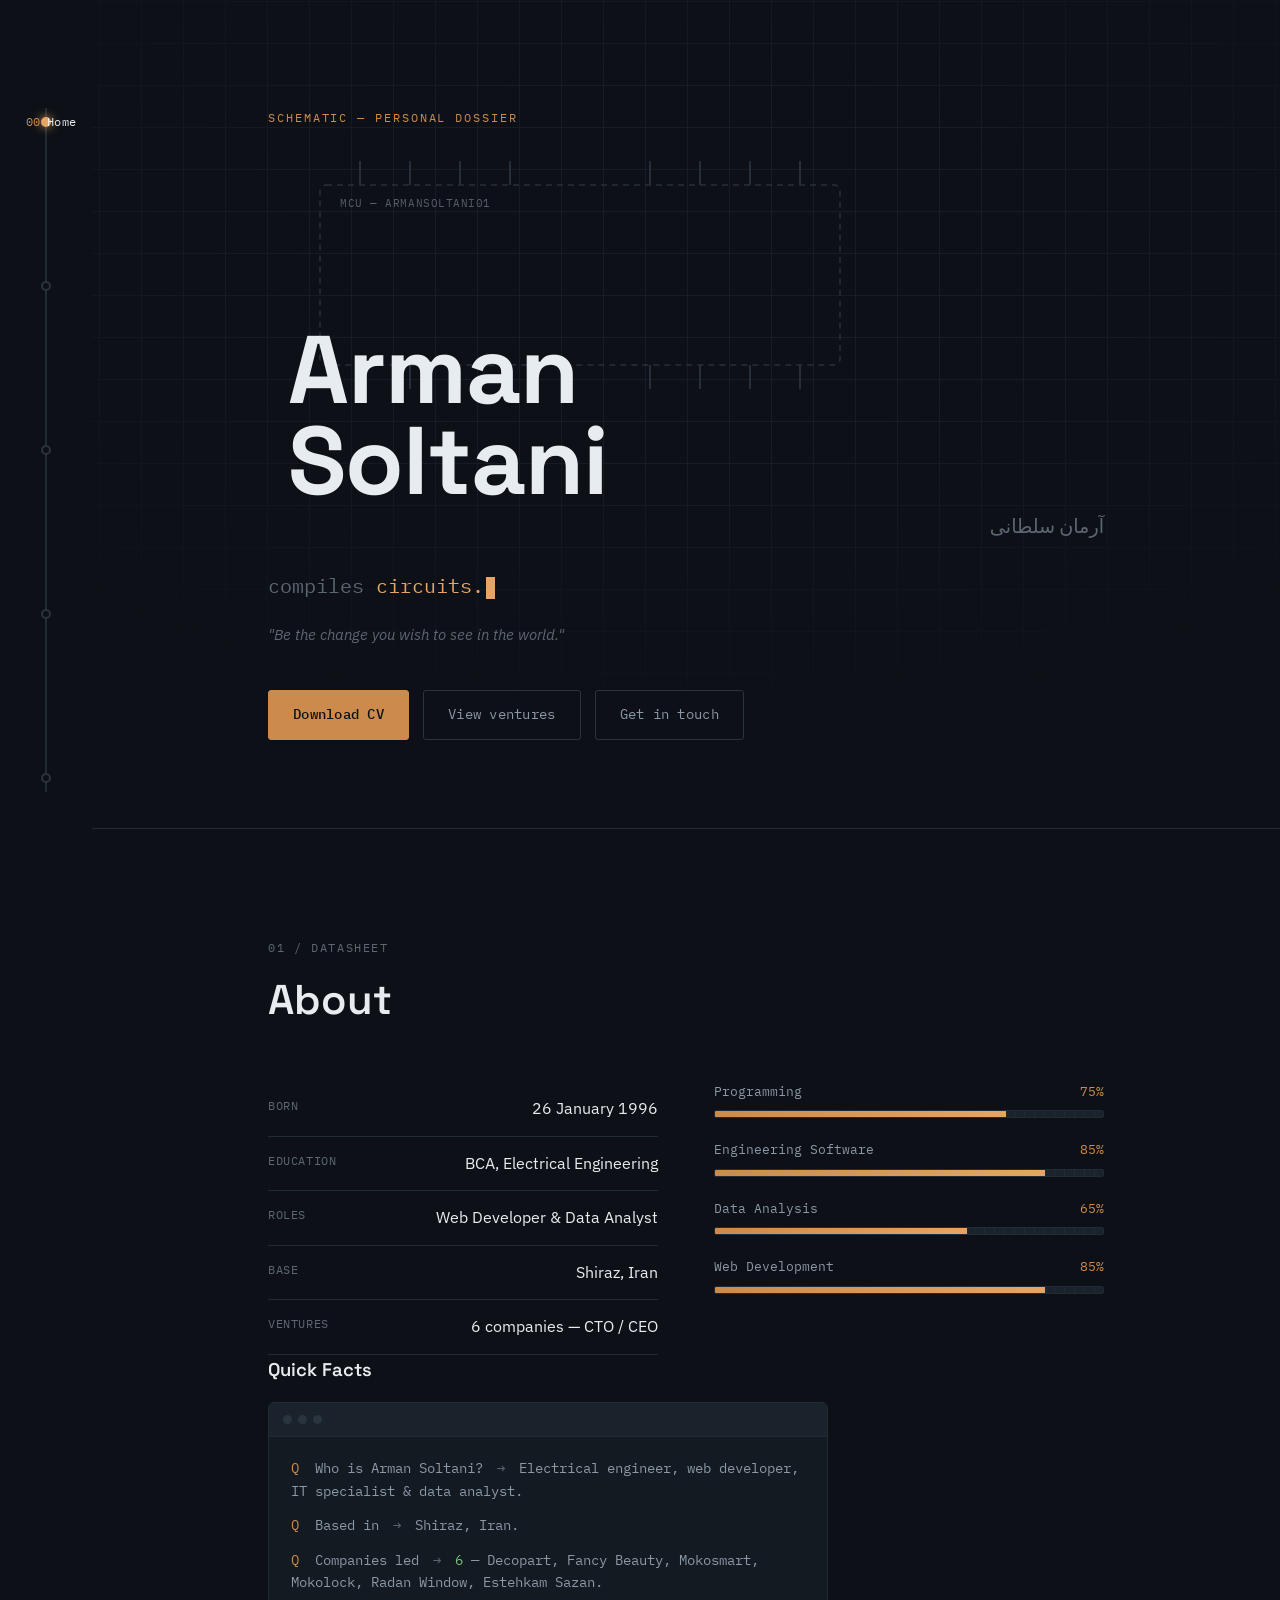
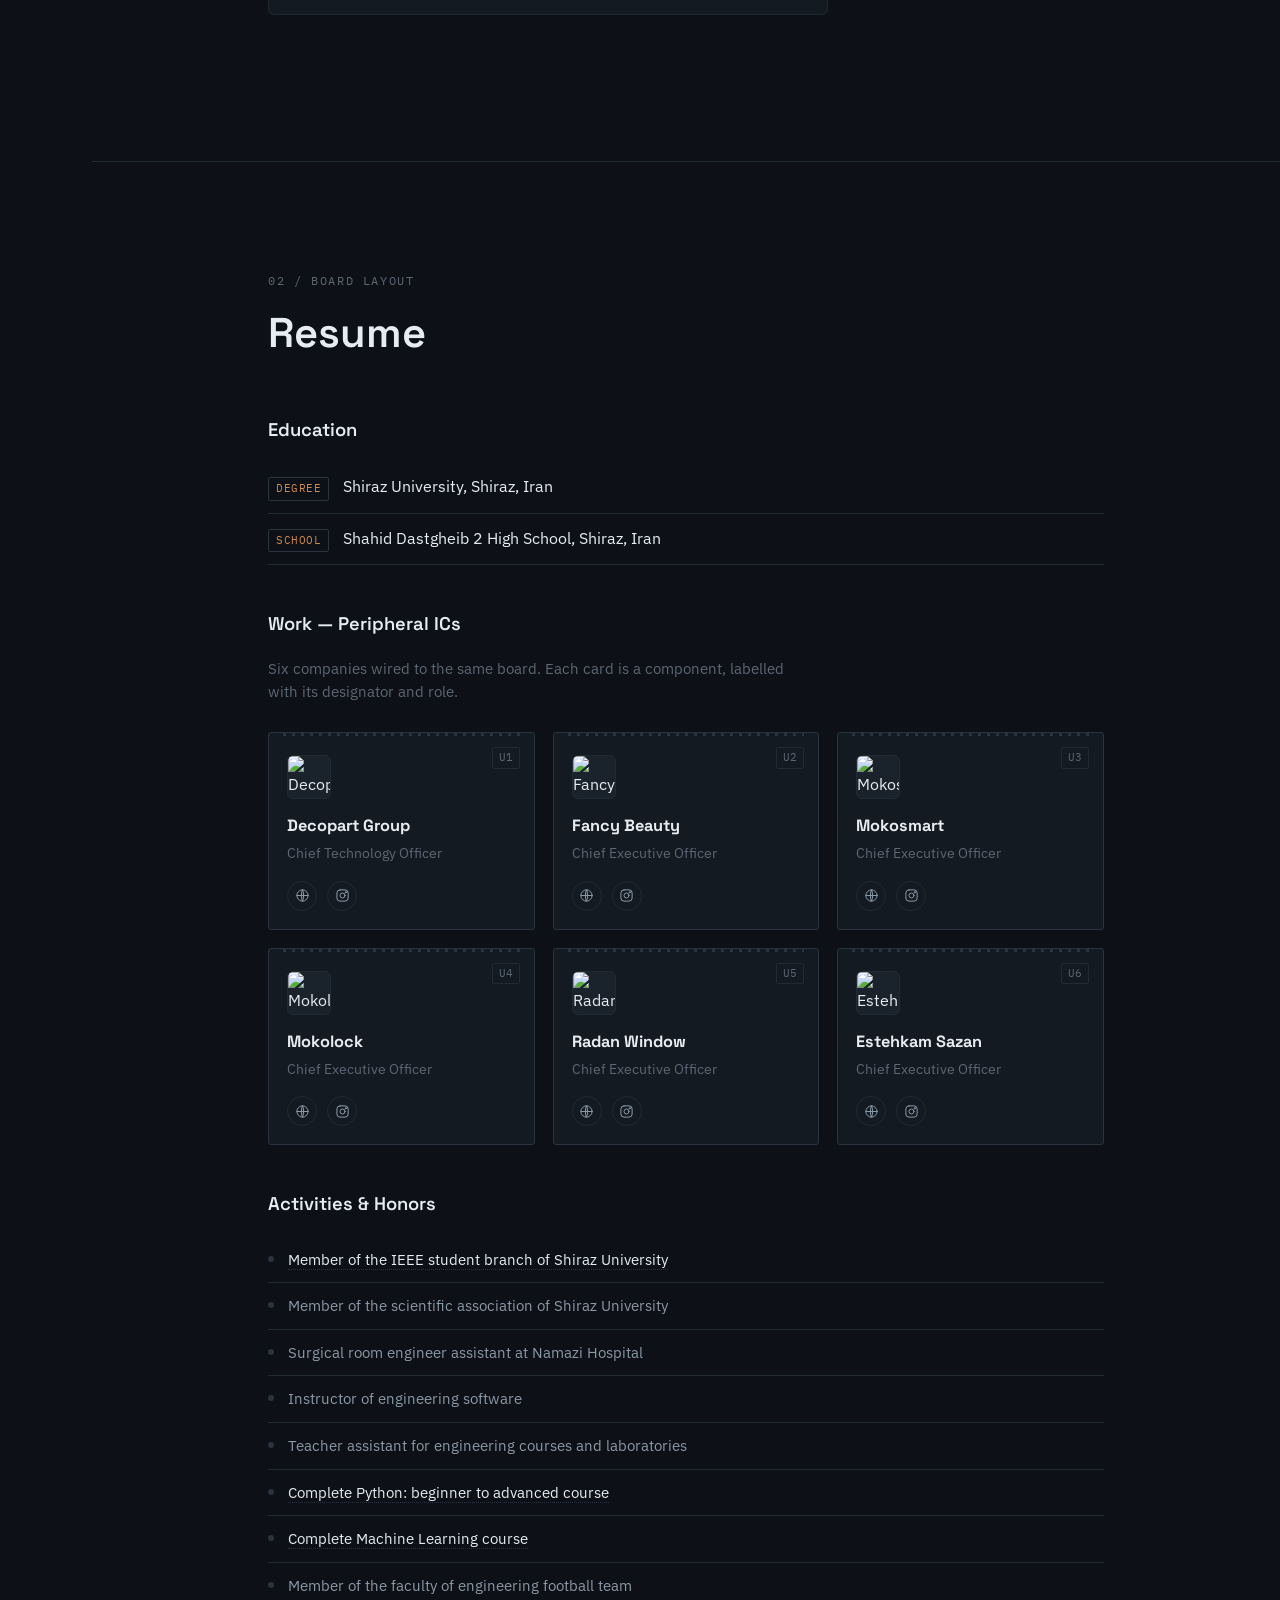
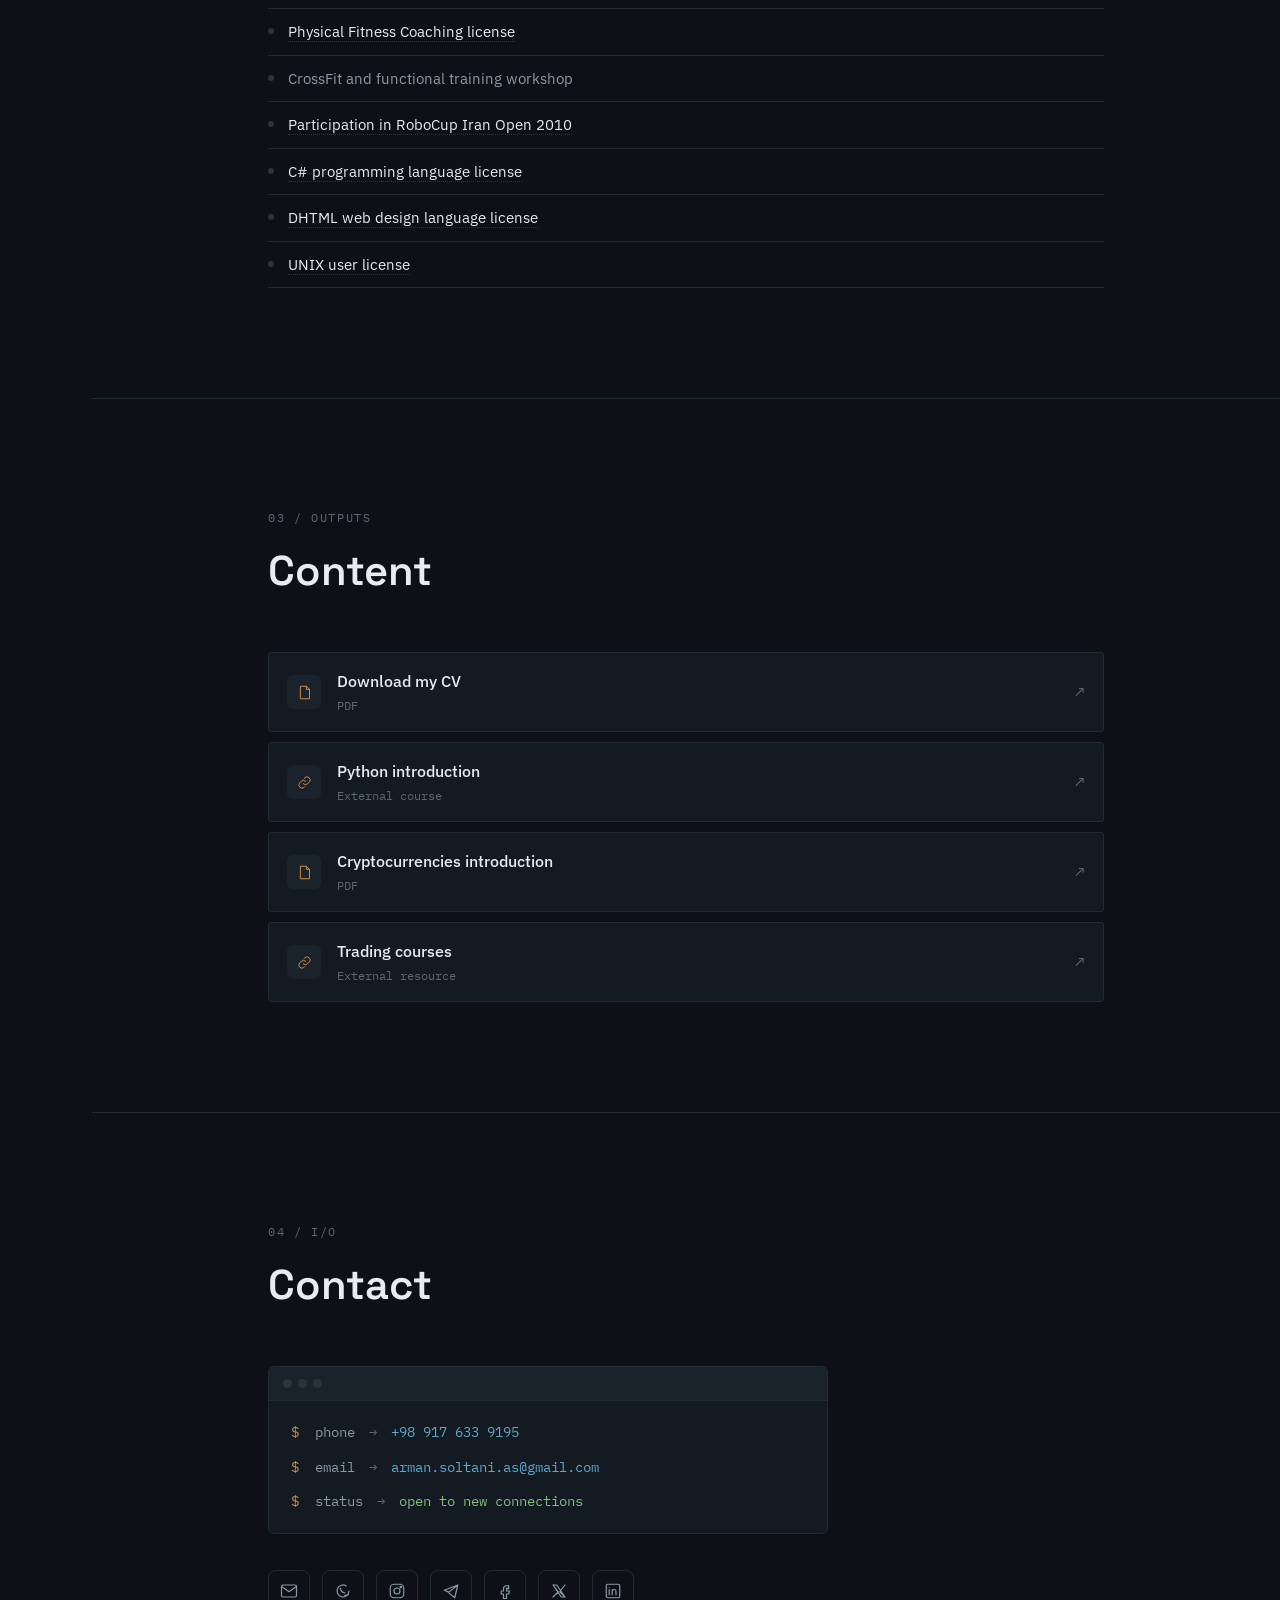
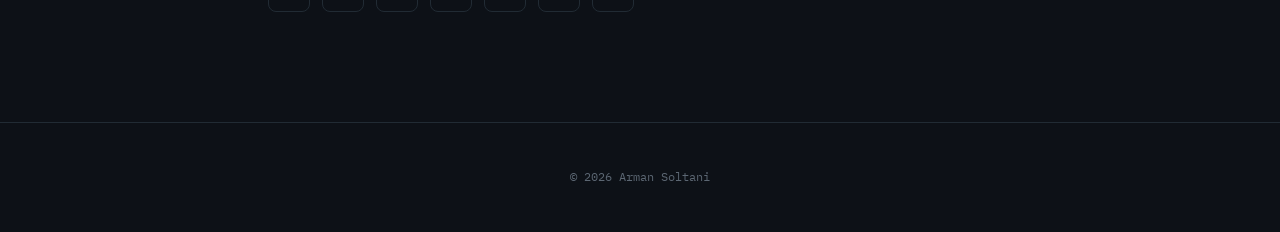
==== commit 331cbfac: "Update index.html" ====
--- a/index.html
+++ b/index.html
@@ -117,29 +117,6 @@
 </head>
 <body>
 
-<!-- Ambient board watermark: fixed, low-opacity conceptual artwork behind all content -->
-<div class="board-bg" aria-hidden="true">
-  <svg viewBox="0 0 1200 1600" preserveAspectRatio="xMidYMin slice" xmlns="http://www.w3.org/2000/svg">
-    <g class="board-bg__traces">
-      <path d="M -50 120 H 300 V 340 H 720 V 180 H 1250"></path>
-      <path d="M -50 420 H 180 V 640 H 560 V 500 H 1250"></path>
-      <path d="M -50 780 H 420 V 960 H 900 V 820 H 1250"></path>
-      <path d="M -50 1120 H 260 V 1300 H 760 V 1180 H 1250"></path>
-      <path d="M -50 1440 H 500 V 1560 H 1250"></path>
-    </g>
-    <g class="board-bg__vias">
-      <circle cx="300" cy="120" r="5"></circle>
-      <circle cx="720" cy="340" r="5"></circle>
-      <circle cx="180" cy="420" r="5"></circle>
-      <circle cx="560" cy="640" r="5"></circle>
-      <circle cx="420" cy="780" r="5"></circle>
-      <circle cx="900" cy="960" r="5"></circle>
-      <circle cx="260" cy="1120" r="5"></circle>
-      <circle cx="760" cy="1300" r="5"></circle>
-      <circle cx="500" cy="1440" r="5"></circle>
-    </g>
-  </svg>
-</div>
 
 <!-- Mobile scroll-progress rail -->
 <div class="mobile-rail" aria-hidden="true"><div class="mobile-rail__fill" id="mobileRailFill"></div></div>
@@ -471,7 +448,7 @@
 </main>
 
 <footer class="site-footer">
-  <p>&copy; <span id="year"></span> Arman Soltani — built on a single board.</p>
+  <p>&copy; <span id="year"></span> Arman Soltani</p>
 </footer>
 
 <script src="js/main.js"></script>
--- a/css/style.css
+++ b/css/style.css
@@ -61,13 +61,44 @@
    BACKGROUND GRID TEXTURE (used in hero)
    ========================================================= */
 .hero__grid{
-  position:absolute; inset:0;
+  position:absolute; inset:-10% -10%;
   background-image:
     linear-gradient(var(--border-soft) 1px, transparent 1px),
     linear-gradient(90deg, var(--border-soft) 1px, transparent 1px);
   background-size: 42px 42px;
   mask-image: radial-gradient(ellipse 80% 60% at 50% 35%, black 30%, transparent 80%);
   opacity:0.5;
+  will-change: transform;
+}
+
+/* =========================================================
+   AMBIENT BOARD WATERMARK — conceptual artwork, whole page
+   ========================================================= */
+.board-bg{
+  position:fixed; inset:0; z-index:-1;
+  overflow:hidden; pointer-events:none;
+}
+.board-bg svg{ width:100%; height:100%; }
+.board-bg__traces path{
+  fill:none; stroke:var(--border-soft); stroke-width:1.5;
+  opacity:0.55;
+}
+.board-bg__vias circle{
+  fill:var(--bg); stroke:var(--copper); stroke-width:1.4;
+  opacity:0.35;
+}
+
+/* =========================================================
+   SCROLL-REVEAL
+   ========================================================= */
+.reveal{
+  opacity:0;
+  transform:translateY(22px);
+  transition:opacity .7s cubic-bezier(.16,1,.3,1), transform .7s cubic-bezier(.16,1,.3,1);
+}
+.reveal.in-view{ opacity:1; transform:translateY(0); }
+@media (prefers-reduced-motion: reduce){
+  .reveal{ opacity:1; transform:none; transition:none; }
 }
 
 /* =========================================================
@@ -239,9 +270,27 @@
 }
 .chip-body{
   fill:none; stroke:var(--border); stroke-width:1.5;
+  stroke-dasharray:6 5;
+  animation:current-flow 14s linear infinite;
 }
 .chip-pins line{
   stroke:var(--border); stroke-width:2;
+}
+.chip-pins line{
+  stroke:var(--border);
+  animation:pin-pulse 3.2s ease-in-out infinite;
+  animation-delay:var(--d, 0s);
+}
+@keyframes current-flow{
+  to{ stroke-dashoffset:-220; }
+}
+@keyframes pin-pulse{
+  0%, 80%, 100%{ stroke:var(--border); }
+  90%{ stroke:var(--copper-bright); }
+}
+@media (prefers-reduced-motion: reduce){
+  .chip-body{ animation:none; }
+  .chip-pins line{ animation:none; }
 }
 .chip-label{
   font-family:var(--font-mono); font-size:11px; fill:var(--text-dim);
@@ -255,6 +304,14 @@
   font-size:clamp(3rem, 9vw, 6rem);
   line-height:0.95;
   letter-spacing:-0.01em;
+  margin:0 0 4px;
+  padding-left:20px;
+}
+.hero__name-fa{
+  position:relative; z-index:2;
+  font-family:var(--font-body);
+  font-size:1.2rem;
+  color:var(--text-dim);
   margin:0 0 28px;
   padding-left:20px;
 }
@@ -397,17 +454,31 @@
   border:1px solid var(--border);
   border-radius:var(--radius);
   padding:22px 18px 18px;
-  transition:transform .2s ease, border-color .2s ease, box-shadow .2s ease;
+  overflow:hidden;
+  transform:perspective(800px) rotateX(var(--rx,0)) rotateY(var(--ry,0)) translateY(var(--ty,0));
+  transition:transform .25s ease, border-color .2s ease, box-shadow .2s ease;
 }
 .ic-card::before{
   content:"";
   position:absolute; top:-1px; left:14px; right:14px; height:4px;
   background-image:repeating-linear-gradient(90deg, var(--border) 0 3px, transparent 3px 9px);
+  z-index:1;
+}
+.ic-card::after{
+  content:"";
+  position:absolute; inset:0;
+  background:radial-gradient(220px circle at var(--mx,50%) var(--my,50%), var(--copper-dim), transparent 70%);
+  opacity:0; transition:opacity .3s ease;
+  pointer-events:none;
 }
 .ic-card:hover{
-  transform:translateY(-4px);
+  --ty:-4px;
   border-color:var(--copper);
   box-shadow:0 10px 30px -12px rgba(204,139,76,0.25);
+}
+.ic-card:hover::after{ opacity:1; }
+@media (prefers-reduced-motion: reduce){
+  .ic-card{ transform:none !important; }
 }
 .ic-card__designator{
   position:absolute; top:14px; right:14px;
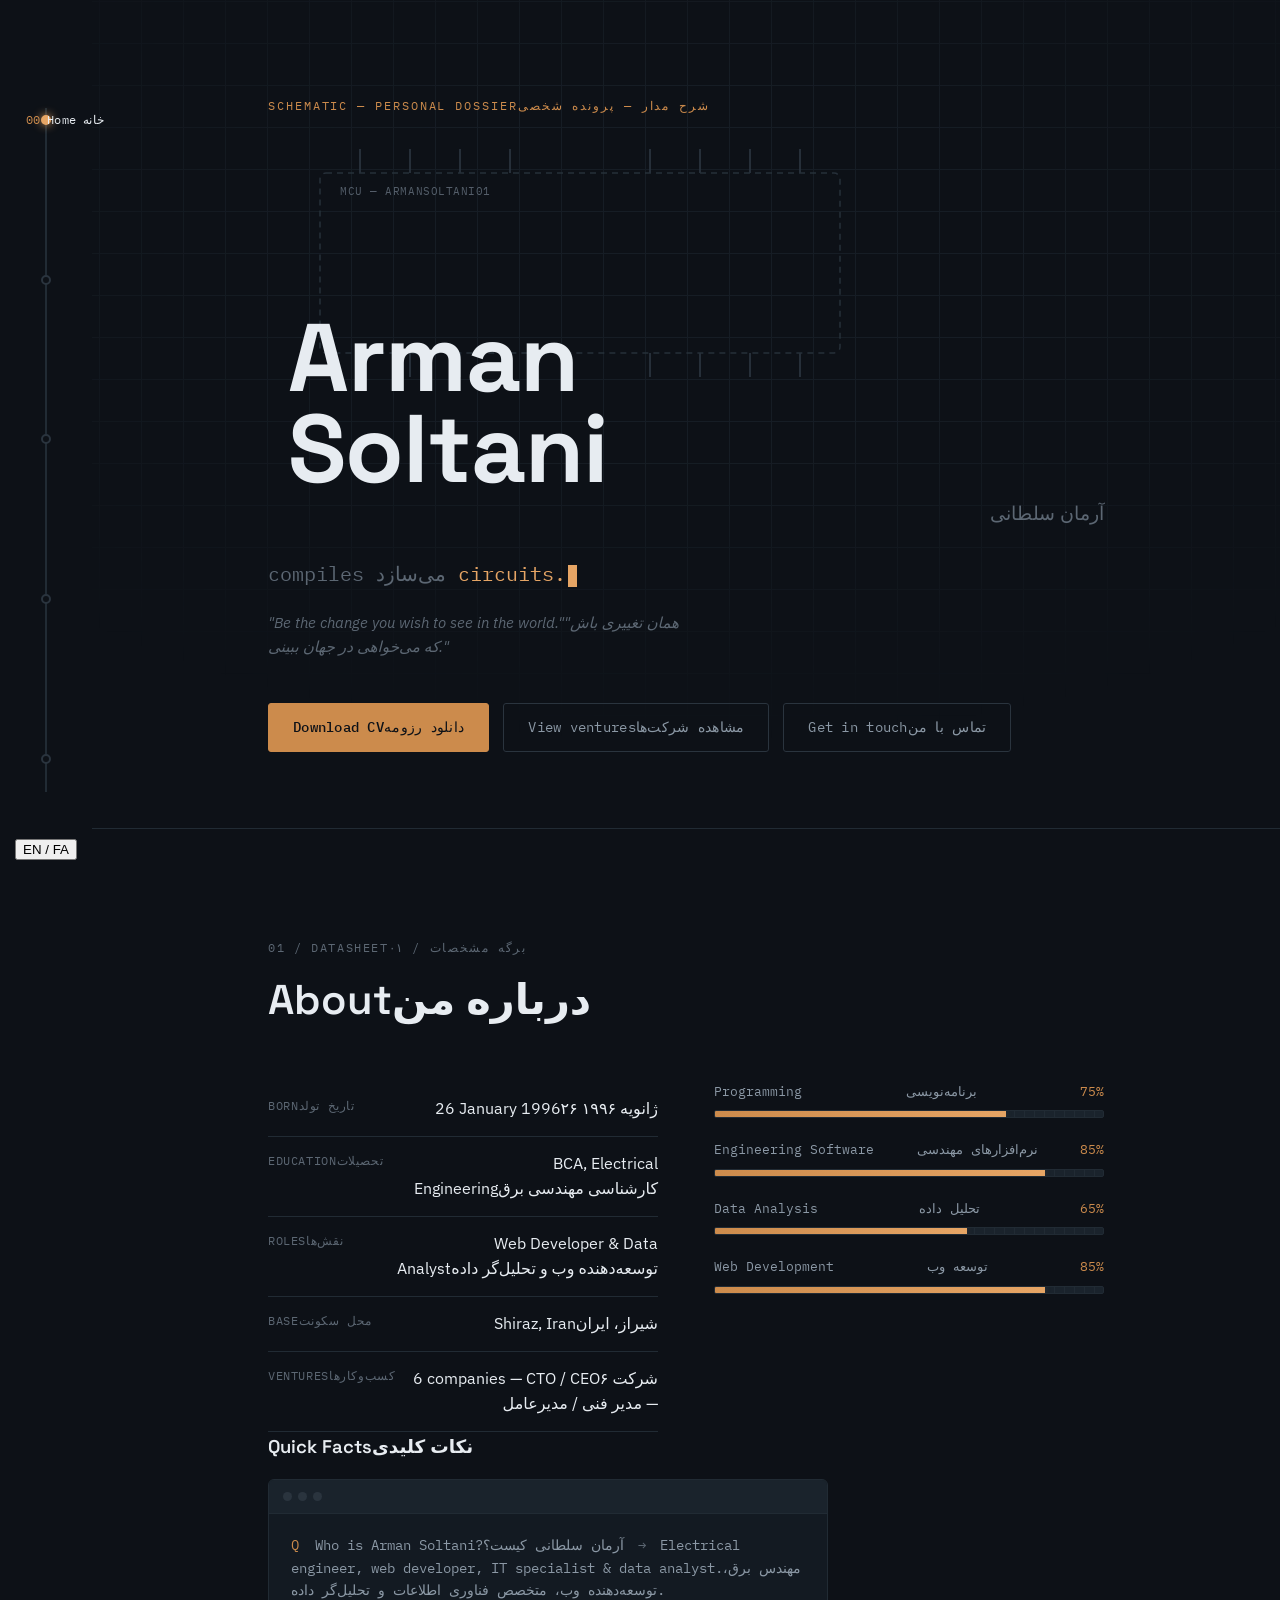
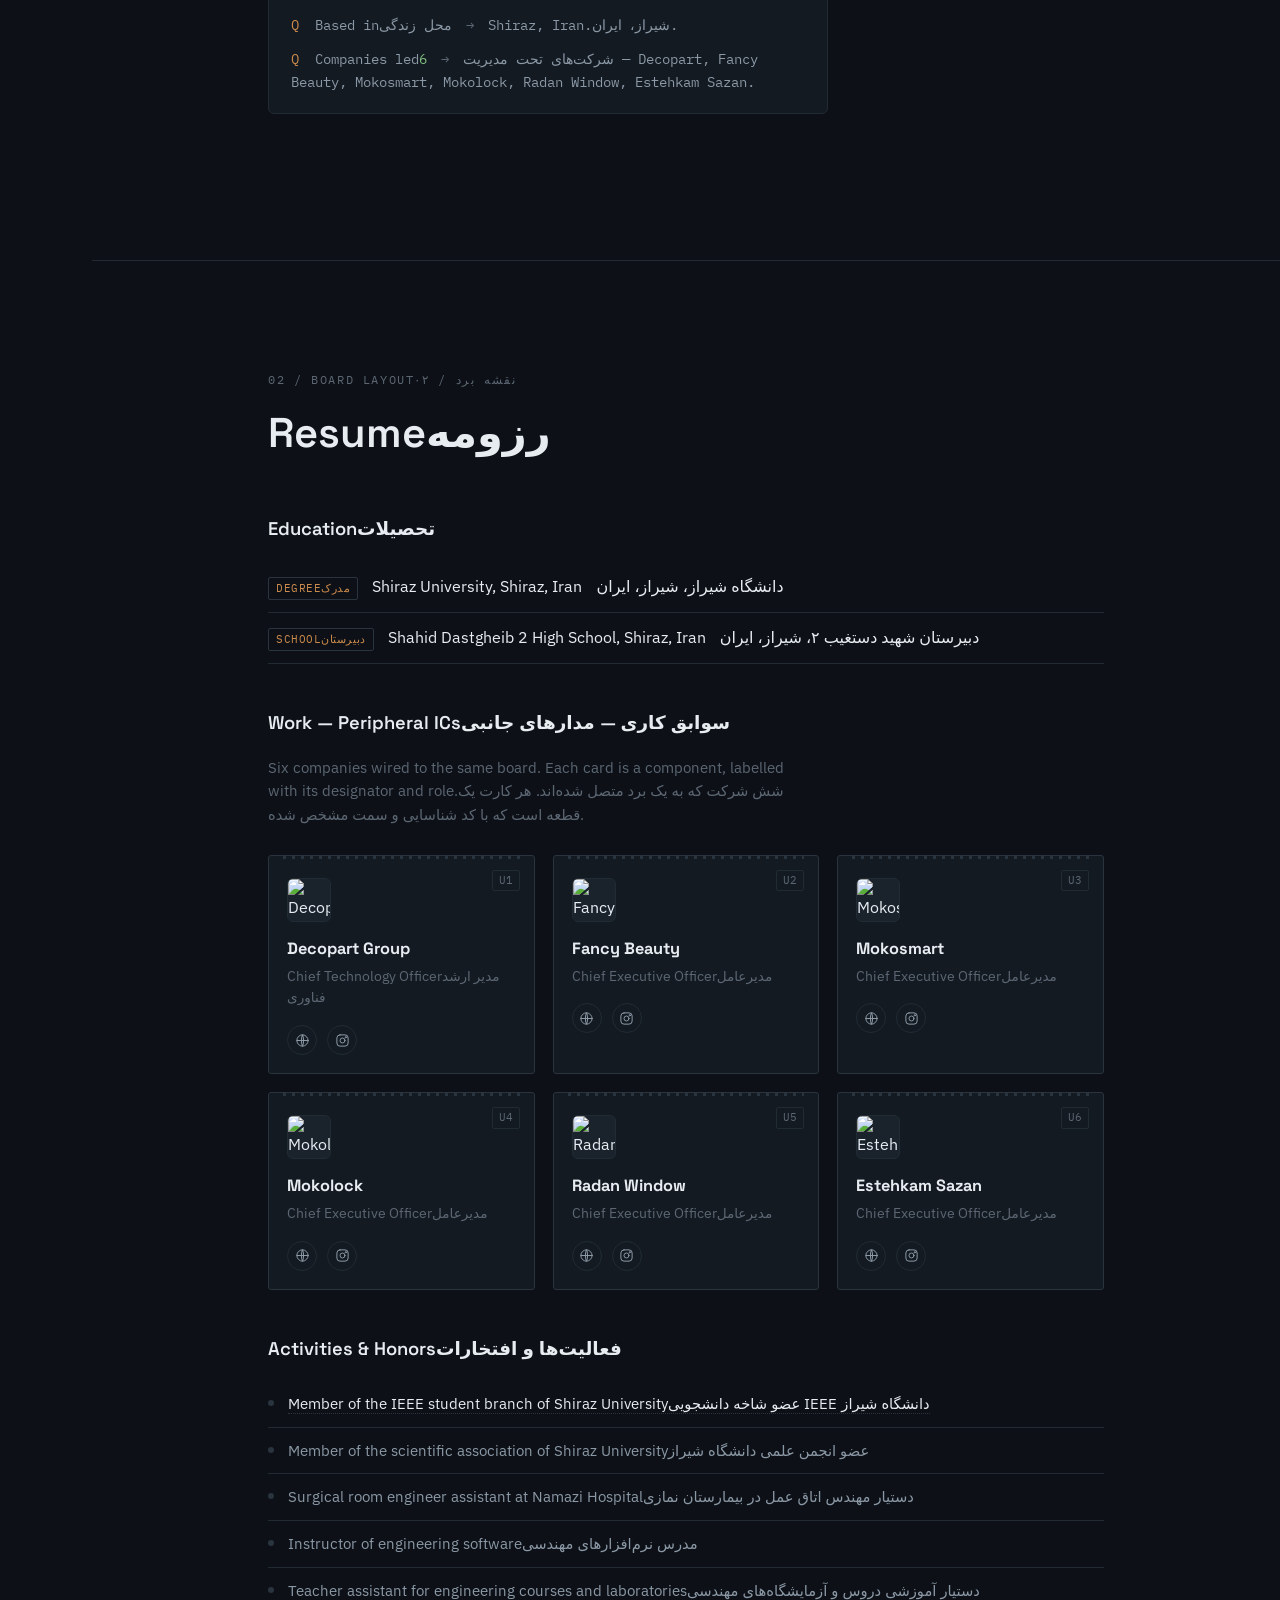
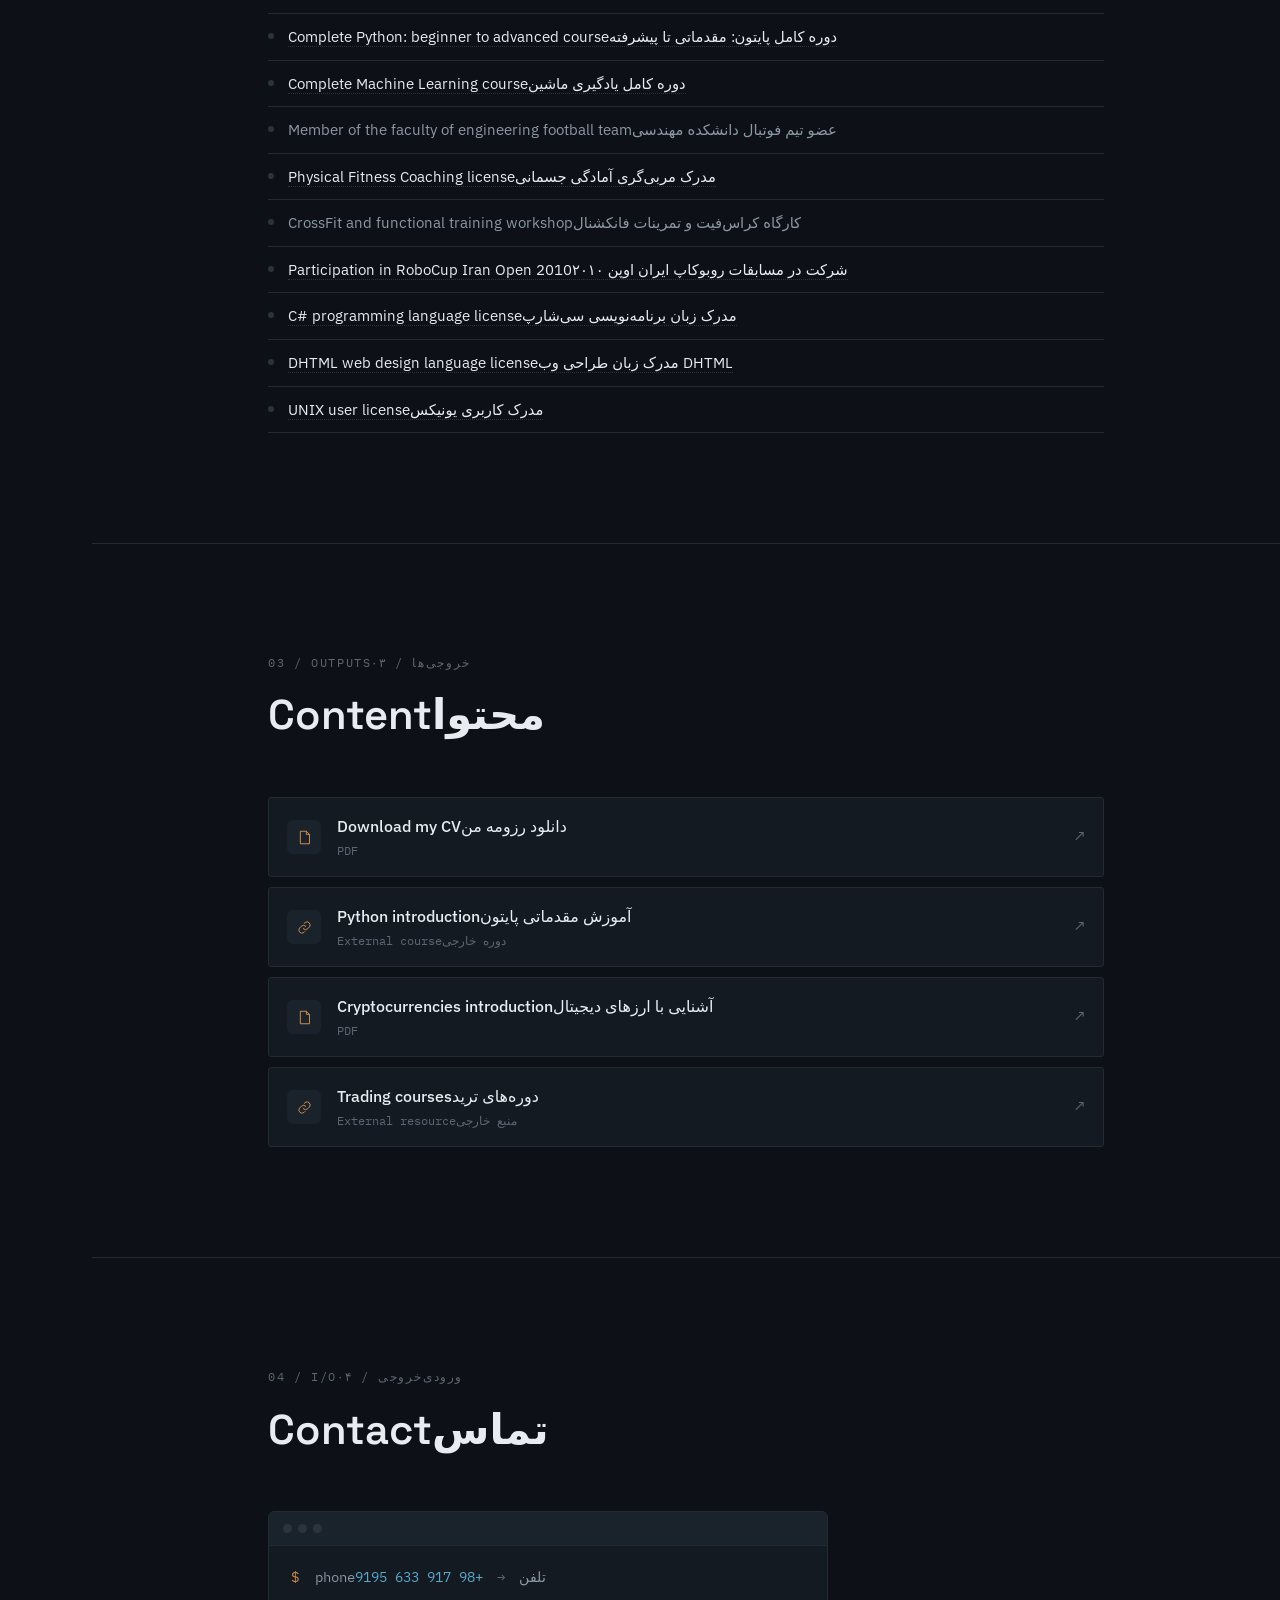
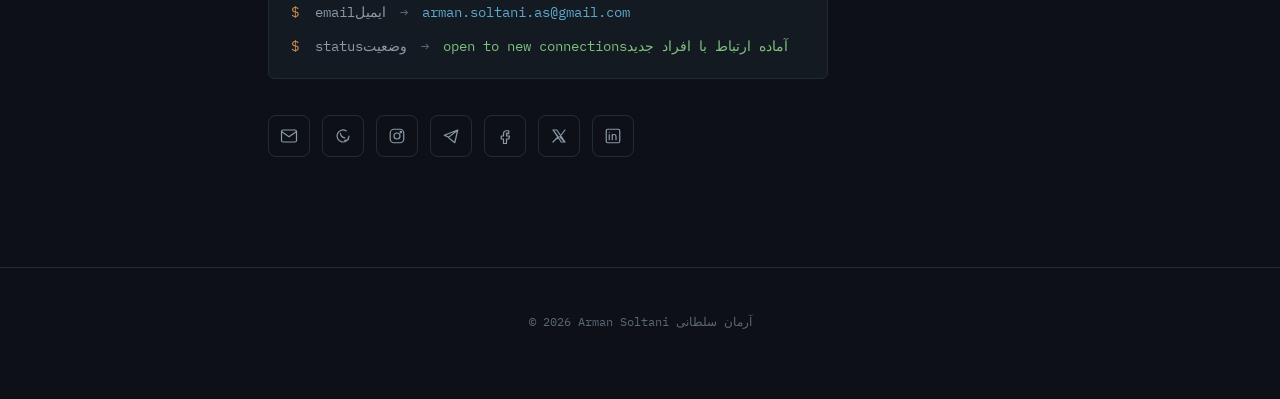
==== commit 478b488a: "Update index.html" ====
--- a/index.html
+++ b/index.html
@@ -2,6 +2,7 @@
 <html lang="en">
 <head>
 <meta charset="UTF-8">
+<script>(function(){try{var l=localStorage.getItem("site-lang")||((navigator.language||"").slice(0,2)==="fa"?"fa":"en");if(l==="fa"){document.documentElement.classList.add("lang-fa");document.documentElement.setAttribute("lang","fa");document.documentElement.setAttribute("dir","rtl");}}catch(e){}})();</script>
 <meta name="viewport" content="width=device-width, initial-scale=1">
 <title>Arman Soltani (آرمان سلطانی) — Electrical Engineer, Web Developer &amp; IT Specialist</title>
 <meta name="description" content="Arman Soltani (آرمان سلطانی) is an electrical engineer, web developer, IT specialist and data analyst based in Shiraz, Iran — and founder or CTO of six companies spanning furniture, cosmetics, smart hardware and construction.">
@@ -29,7 +30,7 @@
 <link rel="icon" type="image/x-icon" href="media/tattoo-r-e.jpg">
 <link rel="preconnect" href="https://fonts.googleapis.com">
 <link rel="preconnect" href="https://fonts.gstatic.com" crossorigin>
-<link href="https://fonts.googleapis.com/css2?family=Space+Grotesk:wght@500;600;700&family=IBM+Plex+Sans:wght@400;500;600&family=IBM+Plex+Mono:wght@400;500&display=swap" rel="stylesheet">
+<link href="https://fonts.googleapis.com/css2?family=Space+Grotesk:wght@500;600;700&family=IBM+Plex+Sans:wght@400;500;600&family=IBM+Plex+Mono:wght@400;500&family=Vazirmatn:wght@400;500;600;700&display=swap" rel="stylesheet">
 <link rel="stylesheet" href="css/style.css">
 
 <script type="application/ld+json">
@@ -131,11 +132,17 @@
 
 <!-- Mobile slide-down menu -->
 <nav class="mobile-menu" id="mobileMenu" aria-label="Mobile navigation">
-  <a href="#home" data-target="home"><span class="mm-idx">00</span>Home</a>
-  <a href="#about" data-target="about"><span class="mm-idx">01</span>About</a>
-  <a href="#resume" data-target="resume"><span class="mm-idx">02</span>Resume</a>
-  <a href="#download" data-target="download"><span class="mm-idx">03</span>Content</a>
-  <a href="#contact" data-target="contact"><span class="mm-idx">04</span>Contact</a>
+  <button class="lang-toggle lang-toggle--mobile" id="langToggleMobile" type="button" aria-label="Switch language / تغییر زبان">
+    <span class="mm-idx">--</span>
+    <span class="lang-toggle__opt" data-lang="en">EN — English</span>
+    <span class="lang-toggle__sep">/</span>
+    <span class="lang-toggle__opt" data-lang="fa">FA — فارسی</span>
+  </button>
+  <a href="#home" data-target="home"><span class="mm-idx">00</span><span class="i18n-en">Home</span><span class="i18n-fa" lang="fa">خانه</span></a>
+  <a href="#about" data-target="about"><span class="mm-idx">01</span><span class="i18n-en">About</span><span class="i18n-fa" lang="fa">درباره</span></a>
+  <a href="#resume" data-target="resume"><span class="mm-idx">02</span><span class="i18n-en">Resume</span><span class="i18n-fa" lang="fa">رزومه</span></a>
+  <a href="#download" data-target="download"><span class="mm-idx">03</span><span class="i18n-en">Content</span><span class="i18n-fa" lang="fa">محتوا</span></a>
+  <a href="#contact" data-target="contact"><span class="mm-idx">04</span><span class="i18n-en">Contact</span><span class="i18n-fa" lang="fa">تماس</span></a>
 </nav>
 
 <!-- Desktop circuit-trace side nav -->
@@ -145,24 +152,30 @@
   </div>
   <a href="#home" class="trace-node" data-target="home" aria-label="Home">
     <span class="trace-node__dot"></span>
-    <span class="trace-node__label"><em>00</em>Home</span>
+    <span class="trace-node__label"><em>00</em><span class="i18n-en">Home</span><span class="i18n-fa" lang="fa">خانه</span></span>
   </a>
   <a href="#about" class="trace-node" data-target="about" aria-label="About">
     <span class="trace-node__dot"></span>
-    <span class="trace-node__label"><em>01</em>About</span>
+    <span class="trace-node__label"><em>01</em><span class="i18n-en">About</span><span class="i18n-fa" lang="fa">درباره</span></span>
   </a>
   <a href="#resume" class="trace-node" data-target="resume" aria-label="Resume">
     <span class="trace-node__dot"></span>
-    <span class="trace-node__label"><em>02</em>Resume</span>
+    <span class="trace-node__label"><em>02</em><span class="i18n-en">Resume</span><span class="i18n-fa" lang="fa">رزومه</span></span>
   </a>
   <a href="#download" class="trace-node" data-target="download" aria-label="Content">
     <span class="trace-node__dot"></span>
-    <span class="trace-node__label"><em>03</em>Content</span>
+    <span class="trace-node__label"><em>03</em><span class="i18n-en">Content</span><span class="i18n-fa" lang="fa">محتوا</span></span>
   </a>
   <a href="#contact" class="trace-node" data-target="contact" aria-label="Contact">
     <span class="trace-node__dot"></span>
-    <span class="trace-node__label"><em>04</em>Contact</span>
+    <span class="trace-node__label"><em>04</em><span class="i18n-en">Contact</span><span class="i18n-fa" lang="fa">تماس</span></span>
   </a>
+
+  <button class="lang-toggle" id="langToggle" type="button" aria-label="Switch language / تغییر زبان">
+    <span class="lang-toggle__opt" data-lang="en">EN</span>
+    <span class="lang-toggle__sep">/</span>
+    <span class="lang-toggle__opt" data-lang="fa">FA</span>
+  </button>
 </nav>
 
 <main id="main">
@@ -171,7 +184,7 @@
   <header class="hero" id="home">
     <div class="hero__grid" data-speed="0.15" aria-hidden="true"></div>
     <div class="hero__inner">
-      <p class="eyebrow">SCHEMATIC — PERSONAL DOSSIER</p>
+      <p class="eyebrow"><span class="i18n-en">SCHEMATIC — PERSONAL DOSSIER</span><span class="i18n-fa" lang="fa">شرح مدار — پرونده شخصی</span></p>
 
       <div class="chip-wrap">
         <svg class="chip-outline" viewBox="0 0 640 240" aria-hidden="true">
@@ -204,20 +217,20 @@
       </div>
 
       <p class="hero__typewriter">
-        <span class="tw-prefix">compiles&nbsp;</span><span id="twText" class="tw-text"></span><span class="tw-cursor" aria-hidden="true"></span>
+        <span class="tw-prefix i18n-en">compiles&nbsp;</span><span class="tw-prefix i18n-fa" lang="fa">می‌سازد&nbsp;</span><span id="twText" class="tw-text"></span><span class="tw-cursor" aria-hidden="true"></span>
       </p>
 
-      <p class="hero__quote">"Be the change you wish to see in the world."</p>
+      <p class="hero__quote"><span class="i18n-en">"Be the change you wish to see in the world."</span><span class="i18n-fa" lang="fa">"همان تغییری باش که می‌خواهی در جهان ببینی."</span></p>
 
       <div class="hero__cta">
         <a class="btn btn--primary" href="document/Arman%20Soltani%20-%20CV.pdf" target="_blank" rel="noopener">
-          <span>Download CV</span>
+          <span class="i18n-en">Download CV</span><span class="i18n-fa" lang="fa">دانلود رزومه</span>
         </a>
         <a class="btn btn--ghost" href="#resume">
-          <span>View ventures</span>
+          <span class="i18n-en">View ventures</span><span class="i18n-fa" lang="fa">مشاهده شرکت‌ها</span>
         </a>
         <a class="btn btn--ghost" href="#contact">
-          <span>Get in touch</span>
+          <span class="i18n-en">Get in touch</span><span class="i18n-fa" lang="fa">تماس با من</span>
         </a>
       </div>
     </div>
@@ -226,45 +239,45 @@
   <!-- ============ ABOUT ============ -->
   <section class="section" id="about" aria-labelledby="about-h">
     <div class="section__inner">
-      <p class="section__eyebrow reveal">01 / DATASHEET</p>
-      <h2 id="about-h" class="section__title reveal">About</h2>
+      <p class="section__eyebrow reveal"><span class="i18n-en">01 / DATASHEET</span><span class="i18n-fa" lang="fa">۰۱ / برگه مشخصات</span></p>
+      <h2 id="about-h" class="section__title reveal"><span class="i18n-en">About</span><span class="i18n-fa" lang="fa">درباره من</span></h2>
 
       <div class="datasheet">
         <dl class="spec-list">
-          <div class="spec-row"><dt>Born</dt><dd>26 January 1996</dd></div>
-          <div class="spec-row"><dt>Education</dt><dd>BCA, Electrical Engineering</dd></div>
-          <div class="spec-row"><dt>Roles</dt><dd>Web Developer &amp; Data Analyst</dd></div>
-          <div class="spec-row"><dt>Base</dt><dd>Shiraz, Iran</dd></div>
-          <div class="spec-row"><dt>Ventures</dt><dd>6 companies — CTO / CEO</dd></div>
+          <div class="spec-row"><dt><span class="i18n-en">Born</span><span class="i18n-fa" lang="fa">تاریخ تولد</span></dt><dd><span class="i18n-en">26 January 1996</span><span class="i18n-fa" lang="fa">۲۶ ژانویه ۱۹۹۶</span></dd></div>
+          <div class="spec-row"><dt><span class="i18n-en">Education</span><span class="i18n-fa" lang="fa">تحصیلات</span></dt><dd><span class="i18n-en">BCA, Electrical Engineering</span><span class="i18n-fa" lang="fa">کارشناسی مهندسی برق</span></dd></div>
+          <div class="spec-row"><dt><span class="i18n-en">Roles</span><span class="i18n-fa" lang="fa">نقش‌ها</span></dt><dd><span class="i18n-en">Web Developer &amp; Data Analyst</span><span class="i18n-fa" lang="fa">توسعه‌دهنده وب و تحلیل‌گر داده</span></dd></div>
+          <div class="spec-row"><dt><span class="i18n-en">Base</span><span class="i18n-fa" lang="fa">محل سکونت</span></dt><dd><span class="i18n-en">Shiraz, Iran</span><span class="i18n-fa" lang="fa">شیراز، ایران</span></dd></div>
+          <div class="spec-row"><dt><span class="i18n-en">Ventures</span><span class="i18n-fa" lang="fa">کسب‌وکارها</span></dt><dd><span class="i18n-en">6 companies — CTO / CEO</span><span class="i18n-fa" lang="fa">۶ شرکت — مدیر فنی / مدیرعامل</span></dd></div>
         </dl>
 
         <div class="meters" role="list" aria-label="Skill levels">
           <div class="meter" role="listitem" style="--v:75%">
-            <div class="meter__head"><span>Programming</span><span class="meter__value">75%</span></div>
+            <div class="meter__head"><span class="i18n-en">Programming</span><span class="i18n-fa" lang="fa">برنامه‌نویسی</span><span class="meter__value">75%</span></div>
             <div class="meter__track"><div class="meter__fill"></div></div>
           </div>
           <div class="meter" role="listitem" style="--v:85%">
-            <div class="meter__head"><span>Engineering Software</span><span class="meter__value">85%</span></div>
+            <div class="meter__head"><span class="i18n-en">Engineering Software</span><span class="i18n-fa" lang="fa">نرم‌افزارهای مهندسی</span><span class="meter__value">85%</span></div>
             <div class="meter__track"><div class="meter__fill"></div></div>
           </div>
           <div class="meter" role="listitem" style="--v:65%">
-            <div class="meter__head"><span>Data Analysis</span><span class="meter__value">65%</span></div>
+            <div class="meter__head"><span class="i18n-en">Data Analysis</span><span class="i18n-fa" lang="fa">تحلیل داده</span><span class="meter__value">65%</span></div>
             <div class="meter__track"><div class="meter__fill"></div></div>
           </div>
           <div class="meter" role="listitem" style="--v:85%">
-            <div class="meter__head"><span>Web Development</span><span class="meter__value">85%</span></div>
+            <div class="meter__head"><span class="i18n-en">Web Development</span><span class="i18n-fa" lang="fa">توسعه وب</span><span class="meter__value">85%</span></div>
             <div class="meter__track"><div class="meter__fill"></div></div>
           </div>
         </div>
       </div>
 
-      <h3 class="subhead reveal">Quick Facts</h3>
+      <h3 class="subhead reveal"><span class="i18n-en">Quick Facts</span><span class="i18n-fa" lang="fa">نکات کلیدی</span></h3>
       <div class="terminal reveal">
         <div class="terminal__bar"><span></span><span></span><span></span></div>
         <div class="terminal__body">
-          <p><span class="t-prompt">Q</span> Who is Arman Soltani? <span class="t-arrow">→</span> Electrical engineer, web developer, IT specialist &amp; data analyst.</p>
-          <p><span class="t-prompt">Q</span> Based in <span class="t-arrow">→</span> Shiraz, Iran.</p>
-          <p><span class="t-prompt">Q</span> Companies led <span class="t-arrow">→</span> <span class="t-ok">6</span> — Decopart, Fancy Beauty, Mokosmart, Mokolock, Radan Window, Estehkam Sazan.</p>
+          <p><span class="t-prompt">Q</span> <span class="i18n-en">Who is Arman Soltani?</span><span class="i18n-fa" lang="fa">آرمان سلطانی کیست؟</span> <span class="t-arrow">→</span> <span class="i18n-en">Electrical engineer, web developer, IT specialist &amp; data analyst.</span><span class="i18n-fa" lang="fa">مهندس برق، توسعه‌دهنده وب، متخصص فناوری اطلاعات و تحلیل‌گر داده.</span></p>
+          <p><span class="t-prompt">Q</span> <span class="i18n-en">Based in</span><span class="i18n-fa" lang="fa">محل زندگی</span> <span class="t-arrow">→</span> <span class="i18n-en">Shiraz, Iran.</span><span class="i18n-fa" lang="fa">شیراز، ایران.</span></p>
+          <p><span class="t-prompt">Q</span> <span class="i18n-en">Companies led</span><span class="i18n-fa" lang="fa">شرکت‌های تحت مدیریت</span> <span class="t-arrow">→</span> <span class="t-ok">6</span> — Decopart, Fancy Beauty, Mokosmart, Mokolock, Radan Window, Estehkam Sazan.</p>
         </div>
       </div>
     </div>
@@ -273,17 +286,17 @@
   <!-- ============ RESUME ============ -->
   <section class="section" id="resume" aria-labelledby="resume-h">
     <div class="section__inner">
-      <p class="section__eyebrow reveal">02 / BOARD LAYOUT</p>
-      <h2 id="resume-h" class="section__title reveal">Resume</h2>
-
-      <h3 class="subhead">Education</h3>
+      <p class="section__eyebrow reveal"><span class="i18n-en">02 / BOARD LAYOUT</span><span class="i18n-fa" lang="fa">۰۲ / نقشه برد</span></p>
+      <h2 id="resume-h" class="section__title reveal"><span class="i18n-en">Resume</span><span class="i18n-fa" lang="fa">رزومه</span></h2>
+
+      <h3 class="subhead"><span class="i18n-en">Education</span><span class="i18n-fa" lang="fa">تحصیلات</span></h3>
       <ul class="edu-list">
-        <li><span class="edu-tag">DEGREE</span>Shiraz University, Shiraz, Iran</li>
-        <li><span class="edu-tag">SCHOOL</span>Shahid Dastgheib 2 High School, Shiraz, Iran</li>
+        <li><span class="edu-tag"><span class="i18n-en">DEGREE</span><span class="i18n-fa" lang="fa">مدرک</span></span><span class="i18n-en">Shiraz University, Shiraz, Iran</span><span class="i18n-fa" lang="fa">دانشگاه شیراز، شیراز، ایران</span></li>
+        <li><span class="edu-tag"><span class="i18n-en">SCHOOL</span><span class="i18n-fa" lang="fa">دبیرستان</span></span><span class="i18n-en">Shahid Dastgheib 2 High School, Shiraz, Iran</span><span class="i18n-fa" lang="fa">دبیرستان شهید دستغیب ۲، شیراز، ایران</span></li>
       </ul>
 
-      <h3 class="subhead">Work — Peripheral ICs</h3>
-      <p class="board-note">Six companies wired to the same board. Each card is a component, labelled with its designator and role.</p>
+      <h3 class="subhead"><span class="i18n-en">Work — Peripheral ICs</span><span class="i18n-fa" lang="fa">سوابق کاری — مدارهای جانبی</span></h3>
+      <p class="board-note"><span class="i18n-en">Six companies wired to the same board. Each card is a component, labelled with its designator and role.</span><span class="i18n-fa" lang="fa">شش شرکت که به یک برد متصل شده‌اند. هر کارت یک قطعه است که با کد شناسایی و سمت مشخص شده.</span></p>
 
       <div class="ic-grid">
 
@@ -291,7 +304,7 @@
           <span class="ic-card__designator">U1</span>
           <div class="ic-card__logo"><img src="media/Logo Decopart.png" alt="Decopart Group logo" loading="lazy"></div>
           <h4 class="ic-card__name">Decopart Group</h4>
-          <p class="ic-card__role">Chief Technology Officer</p>
+          <p class="ic-card__role"><span class="i18n-en">Chief Technology Officer</span><span class="i18n-fa" lang="fa">مدیر ارشد فناوری</span></p>
           <div class="ic-card__links">
             <a href="https://decopart.ir/" target="_blank" rel="noopener" aria-label="Decopart Group website"><svg viewBox="0 0 24 24" class="ic"><circle cx="12" cy="12" r="9"></circle><path d="M3 12h18M12 3c2.5 3 2.5 15 0 18M12 3c-2.5 3-2.5 15 0 18"></path></svg></a>
             <a href="https://www.instagram.com/decopart.furniture" target="_blank" rel="noopener" aria-label="Decopart Group on Instagram"><svg viewBox="0 0 24 24" class="ic"><rect x="3" y="3" width="18" height="18" rx="5"></rect><circle cx="12" cy="12" r="4"></circle><circle cx="17.2" cy="6.8" r="1"></circle></svg></a>
@@ -302,7 +315,7 @@
           <span class="ic-card__designator">U2</span>
           <div class="ic-card__logo"><img src="media/Logo FancyBeauty.PNG" alt="Fancy Beauty logo" loading="lazy"></div>
           <h4 class="ic-card__name">Fancy Beauty</h4>
-          <p class="ic-card__role">Chief Executive Officer</p>
+          <p class="ic-card__role"><span class="i18n-en">Chief Executive Officer</span><span class="i18n-fa" lang="fa">مدیرعامل</span></p>
           <div class="ic-card__links">
             <a href="https://fancybeauty.ir/" target="_blank" rel="noopener" aria-label="Fancy Beauty website"><svg viewBox="0 0 24 24" class="ic"><circle cx="12" cy="12" r="9"></circle><path d="M3 12h18M12 3c2.5 3 2.5 15 0 18M12 3c-2.5 3-2.5 15 0 18"></path></svg></a>
             <a href="https://www.instagram.com/fancy.beauty.ir" target="_blank" rel="noopener" aria-label="Fancy Beauty on Instagram"><svg viewBox="0 0 24 24" class="ic"><rect x="3" y="3" width="18" height="18" rx="5"></rect><circle cx="12" cy="12" r="4"></circle><circle cx="17.2" cy="6.8" r="1"></circle></svg></a>
@@ -313,7 +326,7 @@
           <span class="ic-card__designator">U3</span>
           <div class="ic-card__logo"><img src="media/Logo Mokosmart.png" alt="Mokosmart logo" loading="lazy"></div>
           <h4 class="ic-card__name">Mokosmart</h4>
-          <p class="ic-card__role">Chief Executive Officer</p>
+          <p class="ic-card__role"><span class="i18n-en">Chief Executive Officer</span><span class="i18n-fa" lang="fa">مدیرعامل</span></p>
           <div class="ic-card__links">
             <a href="https://mokosmart.ir/" target="_blank" rel="noopener" aria-label="Mokosmart website"><svg viewBox="0 0 24 24" class="ic"><circle cx="12" cy="12" r="9"></circle><path d="M3 12h18M12 3c2.5 3 2.5 15 0 18M12 3c-2.5 3-2.5 15 0 18"></path></svg></a>
             <a href="https://armansoltani.ir/" target="_blank" rel="noopener" aria-label="Mokosmart on Instagram"><svg viewBox="0 0 24 24" class="ic"><rect x="3" y="3" width="18" height="18" rx="5"></rect><circle cx="12" cy="12" r="4"></circle><circle cx="17.2" cy="6.8" r="1"></circle></svg></a>
@@ -324,7 +337,7 @@
           <span class="ic-card__designator">U4</span>
           <div class="ic-card__logo"><img src="media/Logo Mokolock.png" alt="Mokolock logo" loading="lazy"></div>
           <h4 class="ic-card__name">Mokolock</h4>
-          <p class="ic-card__role">Chief Executive Officer</p>
+          <p class="ic-card__role"><span class="i18n-en">Chief Executive Officer</span><span class="i18n-fa" lang="fa">مدیرعامل</span></p>
           <div class="ic-card__links">
             <a href="https://mokolock.com/" target="_blank" rel="noopener" aria-label="Mokolock website"><svg viewBox="0 0 24 24" class="ic"><circle cx="12" cy="12" r="9"></circle><path d="M3 12h18M12 3c2.5 3 2.5 15 0 18M12 3c-2.5 3-2.5 15 0 18"></path></svg></a>
             <a href="https://armansoltani.ir/" target="_blank" rel="noopener" aria-label="Mokolock on Instagram"><svg viewBox="0 0 24 24" class="ic"><rect x="3" y="3" width="18" height="18" rx="5"></rect><circle cx="12" cy="12" r="4"></circle><circle cx="17.2" cy="6.8" r="1"></circle></svg></a>
@@ -335,7 +348,7 @@
           <span class="ic-card__designator">U5</span>
           <div class="ic-card__logo"><img src="media/Logo RadanWin.png" alt="Radan Window logo" loading="lazy"></div>
           <h4 class="ic-card__name">Radan Window</h4>
-          <p class="ic-card__role">Chief Executive Officer</p>
+          <p class="ic-card__role"><span class="i18n-en">Chief Executive Officer</span><span class="i18n-fa" lang="fa">مدیرعامل</span></p>
           <div class="ic-card__links">
             <a href="https://radanwin.ir/" target="_blank" rel="noopener" aria-label="Radan Window website"><svg viewBox="0 0 24 24" class="ic"><circle cx="12" cy="12" r="9"></circle><path d="M3 12h18M12 3c2.5 3 2.5 15 0 18M12 3c-2.5 3-2.5 15 0 18"></path></svg></a>
             <a href="https://www.instagram.com/radanwin.co" target="_blank" rel="noopener" aria-label="Radan Window on Instagram"><svg viewBox="0 0 24 24" class="ic"><rect x="3" y="3" width="18" height="18" rx="5"></rect><circle cx="12" cy="12" r="4"></circle><circle cx="17.2" cy="6.8" r="1"></circle></svg></a>
@@ -346,7 +359,7 @@
           <span class="ic-card__designator">U6</span>
           <div class="ic-card__logo"><img src="media/Logo Estehkam.png" alt="Estehkam Sazan logo" loading="lazy"></div>
           <h4 class="ic-card__name">Estehkam Sazan</h4>
-          <p class="ic-card__role">Chief Executive Officer</p>
+          <p class="ic-card__role"><span class="i18n-en">Chief Executive Officer</span><span class="i18n-fa" lang="fa">مدیرعامل</span></p>
           <div class="ic-card__links">
             <a href="https://estehkam.co.com/" target="_blank" rel="noopener" aria-label="Estehkam Sazan website"><svg viewBox="0 0 24 24" class="ic"><circle cx="12" cy="12" r="9"></circle><path d="M3 12h18M12 3c2.5 3 2.5 15 0 18M12 3c-2.5 3-2.5 15 0 18"></path></svg></a>
             <a href="https://www.instagram.com/estehkamsazan.co" target="_blank" rel="noopener" aria-label="Estehkam Sazan on Instagram"><svg viewBox="0 0 24 24" class="ic"><rect x="3" y="3" width="18" height="18" rx="5"></rect><circle cx="12" cy="12" r="4"></circle><circle cx="17.2" cy="6.8" r="1"></circle></svg></a>
@@ -355,22 +368,22 @@
 
       </div>
 
-      <h3 class="subhead">Activities &amp; Honors</h3>
+      <h3 class="subhead"><span class="i18n-en">Activities &amp; Honors</span><span class="i18n-fa" lang="fa">فعالیت‌ها و افتخارات</span></h3>
       <ul class="honors-list">
-        <li><a href="document/IEEE_membership_Certification_Arman_Soltani.jpg" target="_blank" rel="noopener">Member of the IEEE student branch of Shiraz University</a></li>
-        <li>Member of the scientific association of Shiraz University</li>
-        <li>Surgical room engineer assistant at Namazi Hospital</li>
-        <li>Instructor of engineering software</li>
-        <li>Teacher assistant for engineering courses and laboratories</li>
-        <li><a href="https://www.udemy.com/certificate/UC-5ZIXCLGM/" target="_blank" rel="noopener">Complete Python: beginner to advanced course</a></li>
-        <li><a href="https://coursera.org/share/768e6d184216205c8d2b2932f0c5ef77" target="_blank" rel="noopener">Complete Machine Learning course</a></li>
-        <li>Member of the faculty of engineering football team</li>
-        <li><a href="document/Physical_Fitness_Certification_Arman_Soltani.jpg" target="_blank" rel="noopener">Physical Fitness Coaching license</a></li>
-        <li>CrossFit and functional training workshop</li>
-        <li><a href="document/Robocup_2010_Certificate_of_Participation_Arman_Soltani.jpg" target="_blank" rel="noopener">Participation in RoboCup Iran Open 2010</a></li>
-        <li><a href="document/C%23_Certification_Arman_Soltani.pdf" target="_blank" rel="noopener">C# programming language license</a></li>
-        <li><a href="document/DHTML_Certification_Arman_Soltani.pdf" target="_blank" rel="noopener">DHTML web design language license</a></li>
-        <li><a href="document/UNIX_Certification_Arman_Soltani.pdf" target="_blank" rel="noopener">UNIX user license</a></li>
+        <li><a href="document/IEEE_membership_Certification_Arman_Soltani.jpg" target="_blank" rel="noopener"><span class="i18n-en">Member of the IEEE student branch of Shiraz University</span><span class="i18n-fa" lang="fa">عضو شاخه دانشجویی IEEE دانشگاه شیراز</span></a></li>
+        <li><span class="i18n-en">Member of the scientific association of Shiraz University</span><span class="i18n-fa" lang="fa">عضو انجمن علمی دانشگاه شیراز</span></li>
+        <li><span class="i18n-en">Surgical room engineer assistant at Namazi Hospital</span><span class="i18n-fa" lang="fa">دستیار مهندس اتاق عمل در بیمارستان نمازی</span></li>
+        <li><span class="i18n-en">Instructor of engineering software</span><span class="i18n-fa" lang="fa">مدرس نرم‌افزارهای مهندسی</span></li>
+        <li><span class="i18n-en">Teacher assistant for engineering courses and laboratories</span><span class="i18n-fa" lang="fa">دستیار آموزشی دروس و آزمایشگاه‌های مهندسی</span></li>
+        <li><a href="https://www.udemy.com/certificate/UC-5ZIXCLGM/" target="_blank" rel="noopener"><span class="i18n-en">Complete Python: beginner to advanced course</span><span class="i18n-fa" lang="fa">دوره کامل پایتون: مقدماتی تا پیشرفته</span></a></li>
+        <li><a href="https://coursera.org/share/768e6d184216205c8d2b2932f0c5ef77" target="_blank" rel="noopener"><span class="i18n-en">Complete Machine Learning course</span><span class="i18n-fa" lang="fa">دوره کامل یادگیری ماشین</span></a></li>
+        <li><span class="i18n-en">Member of the faculty of engineering football team</span><span class="i18n-fa" lang="fa">عضو تیم فوتبال دانشکده مهندسی</span></li>
+        <li><a href="document/Physical_Fitness_Certification_Arman_Soltani.jpg" target="_blank" rel="noopener"><span class="i18n-en">Physical Fitness Coaching license</span><span class="i18n-fa" lang="fa">مدرک مربی‌گری آمادگی جسمانی</span></a></li>
+        <li><span class="i18n-en">CrossFit and functional training workshop</span><span class="i18n-fa" lang="fa">کارگاه کراس‌فیت و تمرینات فانکشنال</span></li>
+        <li><a href="document/Robocup_2010_Certificate_of_Participation_Arman_Soltani.jpg" target="_blank" rel="noopener"><span class="i18n-en">Participation in RoboCup Iran Open 2010</span><span class="i18n-fa" lang="fa">شرکت در مسابقات روبوکاپ ایران اوپن ۲۰۱۰</span></a></li>
+        <li><a href="document/C%23_Certification_Arman_Soltani.pdf" target="_blank" rel="noopener"><span class="i18n-en">C# programming language license</span><span class="i18n-fa" lang="fa">مدرک زبان برنامه‌نویسی سی‌شارپ</span></a></li>
+        <li><a href="document/DHTML_Certification_Arman_Soltani.pdf" target="_blank" rel="noopener"><span class="i18n-en">DHTML web design language license</span><span class="i18n-fa" lang="fa">مدرک زبان طراحی وب DHTML</span></a></li>
+        <li><a href="document/UNIX_Certification_Arman_Soltani.pdf" target="_blank" rel="noopener"><span class="i18n-en">UNIX user license</span><span class="i18n-fa" lang="fa">مدرک کاربری یونیکس</span></a></li>
       </ul>
     </div>
   </section>
@@ -378,14 +391,14 @@
   <!-- ============ CONTENT / DOWNLOADS ============ -->
   <section class="section" id="download" aria-labelledby="download-h">
     <div class="section__inner">
-      <p class="section__eyebrow reveal">03 / OUTPUTS</p>
-      <h2 id="download-h" class="section__title reveal">Content</h2>
+      <p class="section__eyebrow reveal"><span class="i18n-en">03 / OUTPUTS</span><span class="i18n-fa" lang="fa">۰۳ / خروجی‌ها</span></p>
+      <h2 id="download-h" class="section__title reveal"><span class="i18n-en">Content</span><span class="i18n-fa" lang="fa">محتوا</span></h2>
 
       <div class="resource-list">
         <a class="resource reveal" href="document/Arman%20Soltani%20-%20CV.pdf" target="_blank" rel="noopener">
           <span class="resource__icon"><svg viewBox="0 0 24 24" class="ic"><path d="M6 2h9l5 5v15H6z"></path><path d="M15 2v5h5"></path></svg></span>
           <span class="resource__text">
-            <span class="resource__title">Download my CV</span>
+            <span class="resource__title"><span class="i18n-en">Download my CV</span><span class="i18n-fa" lang="fa">دانلود رزومه من</span></span>
             <span class="resource__meta">PDF</span>
           </span>
           <span class="resource__go">↗</span>
@@ -393,15 +406,15 @@
         <a class="resource reveal" href="https://www.py4e.com/lessons" target="_blank" rel="noopener">
           <span class="resource__icon"><svg viewBox="0 0 24 24" class="ic"><path d="M10 14a5 5 0 007 0l3-3a5 5 0 00-7-7l-1.5 1.5"></path><path d="M14 10a5 5 0 00-7 0l-3 3a5 5 0 007 7l1.5-1.5"></path></svg></span>
           <span class="resource__text">
-            <span class="resource__title">Python introduction</span>
-            <span class="resource__meta">External course</span>
+            <span class="resource__title"><span class="i18n-en">Python introduction</span><span class="i18n-fa" lang="fa">آموزش مقدماتی پایتون</span></span>
+            <span class="resource__meta"><span class="i18n-en">External course</span><span class="i18n-fa" lang="fa">دوره خارجی</span></span>
           </span>
           <span class="resource__go">↗</span>
         </a>
         <a class="resource reveal" href="content/crypto%20by%20Arman.pdf" target="_blank" rel="noopener">
           <span class="resource__icon"><svg viewBox="0 0 24 24" class="ic"><path d="M6 2h9l5 5v15H6z"></path><path d="M15 2v5h5"></path></svg></span>
           <span class="resource__text">
-            <span class="resource__title">Cryptocurrencies introduction</span>
+            <span class="resource__title"><span class="i18n-en">Cryptocurrencies introduction</span><span class="i18n-fa" lang="fa">آشنایی با ارزهای دیجیتال</span></span>
             <span class="resource__meta">PDF</span>
           </span>
           <span class="resource__go">↗</span>
@@ -409,8 +422,8 @@
         <a class="resource reveal" href="https://kohanfx.com/category/learning/" target="_blank" rel="noopener">
           <span class="resource__icon"><svg viewBox="0 0 24 24" class="ic"><path d="M10 14a5 5 0 007 0l3-3a5 5 0 00-7-7l-1.5 1.5"></path><path d="M14 10a5 5 0 00-7 0l-3 3a5 5 0 007 7l1.5-1.5"></path></svg></span>
           <span class="resource__text">
-            <span class="resource__title">Trading courses</span>
-            <span class="resource__meta">External resource</span>
+            <span class="resource__title"><span class="i18n-en">Trading courses</span><span class="i18n-fa" lang="fa">دوره‌های ترید</span></span>
+            <span class="resource__meta"><span class="i18n-en">External resource</span><span class="i18n-fa" lang="fa">منبع خارجی</span></span>
           </span>
           <span class="resource__go">↗</span>
         </a>
@@ -421,15 +434,15 @@
   <!-- ============ CONTACT ============ -->
   <section class="section" id="contact" aria-labelledby="contact-h">
     <div class="section__inner">
-      <p class="section__eyebrow reveal">04 / I/O</p>
-      <h2 id="contact-h" class="section__title reveal">Contact</h2>
+      <p class="section__eyebrow reveal"><span class="i18n-en">04 / I/O</span><span class="i18n-fa" lang="fa">۰۴ / ورودی‌خروجی</span></p>
+      <h2 id="contact-h" class="section__title reveal"><span class="i18n-en">Contact</span><span class="i18n-fa" lang="fa">تماس</span></h2>
 
       <div class="terminal reveal">
         <div class="terminal__bar"><span></span><span></span><span></span></div>
         <div class="terminal__body">
-          <p><span class="t-prompt">$</span> phone <span class="t-arrow">→</span> <a href="tel:+989176339195">+98 917 633 9195</a></p>
-          <p><span class="t-prompt">$</span> email <span class="t-arrow">→</span> <a href="mailto:arman.soltani.as@gmail.com">arman.soltani.as@gmail.com</a></p>
-          <p><span class="t-prompt">$</span> status <span class="t-arrow">→</span> <span class="t-ok">open to new connections</span></p>
+          <p><span class="t-prompt">$</span> <span class="i18n-en">phone</span><span class="i18n-fa" lang="fa">تلفن</span> <span class="t-arrow">→</span> <a href="tel:+989176339195">+98 917 633 9195</a></p>
+          <p><span class="t-prompt">$</span> <span class="i18n-en">email</span><span class="i18n-fa" lang="fa">ایمیل</span> <span class="t-arrow">→</span> <a href="mailto:arman.soltani.as@gmail.com">arman.soltani.as@gmail.com</a></p>
+          <p><span class="t-prompt">$</span> <span class="i18n-en">status</span><span class="i18n-fa" lang="fa">وضعیت</span> <span class="t-arrow">→</span> <span class="t-ok"><span class="i18n-en">open to new connections</span><span class="i18n-fa" lang="fa">آماده ارتباط با افراد جدید</span></span></p>
         </div>
       </div>
 
@@ -448,7 +461,7 @@
 </main>
 
 <footer class="site-footer">
-  <p>&copy; <span id="year"></span> Arman Soltani</p>
+  <p>&copy; <span id="year"></span> <span class="i18n-en">Arman Soltani </span><span class="i18n-fa" lang="fa">آرمان سلطانی </span></p>
 </footer>
 
 <script src="js/main.js"></script>
--- a/css/style.css
+++ b/css/style.css
@@ -309,7 +309,7 @@
 }
 .hero__name-fa{
   position:relative; z-index:2;
-  font-family:var(--font-body);
+  font-family:BNazanin;
   font-size:1.2rem;
   color:var(--text-dim);
   margin:0 0 28px;
